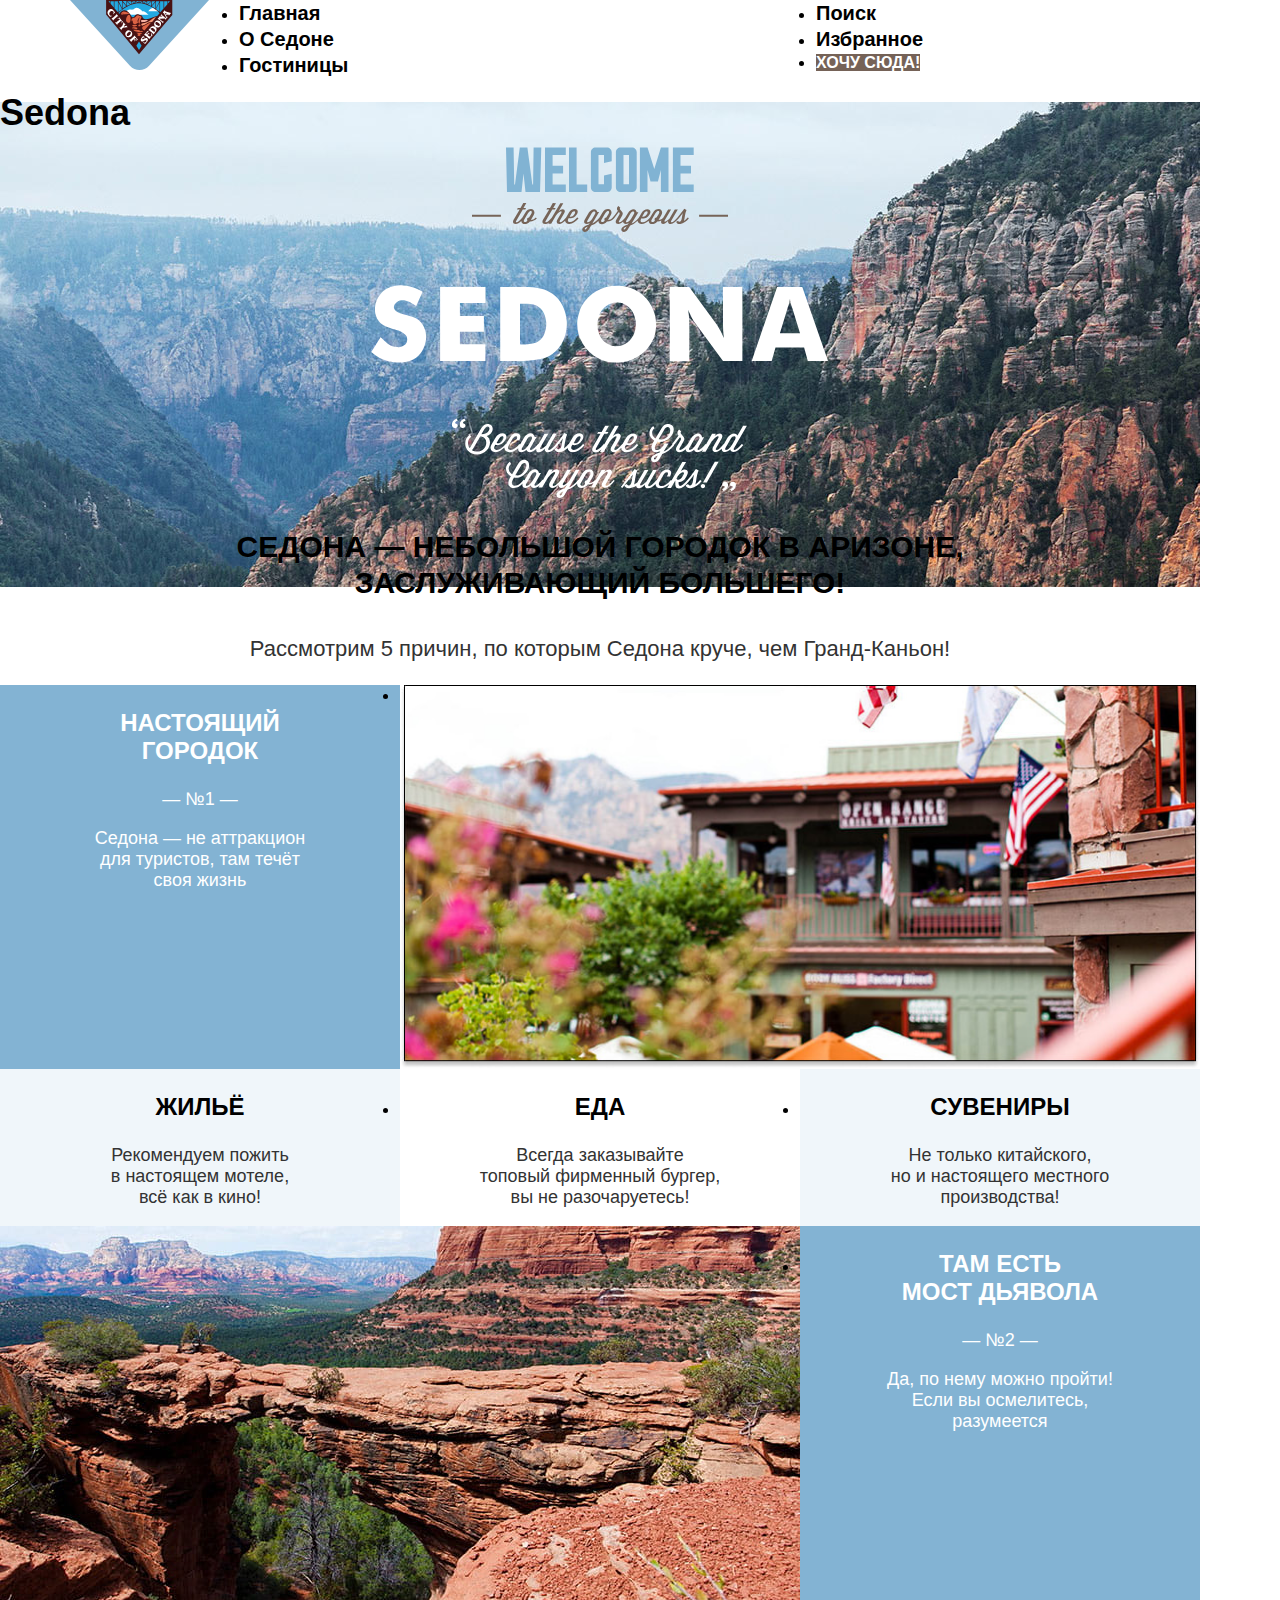
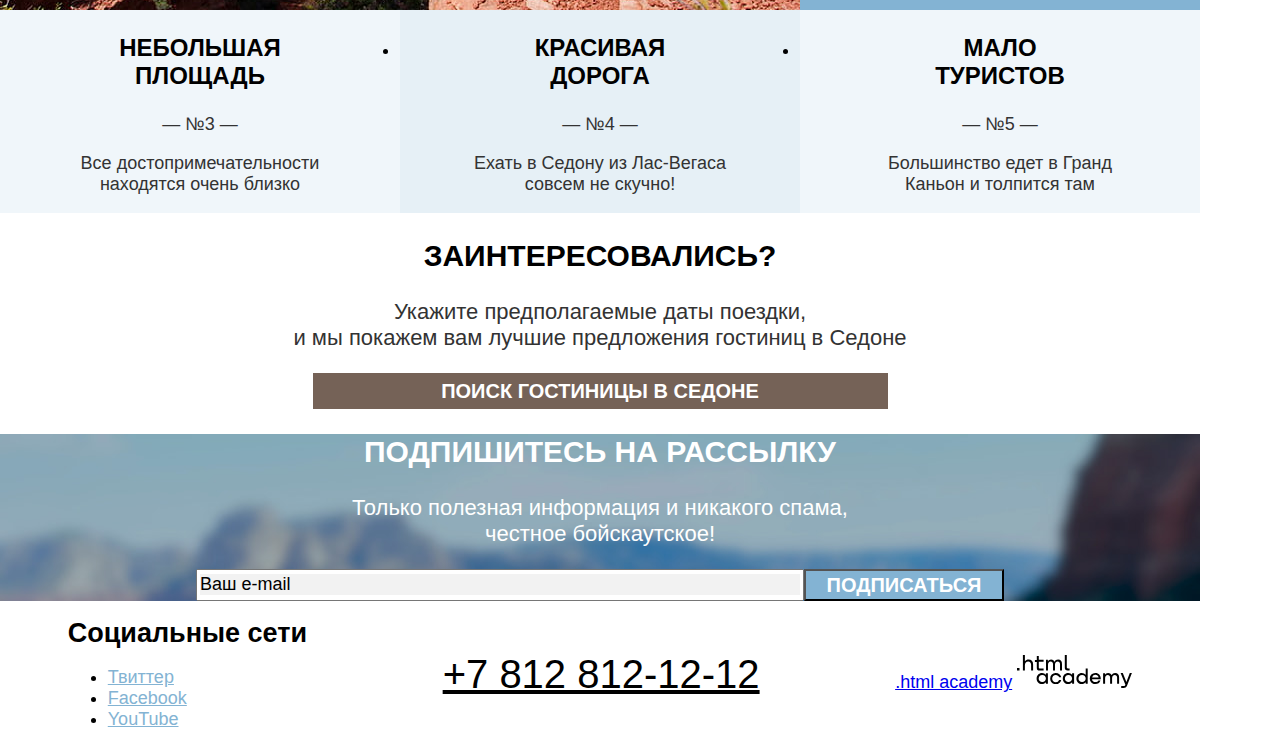
==== index.html @ b0c648de "Update index.html" ====
<!DOCTYPE html>
<html lang="ru">
  <head>
    <meta charset="utf-8">
    <title>Каталог</title>
    <link rel="stylesheet" href="styles/styles.css">    
  </head>

  <body>
    <div class="container">
    <header class="main-header">
      <nav class="navigation">
        <img class="main-logo" src="images/logo.svg" width="139" height="70" alt="Логотип Sedona.">  
        <ul class="navigation-list reset-list">
          <li class="navigation-item">
            <a class="navigation-link" href="main.html">Главная</a>
          </li>  
          <li class="navigation-item">
            <a class="navigation-link" href="about.html">О Седоне</a>
          </li>
          <li class="navigation-item">
            <a class="navigation-link" href="catalog.html">Гостиницы</a>
          </li>
        </ul>
        <ul class="navigation-list navigation-user reset-list">
          <li class="navigation-item">
            <a class="navigation-link" href="#">
              <span class="visually-hidden">Поиск</span></a>
          </li>
          <li class="navigation-item">
            <a class="navigation-link" href="#">Избранное</a>
          </li>
          <li class="navigation-item">
            <a class="navigation-button" href="#">Хочу сюда!</a>
          </li>
        </ul>
      </nav>
    </header>
        
    <main class="main-container main-index">
      <div class="promo-container">
        <h1 class="visually-hidden"> Sedona</h1>
        <img class="promo" src="images/welcome-promo.svg" width="458" height="352" alt="Welcome to the gorgeous Sedona.">
      </div>
      <p class="description"> Седона — небольшой городок в Аризоне,<br>заслуживающий большего!</p>
              
      <section class="reasons">
        <h2 class="five-reasons">Рассмотрим 5 причин, по которым Седона круче, чем Гранд-Каньон!</h2>
        <div class="reasons-block">
          <ul class="reasons-list reset-list">
            <li class="reasons-items reasons-change">
              <h3 class="reasons-title">Настоящий<br>городок</h3>
              <p class="reason-number">— №1 —</p>
              <p class="reasons-description">Седона — не аттракцион<br> для туристов, там течёт<br> своя жизнь</p>
            </li>  
            <li class="reasons-items">
              <img class="reason-description-foto" src="images/view-sedona-1.jpg" width="800" height="384" alt="Вид Седоны 1.">
            </li>                                                   
            <li class="reasons-items reasons-wrapper ">
              <h3 class="reasons-title">Жильё</h3>
              <p class="reasons-description">Рекомендуем пожить<br> в настоящем мотеле,<br> всё как в кино!</p>
            </li>
            <li class="reasons-items reasons-wrapper">
              <h3 class="reasons-title">Еда</h3>
              <p class="reasons-description">Всегда заказывайте<br> топовый фирменный бургер,<br> вы не разочаруетесь!</p>
            </li>
            <li class="reasons-items reasons-wrapper">
              <h3 class="reasons-title">Сувениры</h3>
              <p class="reasons-description">Не только китайского,<br> но и настоящего местного<br> производства!</p>
            </li>                           
            <li class="reasons-items"> 
              <img class="reason-description-foto" src="images/view-sedona-2.jpg" width="800" height="384" alt="Вид Седоны 2.">
            </li>
            <li class="reasons-items reasons-change">
              <h3 class="reasons-title">Там есть<br>мост дьявола</h3>
              <p class="reason-number">— №2 —</p>
              <p class="reasons-description">Да, по нему можно пройти!<br> Если вы осмелитесь,<br> разумеется</p>                   
            </li> 
             <li class="reasons-items reasons-wrapper">
              <h3 class="reasons-title">Небольшая<br>площадь</h3>
              <p class="reason-number">— №3 —</p>
              <p class="reasons-description">Все достопримечательности<br> находятся очень близко</p> 
            </li>
            <li class="reasons-items reasons-wrapper">
              <h3 class="reasons-title">Красивая<br>дорога</h3>
              <p class="reason-number">— №4 —</p>
              <p class="reasons-description">Ехать в Седону из Лас-Вегаса<br> совсем не скучно!</p>
            </li>
            <li class="reasons-items reasons-wrapper">
              <h3 class="reasons-title">Мало<br>туристов</h3>
              <p class="reason-number">— №5 —</p>
              <p class="reasons-description">Большинство едет в Гранд<br> Каньон и толпится там</p>
            </li>
          </ul>
        </div>
      </section> 
      <section class=offer>
        <h2 class="offer-title">Заинтересовались?</h2>
        <p class="offer-description">Укажите предполагаемые даты поездки,<br> и мы покажем вам лучшие предложения гостиниц в Седоне</p>
        <a class="button-search" href="#">ПОИСК ГОСТИНИЦЫ В СЕДОНЕ</a>
      </section>
      <section class="newsletter">
        <h2 class="newsletter-title">Подпишитесь на рассылку</h2>
        <p class="newsletter-description">Только полезная информация и никакого спама,<br>честное бойскаутское!</p>
        <form class="newsletter-form" action="https://echo.htmlacademy.ru/" method="post">
          <input class="field"  placeholder="Ваш e-mail" type="email" name="newsletter-email" id="newsletter-email" required>
        <button class="button newsletter-button" type="submit">
          <span class="button">Подписаться</span>
        </button>
        </form>
      </section>
    </main>

    <footer class="page-footer">
      <div class="page-footer-wrapper">
        <section class="social-link">
        <h2 class="visually-hidden">Социальные сети</h2>
          <ul class="social-list">
            <li class="social-item">
              <a class="button" href="https://twitter.com/htmlacademy_ru">
                <span class="visually-hidden">Твиттер</span></a>
            </li>
            <li class="social-item">
              <a class="button" href="https://www.facebook.com/htmlacademy">
                <span class="visually-hidden">Facebook</span></a>
            </li>
            <li class="social-item">
              <a class="button" href="https://www.youtube.com/c/HTMLAcademyRUS">
                <span class="visually-hidden">YouTube</span></a>
            </li>
          </ul>
        </section>
      <div>
        <a class="company-phone" href="tel:+78128121212">+7 812 812-12-12</a>
      </div>
      <div>
        <a class="visually-hidden" href="https://htmlacademy.ru/">.html academy</a>
          <img src="images/small-icons/html-academy.svg" width="115" height="33" alt=".html academy">
      </div>
      </div>
    </footer>
    </div>
  </body>
</html>
---- styles/styles.css ----
@font-face {
  font-family: "PT Sans";
  font-style: normal;
  font-weight: 400;
  src: url("fonts/pt-sans-regular.woff2") format("woff2");
  font-display: swap;
}
  
@font-face {
  font-family: "PT Sans";
  font-style: normal;
  font-weight: 700;
  src: url("fonts/pt-sans-bold.woff2") format("woff2");
  font-display: swap;
}
  
@font-face {
  font-family: "PT Sans";
  font-style: italic;
  font-weight: 400;
  src: url("fonts/pt-sans-italic.woff2") format("woff2");
  font-display: swap;
}
  
@font-face {
  font-family: "PT Sans";
  font-style: italic;
  font-weight: 700;
  src: url("fonts/pt-sans-bold-italic.woff2") format("woff2");
  font-display: swap;
}

html {
  height: 100%;
  width: 1280px;
}

body {
  margin: 0;
  display: flex;
  flex-direction: column;
  min-height: 100%;
  width: 1200px;
  font-family: "PT Sans", "Arial", sans-serif;
  font-size: 18px;
  line-height: 21px;
  color: #000000;
  background-color: #ffffff;    
}

.main-header {
  color: #000000;
  background-color:#ffffff; 
}

.navigation {
  display: flex;
  width: 1060px;
  margin: 0 auto;
}

.navigation-list {
  width: 460px;
  margin: 0;
  padding: 0;
}

.main-logo {
  margin-right: 30px;
}

.navigation-user {
  width: 314px;
  margin-left: auto;
}

.navigation-link {
  font-size: 20px;
  line-height: 26px;
  font-weight: 700;
  color: #000000;
  text-decoration: none;
}

.navigation-button {
  font-size: 16px;
  line-height: 20px;
  font-weight: 700;
  text-align: center;
  color: #ffffff;
  background-color: #756257;
  text-decoration: none;
  text-transform: uppercase;
}

.main-container {
  flex-grow: 1;
}

.main-index {
  color: #000000;
  background-color:#ffffff; 
  background-image: url("/images/background/background-for-promo.jpg");
  background-size: 100% auto;
  background-repeat: no-repeat;
}

.promo {
  display: block;
  margin: 0 auto;
}

.description {
  font-weight: 700;
  font-size: 30px;
  line-height: 36px;
  text-align: center;
  text-transform: uppercase;
}

.five-reasons {
  font-weight: 400;
  color: #333333;
  font-size: 22px;   
  line-height: 36px;
  text-align: center;
  padding: 0 240px;
}

.reasons-title {
  font-weight: 700;
  color: #000000;  
  font-size: 24px;   
  line-height: 28px; 
  text-align: center;
  text-transform: uppercase;  
}

.reason-number {
  font-weight: 400; 
  color: #333333;
  text-align: center;
  text-transform: uppercase;
}

.reasons-description {
  font-weight: 400; 
  color: #333333;
  text-align: center;  
}

.reasons-list {
  display: flex;
  margin: 0;
  padding: 0;
  flex-direction: row;
  width: 1200px;
  flex-wrap: wrap;
}

.reason-description-foto {
  display: block;
}

.reasons-change {
  width: 400px;
}

.reasons-wrapper {
  width: 400px;
}

.reasons-block li:nth-child(1),
.reasons-block li:nth-child(7) {
  background-color:#83b3d3;
}

.reasons-block li:nth-child(2),
.reasons-block li:nth-child(6) {
  background-color: none;
}

.reasons-block li:nth-child(3),
.reasons-block li:nth-child(5),
.reasons-block li:nth-child(8),
.reasons-block li:nth-child(10) {
  background-color: hsl(204 48% 67% / 0.12);
}

.reasons-block li:nth-child(4) {
  background-color:#ffffff;
}

.reasons-block li:nth-child(9) {
  background-color:hsl(204 48% 67% / 0.2);
}

.reasons-change h3 {
  color: #FFFFFF;
}

.reasons-change p {
  color: #FFFFFF;
}

.offer-title {
  font-weight: 700;
  font-size: 30px;
  line-height: 36px;
  text-align: center;
  text-transform: uppercase;
  padding: 0 240px;   
}

.offer-description {
  font-weight: 400;
  color: #333333;
  font-size: 22px;
  line-height: 26px;
  text-align: center;
  padding: 0 240px;  
}

.button-search {
  font-size: 20px;
  line-height: 36px;
  font-weight: 700;
  text-align: center;
  color: #ffffff;
  background-color: #756257;
  text-decoration: none;
  text-transform: uppercase;
  text-align: center;
}

.button-search {
  display: block;
  width: 575px;
  margin: 0 auto;
}

.newsletter { 
  background-image: url("/images/background/background-for-subscribe.jpg");
  background-size: 100% auto;
  background-repeat: repeat;
}

.newsletter-title {
  font-weight: 700;
  color: #FFFFFF;
  font-size: 30px;
  line-height: 36px;
  text-align: center;
  text-transform: uppercase;
  padding: 0 240px; 
}

.newsletter-description {
  font-weight: 400;
  color: #FFFFFF;
  font-size: 22px;
  line-height: 26px;
  text-align: center;
  padding: 0 240px; 
}  

.field::-webkit-input-placeholder {
  font-weight: 400;
  font-size: 18px;
  line-height: 26px;
  color:#000000;
  background:#F2F2F2;
}

.field {
  display: block;
  width: 600px;
}

.newsletter-button {
  font-size: 20px;
  line-height: 26px;
  font-weight: 700;
  color: #ffffff;
  background-color: #83B3D3;
  text-decoration: none;
  text-transform: uppercase;
  text-align: center;
}

.newsletter-button{ 
  display: block;
  width: 200px;
}

.newsletter-form {
  display: flex;
  flex-direction: row;
  justify-content: center;
}

.main-inner { 
  color: #000000;
  background-color:#ffffff; 
  background-image: url("../images/background/catalog-background.jpg");
  background-size: 100% auto;
  background-repeat: no-repeat;
}

.inner-header {
  color: #ffffff  
}

.inner-header-title {
  font-weight: 700;
  font-size: 60px;
  line-height: 78px;
}

.breadcrambs-link {
  font-weight: 400;
  color: #ffffff;
  font-size: 16px;
  line-height: 21px;
  text-decoration: none;
}

.control {
  font-weight: 400;  
  color: #ffffff;  
  font-size: 18px;
  line-height: 23px;  
}

.offers-filter-title {
  font-weight: 700;
  color: #FFFFFF;
  font-size: 20px;
  line-height: 26px;
}

.offers-filter-group label{
  font-weight: 400;
  color: #FFFFFF;
  font-size: 18px;
  line-height: 23px;  
}

.button-offer{
  font-weight: 700;
  font-size: 16px;
  line-height: 21px;
  color: #ffffff;
  background-color: #83B3D3;      
  text-transform: uppercase;
  text-align: center;  
}

.button-hidden {
  font-weight: 400;
  font-size: 18px;
  line-height: 23px;
  color: #ffffff;   
  text-align: center;  
}

.result-of-search {
  font-weight: 700;
  font-size: 30px;
  line-height: 39px;
  text-transform: uppercase;  
}

.select-control {
  font-weight: 400;
  font-size: 16px;
  line-height: 23px;
  color: #333333;   
}

.button-view-option {
  color: #000000;
  background-color: #ffffff;
  text-decoration: none;
}

.hotel-item {
  display: flex;
  width: 340;
  justify-content: space-between;
  padding: 0 20px;
  flex-direction: column;
}
.hotels-list {
  display: flex;
  margin: 0 72px;
  padding: 0;
  flex-direction: row;
  width: 1056px;
  flex-wrap: wrap;
}

.hotel-title {
  font-weight: 700;
  color: #000000;
  font-size: 24px;
  line-height: 31px;             
}

.hotel-choice {
  font-weight: 400;
  color: #333333;
  font-size: 18px;
  line-height: 23px;     
}

.hotel-item a {
  font-weight: 700;
  color: #FFFFFF;
  font-size: 16px;
  line-height: 21px;
  text-decoration: none;
  text-align: center;
  text-transform: uppercase;  
}

.button-detail {
  background-color: #756257;
}

.button-select {
  background-color: #83B3D3;
}

.button-favorite {
  background-color: #7DB54F;
}

.button-rating {
  font-weight: 400;
  font-size: 16px;
  line-height: 21px;
  color: #333333;
  background-color: #F2F2F2;      
  text-transform: uppercase;  
}

.button-upload-more {
  font-weight: 700;
  font-size: 20px;
  line-height: 26px;
  color: #FFFFFF;
  background-color: #83B3D3; 
  text-decoration: none;
  text-align: center;  
  text-transform: uppercase;  
}

.pagination-link {
  color: #ffffff;
  background-color: #83B3D3;
  text-decoration: none;
  font-size: 20px;
  line-height: 26px;
  font-weight: 700;
}
  
.pagination-current {
  color: #000000;
  background-color: #F2F2F2;
}

.choice-block {
  font-weight: 400;  
  color: #333333;
  font-size: 18px;
  line-height: 23px;         
}  

.newsletter-title-catalog {
  font-weight: 700;
  font-size: 30px;
  line-height: 36px;
  text-align: center;
  text-transform: uppercase;   
}

.newsletter-description-catalog {
  font-weight: 400;
  font-size: 22px;
  line-height: 26px;
  text-align: center; 
}  

.social-link a {
  color: #83B3D3;
}

.company-phone {
  font-weight: 400;
  font-size: 40px;
  line-height: 40px;
  color: #000000;   
}

.page-footer-wrapper {
  display: flex;
  width: 1200px;
  margin: 0 auto;
  justify-content: space-around;
  align-items: center;
}

.social-list {
  width: 107px;
}

.company-phone {
  width: 720px;
}

.htmlacademy-link {
  width: 115px;
}
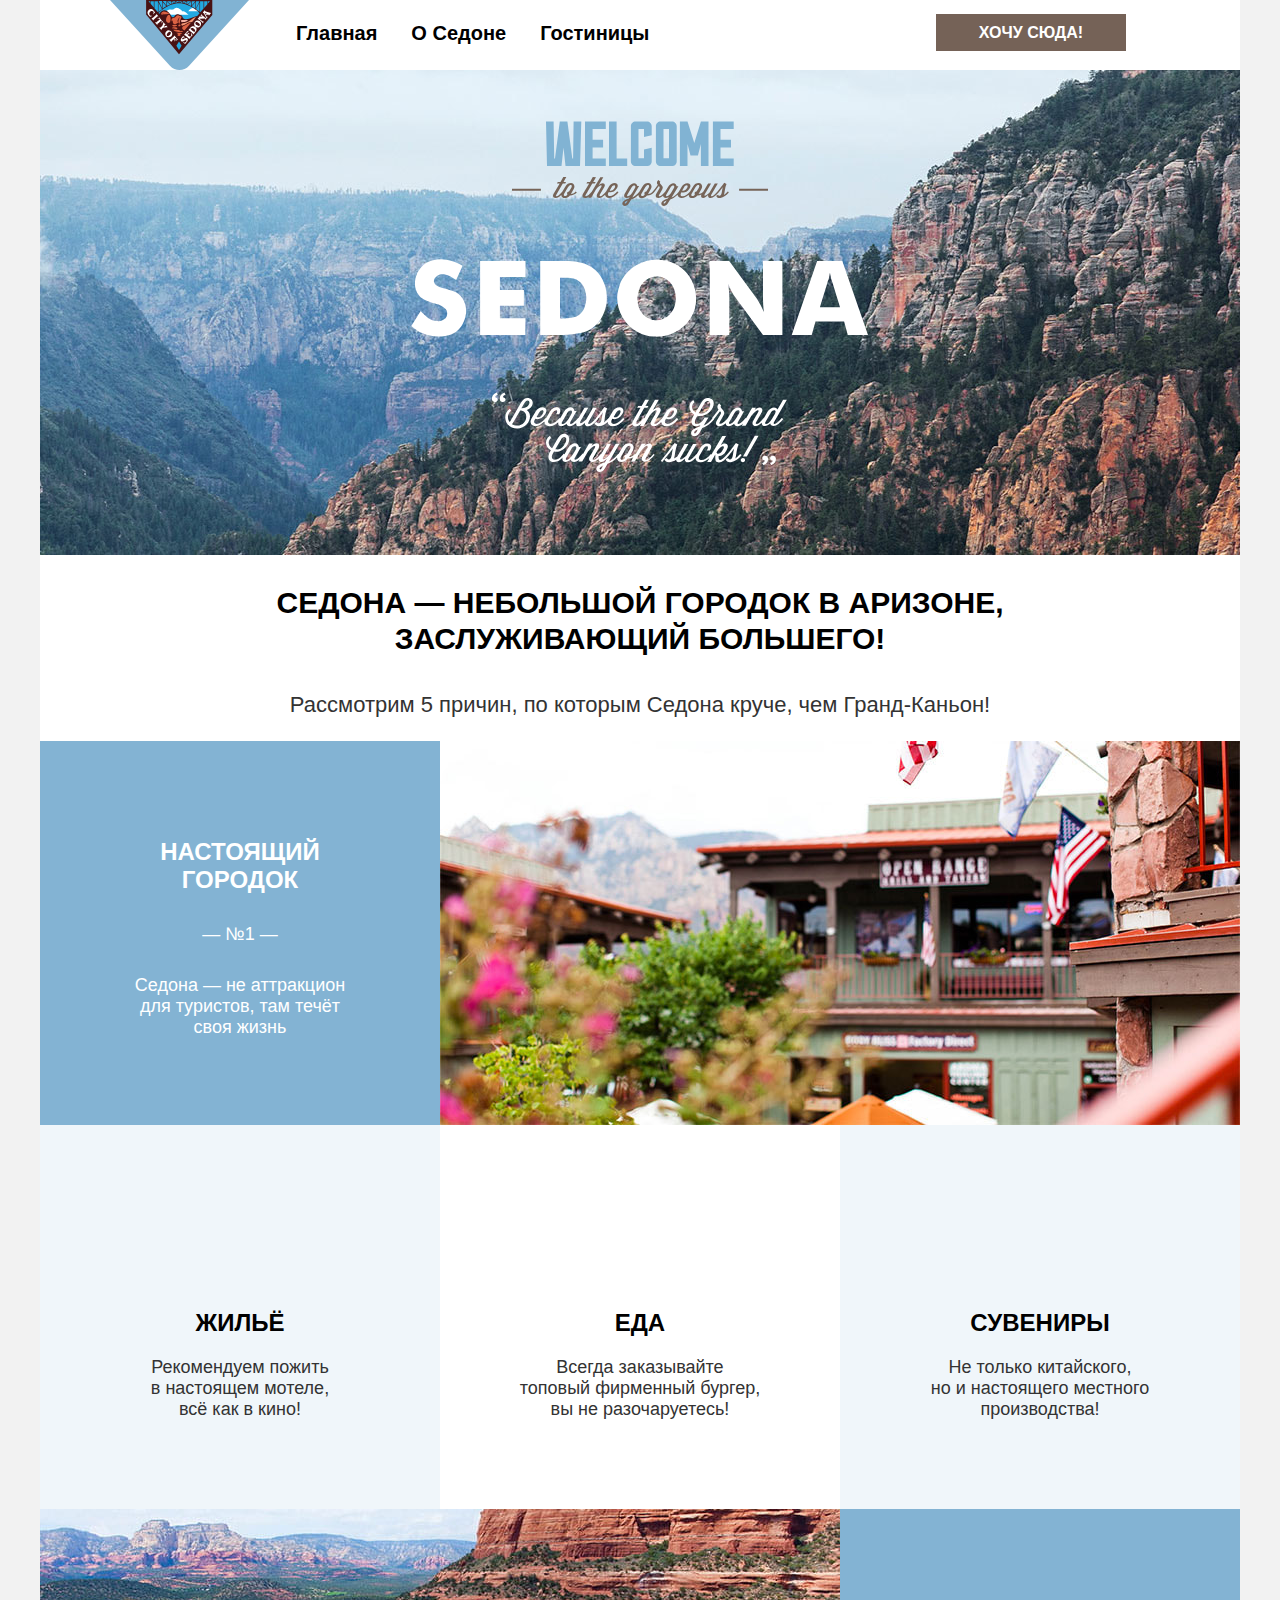
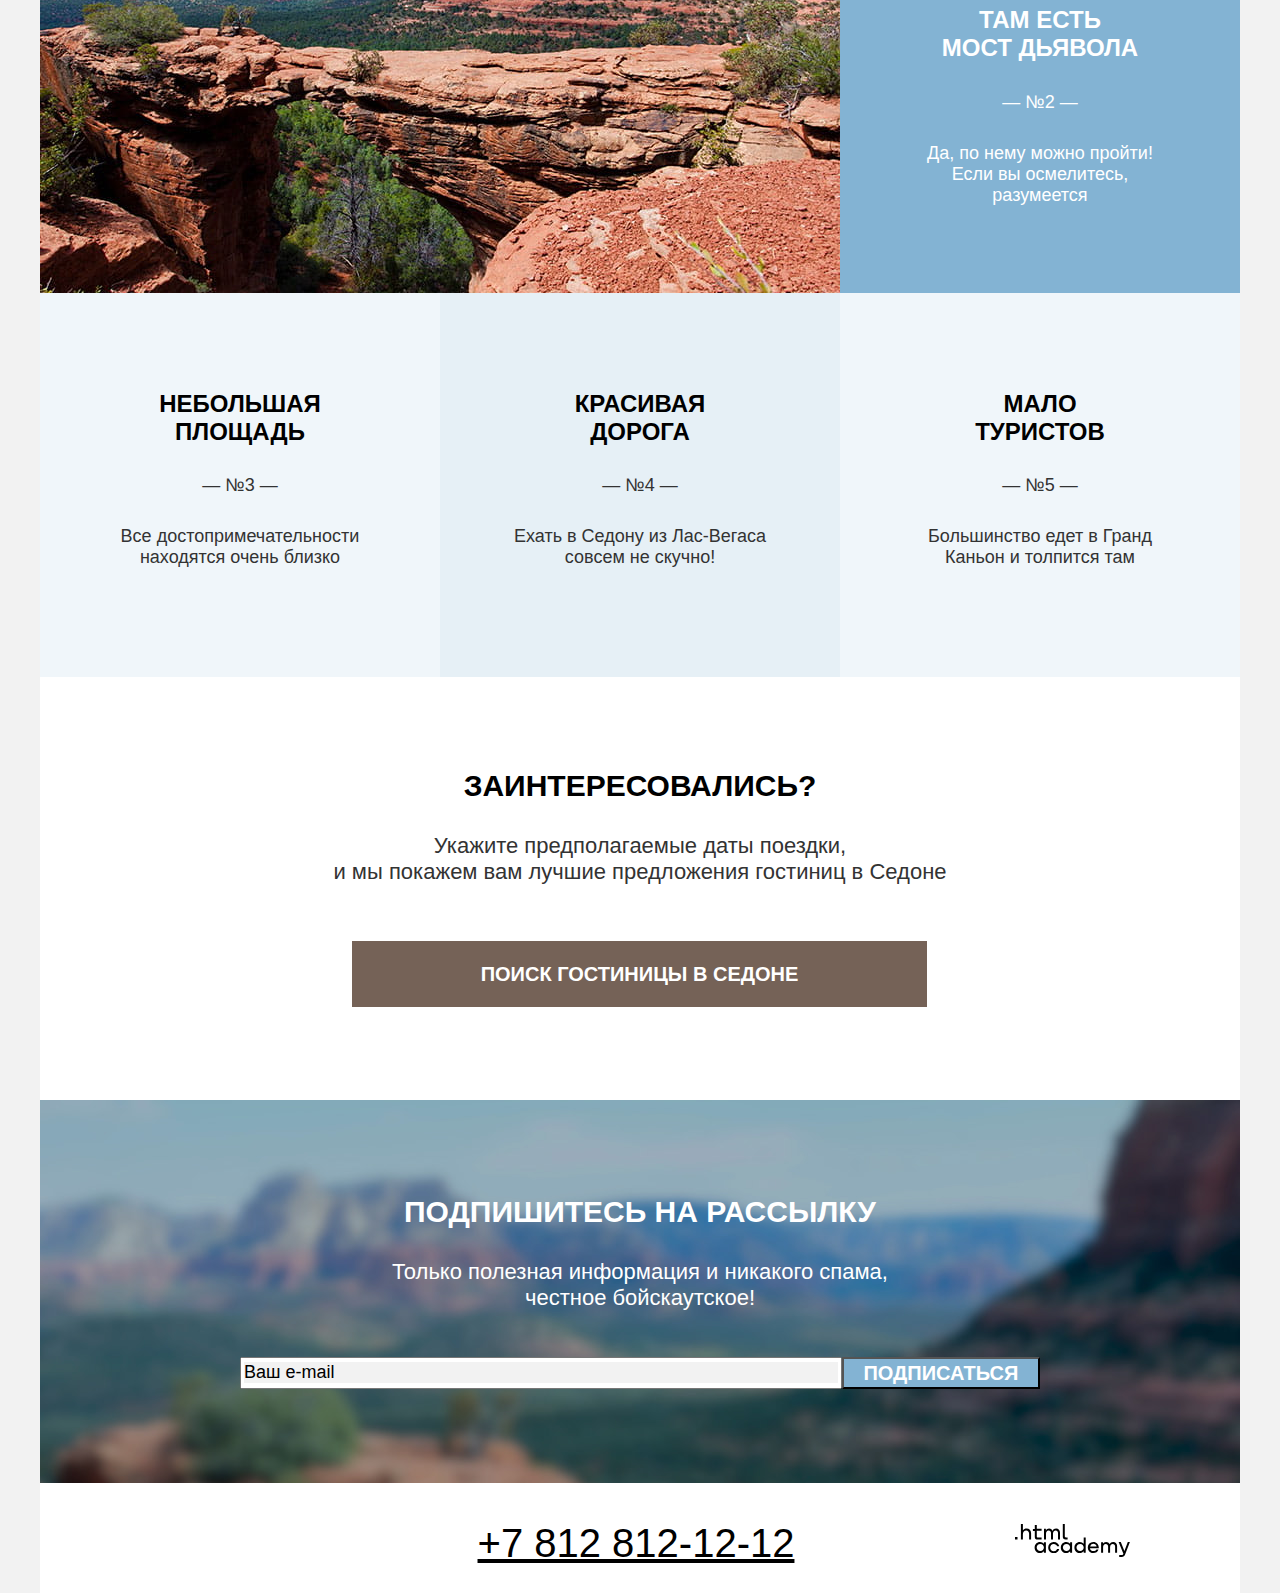
==== commit 54fe600e: "Merge pull request #5 from OksanaGli/master" ====
--- a/index.html
+++ b/index.html
@@ -8,137 +8,163 @@
 
   <body>
     <div class="container">
-    <header class="main-header">
-      <nav class="navigation">
-        <img class="main-logo" src="images/logo.svg" width="139" height="70" alt="Логотип Sedona.">  
-        <ul class="navigation-list reset-list">
-          <li class="navigation-item">
-            <a class="navigation-link" href="main.html">Главная</a>
-          </li>  
-          <li class="navigation-item">
-            <a class="navigation-link" href="about.html">О Седоне</a>
-          </li>
-          <li class="navigation-item">
-            <a class="navigation-link" href="catalog.html">Гостиницы</a>
-          </li>
-        </ul>
-        <ul class="navigation-list navigation-user reset-list">
-          <li class="navigation-item">
-            <a class="navigation-link" href="#">
-              <span class="visually-hidden">Поиск</span></a>
-          </li>
-          <li class="navigation-item">
-            <a class="navigation-link" href="#">Избранное</a>
-          </li>
-          <li class="navigation-item">
-            <a class="navigation-button" href="#">Хочу сюда!</a>
-          </li>
-        </ul>
-      </nav>
-    </header>
-        
-    <main class="main-container main-index">
-      <div class="promo-container">
-        <h1 class="visually-hidden"> Sedona</h1>
-        <img class="promo" src="images/welcome-promo.svg" width="458" height="352" alt="Welcome to the gorgeous Sedona.">
-      </div>
-      <p class="description"> Седона — небольшой городок в Аризоне,<br>заслуживающий большего!</p>
-              
-      <section class="reasons">
-        <h2 class="five-reasons">Рассмотрим 5 причин, по которым Седона круче, чем Гранд-Каньон!</h2>
-        <div class="reasons-block">
-          <ul class="reasons-list reset-list">
-            <li class="reasons-items reasons-change">
-              <h3 class="reasons-title">Настоящий<br>городок</h3>
-              <p class="reason-number">— №1 —</p>
-              <p class="reasons-description">Седона — не аттракцион<br> для туристов, там течёт<br> своя жизнь</p>
+      <header class="main-header">
+        <nav class="navigation">
+          <img class="main-logo" src="images/logo.svg" width="139" height="70" alt="Логотип Sedona.">  
+          <ul class="navigation-list reset-list">
+            <li class="navigation-item">
+              <a class="navigation-link" href="index.html">Главная</a>
             </li>  
-            <li class="reasons-items">
-              <img class="reason-description-foto" src="images/view-sedona-1.jpg" width="800" height="384" alt="Вид Седоны 1.">
-            </li>                                                   
-            <li class="reasons-items reasons-wrapper ">
-              <h3 class="reasons-title">Жильё</h3>
-              <p class="reasons-description">Рекомендуем пожить<br> в настоящем мотеле,<br> всё как в кино!</p>
+            <li class="navigation-item">
+              <a class="navigation-link" href="index.html">О Седоне</a>
             </li>
-            <li class="reasons-items reasons-wrapper">
-              <h3 class="reasons-title">Еда</h3>
-              <p class="reasons-description">Всегда заказывайте<br> топовый фирменный бургер,<br> вы не разочаруетесь!</p>
-            </li>
-            <li class="reasons-items reasons-wrapper">
-              <h3 class="reasons-title">Сувениры</h3>
-              <p class="reasons-description">Не только китайского,<br> но и настоящего местного<br> производства!</p>
-            </li>                           
-            <li class="reasons-items"> 
-              <img class="reason-description-foto" src="images/view-sedona-2.jpg" width="800" height="384" alt="Вид Седоны 2.">
-            </li>
-            <li class="reasons-items reasons-change">
-              <h3 class="reasons-title">Там есть<br>мост дьявола</h3>
-              <p class="reason-number">— №2 —</p>
-              <p class="reasons-description">Да, по нему можно пройти!<br> Если вы осмелитесь,<br> разумеется</p>                   
-            </li> 
-             <li class="reasons-items reasons-wrapper">
-              <h3 class="reasons-title">Небольшая<br>площадь</h3>
-              <p class="reason-number">— №3 —</p>
-              <p class="reasons-description">Все достопримечательности<br> находятся очень близко</p> 
-            </li>
-            <li class="reasons-items reasons-wrapper">
-              <h3 class="reasons-title">Красивая<br>дорога</h3>
-              <p class="reason-number">— №4 —</p>
-              <p class="reasons-description">Ехать в Седону из Лас-Вегаса<br> совсем не скучно!</p>
-            </li>
-            <li class="reasons-items reasons-wrapper">
-              <h3 class="reasons-title">Мало<br>туристов</h3>
-              <p class="reason-number">— №5 —</p>
-              <p class="reasons-description">Большинство едет в Гранд<br> Каньон и толпится там</p>
+            <li class="navigation-item">
+              <a class="navigation-link" href="catalog.html">Гостиницы</a>
             </li>
           </ul>
-        </div>
-      </section> 
-      <section class=offer>
-        <h2 class="offer-title">Заинтересовались?</h2>
-        <p class="offer-description">Укажите предполагаемые даты поездки,<br> и мы покажем вам лучшие предложения гостиниц в Седоне</p>
-        <a class="button-search" href="#">ПОИСК ГОСТИНИЦЫ В СЕДОНЕ</a>
-      </section>
-      <section class="newsletter">
-        <h2 class="newsletter-title">Подпишитесь на рассылку</h2>
-        <p class="newsletter-description">Только полезная информация и никакого спама,<br>честное бойскаутское!</p>
-        <form class="newsletter-form" action="https://echo.htmlacademy.ru/" method="post">
-          <input class="field"  placeholder="Ваш e-mail" type="email" name="newsletter-email" id="newsletter-email" required>
-        <button class="button newsletter-button" type="submit">
-          <span class="button">Подписаться</span>
-        </button>
-        </form>
-      </section>
-    </main>
-
-    <footer class="page-footer">
-      <div class="page-footer-wrapper">
-        <section class="social-link">
-        <h2 class="visually-hidden">Социальные сети</h2>
-          <ul class="social-list">
-            <li class="social-item">
-              <a class="button" href="https://twitter.com/htmlacademy_ru">
-                <span class="visually-hidden">Твиттер</span></a>
+          <ul class="navigation-list navigation-user reset-list">
+            <li class="navigation-item">
+              <a class="navigation-link" href="#">
+                <span class="visually-hidden">Поиск</span></a>
             </li>
-            <li class="social-item">
-              <a class="button" href="https://www.facebook.com/htmlacademy">
-                <span class="visually-hidden">Facebook</span></a>
+            <li class="navigation-item">
+              <a class="navigation-link" href="#">
+                <span class="visually-hidden">Избранное</span></a>
             </li>
-            <li class="social-item">
-              <a class="button" href="https://www.youtube.com/c/HTMLAcademyRUS">
-                <span class="visually-hidden">YouTube</span></a>
+            <li class="navigation-item">
+              <a class="navigation-button" href="#">Хочу сюда!</a>
             </li>
           </ul>
+        </nav>
+      </header>
+        
+      <main class="main-container main-index">
+        <div class="promo-container">
+          <h1 class="visually-hidden"> Sedona</h1>
+          <img class="promo" src="images/welcome-promo.svg" width="458" height="352" alt="Welcome to the gorgeous Sedona.">
+        </div>
+        <p class="description"> Седона — небольшой городок в Аризоне,<br>заслуживающий большего!</p>
+              
+        <section class="reasons">
+          <h2 class="five-reasons">Рассмотрим 5 причин, по которым Седона круче, чем Гранд-Каньон!</h2>
+          <div class="reasons-block">
+            <ol class="reason-first reset-list">
+              <li class="reason-item-first reasons-change">
+                <section class="reasons-option">
+                  <h3 class="reasons-title">Настоящий<br>городок</h3>
+                  <p class="reason-number">— №1 —</p>
+                  <p class="reasons-description">Седона — не аттракцион<br> для туристов, там течёт<br> своя жизнь</p>
+                </section>
+                <div>
+                  <img class="reason-description-foto" src="images/view-sedona-1.jpg" width="800" height="384" alt="Вид Седоны 1.">
+                </div>
+              </li>
+            </ol>
+            <ol class="reason-second reset-list">       
+              <li class="reason-item-second reasons-change">
+                <div>
+                  <img class="reason-description-foto" src="images/view-sedona-2.jpg" width="800" height="384" alt="Вид Седоны 2.">
+                </div>
+                <section class="reasons-option">
+                  <h3 class="reasons-title">Там есть<br>мост дьявола</h3>
+                  <p class="reason-number">— №2 —</p>
+                  <p class="reasons-description">Да, по нему можно пройти!<br> Если вы осмелитесь,<br> разумеется</p>  
+                </section>                 
+              </li>
+            </ol>
+            <ol class="reasons-next reset-list"> 
+              <li class="reasons-items-next reasons-wrapper">
+                <section class="reasons-option-next">
+                  <h3 class="reasons-title">Небольшая<br>площадь</h3>
+                  <p class="reason-number">— №3 —</p>
+                  <p class="reasons-description">Все достопримечательности<br> находятся очень близко</p>
+                </section> 
+              </li>
+              <li class="reasons-items-next reasons-wrapper">
+                <section class="reasons-option-next">
+                  <h3 class="reasons-title">Красивая<br>дорога</h3>
+                  <p class="reason-number">— №4 —</p>
+                  <p class="reasons-description">Ехать в Седону из Лас-Вегаса<br> совсем не скучно!</p>
+                </section>
+              </li>
+              <li class="reasons-items-next reasons-wrapper">
+                <section class="reasons-option-next">
+                  <h3 class="reasons-title">Мало<br>туристов</h3>
+                  <p class="reason-number">— №5 —</p>
+                  <p class="reasons-description">Большинство едет в Гранд<br> Каньон и толпится там</p>
+                </section>
+              </li>
+            </ol>
+            <ul class="reasons-list reset-list">           
+              <li class="reasons-items-list reasons-wrapper ">
+                <section class="reasons-option-list">
+                  <h3 class="reasons-title">Жильё</h3>
+                  <p class="reasons-description">Рекомендуем пожить<br> в настоящем мотеле,<br> всё как в кино!</p>
+                </section>
+              </li>
+              <li class="reasons-items-list reasons-wrapper">
+                <section class="reasons-option-list">
+                  <h3 class="reasons-title">Еда</h3>
+                  <p class="reasons-description">Всегда заказывайте<br> топовый фирменный бургер,<br> вы не разочаруетесь!</p>
+                </section>
+              </li>
+              <li class="reasons-items-list reasons-wrapper">
+                <section class="reasons-option-list">
+                  <h3 class="reasons-title">Сувениры</h3>
+                  <p class="reasons-description">Не только китайского,<br> но и настоящего местного<br> производства!</p>
+                </section>
+              </li>                                             
+            </ul>
+          </div>
+        </section> 
+        <section class=offer>
+          <h2 class="offer-title">Заинтересовались?</h2>
+          <p class="offer-description">Укажите предполагаемые даты поездки,<br> и мы покажем вам лучшие предложения гостиниц в Седоне</p>
+          <a class="button-search" href="#">ПОИСК ГОСТИНИЦЫ В СЕДОНЕ</a>
         </section>
-      <div>
-        <a class="company-phone" href="tel:+78128121212">+7 812 812-12-12</a>
-      </div>
-      <div>
-        <a class="visually-hidden" href="https://htmlacademy.ru/">.html academy</a>
-          <img src="images/small-icons/html-academy.svg" width="115" height="33" alt=".html academy">
-      </div>
-      </div>
-    </footer>
+        <section class="newsletter">
+          <h2 class="newsletter-title">Подпишитесь на рассылку</h2>
+          <p class="newsletter-description">Только полезная информация и никакого спама,<br>честное бойскаутское!</p>
+          <form class="newsletter-form" action="https://echo.htmlacademy.ru/" method="post">
+            <input class="field"  placeholder="Ваш e-mail" type="email" name="newsletter-email" id="newsletter-email" required>
+          <button class="button newsletter-button" type="submit">
+            <span class="button">Подписаться</span>
+          </button>
+          </form>
+        </section>
+      </main>
+
+      <footer class="page-footer">
+        <div class="page-footer-wrapper">
+          <section class="social-link">
+          <h2 class="visually-hidden">Социальные сети</h2>
+            <ul class="social-list reset-list">
+              <li class="social-item">
+                <a class="button" href="https://twitter.com/htmlacademy_ru">
+                  <span class="visually-hidden">Твиттер</span></a>
+              </li>
+              <li class="social-item">
+                <a class="button" href="https://www.facebook.com/htmlacademy">
+                  <span class="visually-hidden">Facebook</span></a>
+              </li>
+              <li class="social-item">
+                <a class="button" href="https://www.youtube.com/c/HTMLAcademyRUS">
+                  <span class="visually-hidden">YouTube</span></a>
+              </li>
+            </ul>
+          </section>
+          <div>
+            <a class="company-phone" href="tel:+78128121212">+7 812 812-12-12</a>
+          </div>
+          <div>
+            <a class="visually-hidden" href="https://htmlacademy.ru/">.html academy</a>
+              <img src="images/small-icons/html-academy.svg" width="115" height="33" alt=".html academy">
+          </div>
+        </div>
+      </footer>
     </div>
   </body>
 </html>
+         
+                  
+        --- a/styles/styles.css
+++ b/styles/styles.css
@@ -32,7 +32,6 @@
 
 html {
   height: 100%;
-  width: 1280px;
 }
 
 body {
@@ -40,12 +39,32 @@
   display: flex;
   flex-direction: column;
   min-height: 100%;
-  width: 1200px;
   font-family: "PT Sans", "Arial", sans-serif;
   font-size: 18px;
   line-height: 21px;
   color: #000000;
-  background-color: #ffffff;    
+  background-color: #F2F2F2;    
+}
+
+.container {
+  width: 1200px;
+  margin: 0 auto;
+  background-color: #FFFFFF;
+}
+
+.visually-hidden {
+  position: absolute;
+  width: 1px;
+  height: 1px;
+  margin: -1px;
+  padding: 0;
+  border: 0;
+  clip: rect(0 0 0 0);
+  overflow: hidden;
+}
+
+.reset-list {
+  list-style: none;
 }
 
 .main-header {
@@ -60,6 +79,8 @@
 }
 
 .navigation-list {
+  display: flex;
+  flex-wrap: wrap;
   width: 460px;
   margin: 0;
   padding: 0;
@@ -75,6 +96,8 @@
 }
 
 .navigation-link {
+  display: block;
+  padding: 20px 17px;
   font-size: 20px;
   line-height: 26px;
   font-weight: 700;
@@ -82,7 +105,19 @@
   text-decoration: none;
 }
 
+.navigation-user .navigation-link {
+  padding: 0;
+  min-width: 30px;
+  min-height: 30px;
+}
+
 .navigation-button {
+  display: block;
+  width: 160px;
+  padding: 9px 15px 8px;
+  margin-top: 13.72px;
+  margin-bottom: 19.04px;
+  margin-left: 20px;
   font-size: 16px;
   line-height: 20px;
   font-weight: 700;
@@ -97,10 +132,10 @@
   flex-grow: 1;
 }
 
-.main-index {
+.promo-container {
   color: #000000;
-  background-color:#ffffff; 
-  background-image: url("/images/background/background-for-promo.jpg");
+  background-color: #87CEEB; 
+  background-image: url("../images/background/background-for-promo.jpg");
   background-size: 100% auto;
   background-repeat: no-repeat;
 }
@@ -108,6 +143,8 @@
 .promo {
   display: block;
   margin: 0 auto;
+  padding-top: 51px;
+  padding-bottom: 82px;
 }
 
 .description {
@@ -133,7 +170,9 @@
   font-size: 24px;   
   line-height: 28px; 
   text-align: center;
-  text-transform: uppercase;  
+  text-transform: uppercase;
+  margin: 0; 
+  padding: 0; 
 }
 
 .reason-number {
@@ -141,58 +180,154 @@
   color: #333333;
   text-align: center;
   text-transform: uppercase;
+  margin: 0;
+  padding: 0;
 }
 
 .reasons-description {
   font-weight: 400; 
   color: #333333;
   text-align: center;  
+  margin: 0;
+  padding: 0;
+}
+
+.reasons-block {
+  display: flex;
+  flex-wrap: wrap;
+  width: 1200px;
+}
+
+.reason-first {
+  display: flex;
+  margin: 0;
+  padding: 0;
+  background-color:#83b3d3;
+  order: 1;
+}
+
+.reason-item-first {
+  display: flex;
+  margin: 0;
+  padding: 0;
+}
+
+.reason-second {
+  display: flex;
+  margin: 0;
+  padding: 0;
+  background-color:#83b3d3;
+  order: 3;
+}
+
+.reason-item-second {
+  display: flex;
+  margin: 0;
+  padding: 0;
+}
+
+.reasons-option {
+  display: flex;
+  flex-direction: column;
+  margin: 0 auto;
+  width: 400px;
+  height: 384px;
+}
+
+.reasons-option h3 {
+  padding-top: 97px;
+  margin-bottom: 30px;
+}
+
+.reasons-option p {
+  margin-bottom: 30px;
+}
+
+.reasons-option p:last-child {
+  margin-bottom: 0;
+  padding-bottom: 87px;
+}
+
+.reasons-next {
+  display: flex;
+  margin: 0;
+  padding: 0;
+  order: 4;
+}
+
+.reasons-items-next {
+  display: flex;
+  width: 400px;
+  height: 384px;
+  margin: 0;
+  padding: 0;
+}
+
+.reasons-option-next {
+  display: flex;
+  flex-direction: column;
+  margin: 0 auto;
+  padding-top: 97px;
+  padding-bottom: 108px;
+}
+
+.reasons-option-next h3 {
+  margin-bottom: 29px;
+}
+
+.reasons-option-next p {
+  margin-bottom: 30px;
+}
+
+.reasons-option-next p:last-child {
+  margin-bottom: 0;
 }
 
 .reasons-list {
   display: flex;
   margin: 0;
   padding: 0;
-  flex-direction: row;
-  width: 1200px;
-  flex-wrap: wrap;
+  order: 2;
+}
+
+.reasons-items-list {
+  display: flex;
+  width: 400px;
+  height: 384px;
+  margin: 0;
+  padding: 0;
+}
+
+.reasons-option-list {
+  display: flex;
+  flex-direction: column;
+  margin: 0 auto;
+  padding-top: 184px;
+  padding-bottom: 79px;
+}
+
+.reasons-option-list h3 {
+  margin-bottom: 20px;
 }
 
 .reason-description-foto {
   display: block;
 }
 
-.reasons-change {
-  width: 400px;
-}
-
-.reasons-wrapper {
-  width: 400px;
-}
-
-.reasons-block li:nth-child(1),
-.reasons-block li:nth-child(7) {
-  background-color:#83b3d3;
-}
-
-.reasons-block li:nth-child(2),
-.reasons-block li:nth-child(6) {
-  background-color: none;
-}
-
-.reasons-block li:nth-child(3),
-.reasons-block li:nth-child(5),
-.reasons-block li:nth-child(8),
-.reasons-block li:nth-child(10) {
+.reasons-next li:nth-child(odd) {
   background-color: hsl(204 48% 67% / 0.12);
 }
 
-.reasons-block li:nth-child(4) {
-  background-color:#ffffff;
-}
-
-.reasons-block li:nth-child(9) {
-  background-color:hsl(204 48% 67% / 0.2);
+.reasons-next li:nth-child(even) {
+  background-color: hsl(204 48% 67% / 0.2);;
+}
+
+.reasons-list li:nth-child(odd) {
+  background-color: hsl(204 48% 67% / 0.12);
+}
+
+.reasons-list li:nth-child(even) {
+  background-color: #FFFFFF;
 }
 
 .reasons-change h3 {
@@ -209,7 +344,9 @@
   line-height: 36px;
   text-align: center;
   text-transform: uppercase;
-  padding: 0 240px;   
+  margin: 0 auto;  
+  padding-top: 91px; 
+  margin-bottom: 29px;
 }
 
 .offer-description {
@@ -218,7 +355,7 @@
   font-size: 22px;
   line-height: 26px;
   text-align: center;
-  padding: 0 240px;  
+  margin: 0 auto;
 }
 
 .button-search {
@@ -234,15 +371,27 @@
 }
 
 .button-search {
-  display: block;
+  display: block; 
   width: 575px;
-  margin: 0 auto;
+  padding: 15px 0;
+  margin: 56px 313px 93px 312px;
+}
+
+.offer {
+  display: flex;
+  width: 1200px;
+  flex-direction: column;
+  margin: 0;
+  padding: 0;
 }
 
 .newsletter { 
-  background-image: url("/images/background/background-for-subscribe.jpg");
+  background-image: url("../images/background/background-for-subscribe.jpg");
+  background-color:#87CEEB; 
   background-size: 100% auto;
-  background-repeat: repeat;
+  display: flex;
+  width: 1200px;
+  flex-direction: column;
 }
 
 .newsletter-title {
@@ -252,7 +401,8 @@
   line-height: 36px;
   text-align: center;
   text-transform: uppercase;
-  padding: 0 240px; 
+  margin: 0 auto;
+  margin: 94px 240px 29px;
 }
 
 .newsletter-description {
@@ -261,7 +411,8 @@
   font-size: 22px;
   line-height: 26px;
   text-align: center;
-  padding: 0 240px; 
+  margin: 0 auto;
+  margin: 0 240px 46px;
 }  
 
 .field::-webkit-input-placeholder {
@@ -295,13 +446,13 @@
 
 .newsletter-form {
   display: flex;
-  flex-direction: row;
   justify-content: center;
-}
-
-.main-inner { 
+  margin: 0 200px 94px ;
+}
+
+.form-container { 
   color: #000000;
-  background-color:#ffffff; 
+  background-color:#87CEEB; 
   background-image: url("../images/background/catalog-background.jpg");
   background-size: 100% auto;
   background-repeat: no-repeat;
@@ -315,6 +466,18 @@
   font-weight: 700;
   font-size: 60px;
   line-height: 78px;
+  width: 1120px;
+  margin: 0;
+  padding-top: 25px;
+  padding-left: 71px;
+  margin-bottom: 5px;
+}
+
+.breadcrambs {
+  display: flex;
+  padding-left: 73px;
+  margin: 0;
+  margin-bottom: 45px;
 }
 
 .breadcrambs-link {
@@ -323,6 +486,23 @@
   font-size: 16px;
   line-height: 21px;
   text-decoration: none;
+}
+
+.filter-container {
+  display: flex;
+  width: 1057px;
+  padding-bottom: 83px;
+  padding-left: 71px;
+  padding-right: 72px;
+  margin-bottom: 44px;
+}
+
+.sorting-container {
+  display: flex;
+  width: 1057px;
+  margin-left: 71px;
+  margin-right: 72px;
+  margin-bottom: 53px;
 }
 
 .control {
@@ -337,13 +517,81 @@
   color: #FFFFFF;
   font-size: 20px;
   line-height: 26px;
-}
-
-.offers-filter-group label{
-  font-weight: 400;
+  margin: 0;
+  padding: 0;
+  margin-right: 45px;
+}
+
+.offers-filter-price {
+  font-weight: 700;
   color: #FFFFFF;
+  font-size: 20px;
+  line-height: 26px;
+  margin: 0;
+  padding: 0;
+  margin-bottom: 34px;
+  margin-left: 141px;
+}
+
+.container-field-price {
+  display: flex;
+  width: 287px;
+  margin-left: 141px;
+}
+
+.field-price input {
+  font-weight: 400;
+  color: #FFFFFF;
+  background-color: #F2F2F2;
   font-size: 18px;
-  line-height: 23px;  
+  line-height: 23px;
+  width: 143.5px;
+  padding: 0;
+  border: 0;
+  padding-top: 14px;
+  padding-bottom: 11px;
+}
+
+.offers-filter-group {
+  display: flex;
+  flex-direction: column;
+  border: 0;
+  margin: 0;
+  padding: 0;
+}
+
+.offers-filter-group .offers-filter-title {
+  margin-bottom: 30px;
+}
+
+.offer-filter-item {
+  margin-bottom: 13px;
+}
+
+.offer-filter-item:last-child {
+  margin-bottom: 0;
+}
+
+.control-input {
+  margin: 0;
+  margin-right: 19px;
+}
+
+.button-solution {
+  display: flex;
+  flex-direction: column;
+  margin-left: auto;
+}
+
+.offers-filter {
+  margin: 0;
+  padding: 0;
+  border: 0;
+}
+
+.offers-filter-list {
+  margin: 0;
+  padding: 0;
 }
 
 .button-offer{
@@ -354,6 +602,14 @@
   background-color: #83B3D3;      
   text-transform: uppercase;
   text-align: center;  
+  display: block;
+  width: 160px;
+  height: 48px;
+  margin: 0 auto;
+  padding: 0;
+  border: 0;
+  margin-top: 60px;
+  margin-bottom: 20px;
 }
 
 .button-hidden {
@@ -361,7 +617,11 @@
   font-size: 18px;
   line-height: 23px;
   color: #ffffff;   
-  text-align: center;  
+  text-align: center;
+  display: block;
+  width: 160px;
+  padding: 0;
+  border: 0;
 }
 
 .result-of-search {
@@ -369,49 +629,90 @@
   font-size: 30px;
   line-height: 39px;
   text-transform: uppercase;  
+  margin: 0;
+  width: 380px;
+  margin-right: 150px;
 }
 
 .select-control {
   font-weight: 400;
   font-size: 16px;
   line-height: 23px;
-  color: #333333;   
+  color: #333333;
+  width: 287px;  
+  margin-right: 81px;
 }
 
 .button-view-option {
   color: #000000;
   background-color: #ffffff;
   text-decoration: none;
-}
-
-.hotel-item {
-  display: flex;
-  width: 340;
-  justify-content: space-between;
-  padding: 0 20px;
-  flex-direction: column;
-}
+  width: 48px;
+  height: 48px;
+  margin-right: 8px;
+}
+
+.button-view-option:last-child {
+  margin-right: 0;
+}
+
 .hotels-list {
   display: flex;
   margin: 0 72px;
   padding: 0;
-  flex-direction: row;
   width: 1056px;
   flex-wrap: wrap;
+  margin-bottom: 34px;
+}
+
+.hotel-item {
+  display: flex;
+  margin-right: 18px;
+  width: 340;
+  padding: 0 20px;
+  flex-direction: column;
+}
+
+.hotel-item:nth-child(3n) {
+  margin-right: 0;
+}
+
+.hotel-image {
+  display: block;
+  margin-bottom: 16px;
+}
+
+.button-choice {
+  display: flex;
+  width: 300px;
+  justify-content: space-between;
+  margin-bottom: 16px;
+}
+
+.rating-container {
+  display: flex;
+  width: 300px;
+  justify-content: space-between;
+  margin-bottom: 20px;
 }
 
 .hotel-title {
   font-weight: 700;
   color: #000000;
   font-size: 24px;
-  line-height: 31px;             
+  line-height: 31px;  
+  width: 300px;
+  margin: 0; 
+  margin-bottom: 16px; 
 }
 
 .hotel-choice {
   font-weight: 400;
   color: #333333;
   font-size: 18px;
-  line-height: 23px;     
+  line-height: 23px; 
+  margin: 0;  
+  margin-bottom: 16px;  
 }
 
 .hotel-item a {
@@ -426,14 +727,20 @@
 
 .button-detail {
   background-color: #756257;
+  display: block;
+  width: 133.01px;
 }
 
 .button-select {
   background-color: #83B3D3;
+  display: block;
+  width: 140.94px;
 }
 
 .button-favorite {
   background-color: #7DB54F;
+  display: block;
+  width: 140.94px;
 }
 
 .button-rating {
@@ -441,8 +748,11 @@
   font-size: 16px;
   line-height: 21px;
   color: #333333;
-  background-color: #F2F2F2;      
-  text-transform: uppercase;  
+  background-color: #F2F2F2;  
+  text-align: center;
+  text-transform: uppercase; 
+  width: 160px;
+  margin-left: auto;
 }
 
 .button-upload-more {
@@ -453,7 +763,29 @@
   background-color: #83B3D3; 
   text-decoration: none;
   text-align: center;  
-  text-transform: uppercase;  
+  text-transform: uppercase; 
+  display: block; 
+  width: 619.83px;
+  margin: 0 auto;
+  margin-top: 30px;
+  margin-bottom: 60px;
+  padding: 17px 0;
+}
+
+.pagination-container {
+  display: flex;
+  width: 1056px;
+  margin: 0 auto;
+}
+
+.pagination {
+  display: flex;
+  margin: 0;
+  padding: 0;
+} 
+
+.pagination-item:not(:last-child) {
+  margin-right: 8px;
 }
 
 .pagination-link {
@@ -463,6 +795,10 @@
   font-size: 20px;
   line-height: 26px;
   font-weight: 700;
+  text-align: center;
+  display: block;
+  width: 55px;
+  height: 55px;
 }
   
 .pagination-current {
@@ -474,8 +810,25 @@
   font-weight: 400;  
   color: #333333;
   font-size: 18px;
-  line-height: 23px;         
+  line-height: 23px; 
+  display: flex; 
+  width: 386px; 
+  margin-left: 299px;   
 }  
+.choice-block p {
+  width: 226px;
+}
+
+.select {
+  width: 160px;
+}
+
+.newsletter-catalog {
+  display: flex;
+  width: 800px;
+  flex-direction: column;
+  margin: 73px 200px 0;
+}
 
 .newsletter-title-catalog {
   font-weight: 700;
@@ -483,6 +836,8 @@
   line-height: 36px;
   text-align: center;
   text-transform: uppercase;   
+  margin: 0 auto;
+  margin: 0 40px 46px;
 }
 
 .newsletter-description-catalog {
@@ -490,7 +845,14 @@
   font-size: 22px;
   line-height: 26px;
   text-align: center; 
+  margin: 0 auto;
+  margin: 0 40px 46px;
 }  
+
+.newsletter-form-catalog {
+  display: flex;
+  justify-content: center;
+}
 
 .social-link a {
   color: #83B3D3;
@@ -509,10 +871,22 @@
   margin: 0 auto;
   justify-content: space-around;
   align-items: center;
+  padding-top: 40px;
+  padding-bottom: 30px;
 }
 
 .social-list {
+  display: flex;
+  flex-wrap: wrap;
   width: 107px;
+  justify-content: space-between;
+  margin: 0;
+  padding: 0;
+}
+
+.social-item {
+  min-width: 20px;
+  min-height: 20px;
 }
 
 .company-phone {
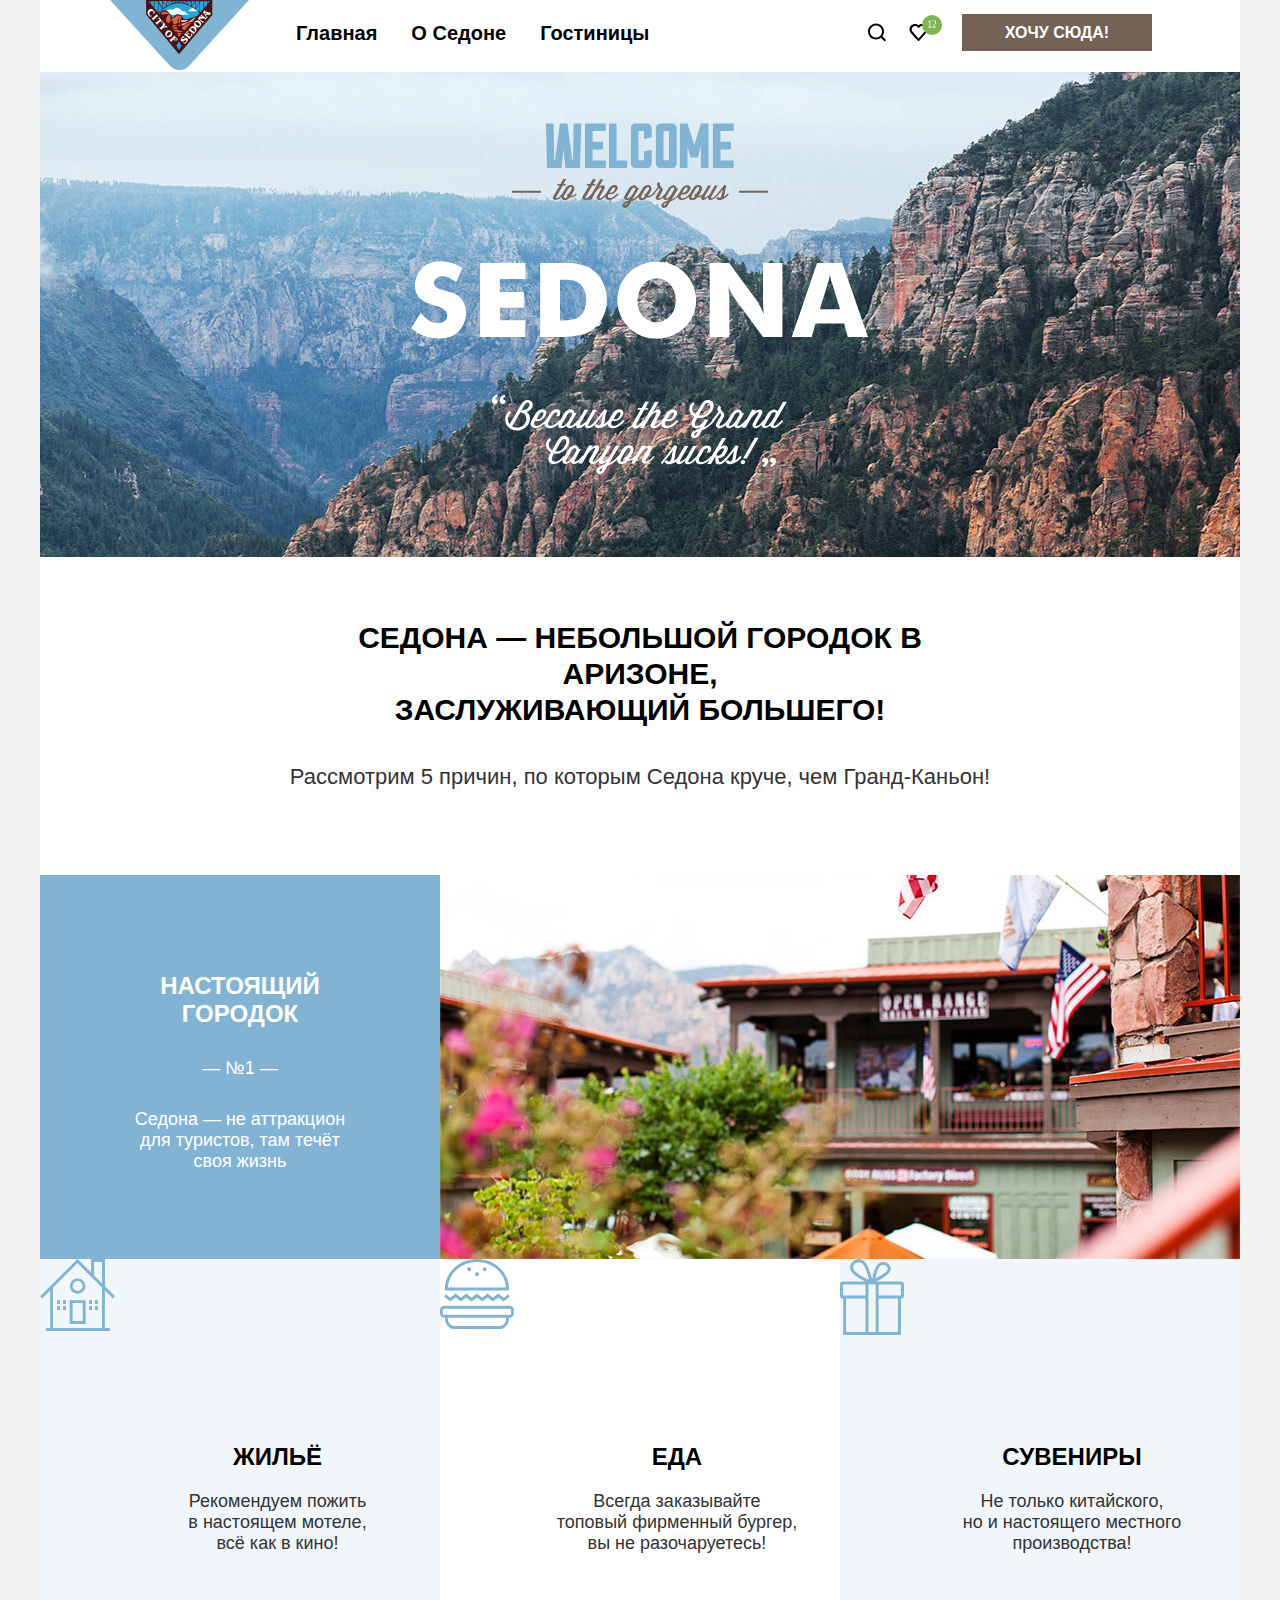
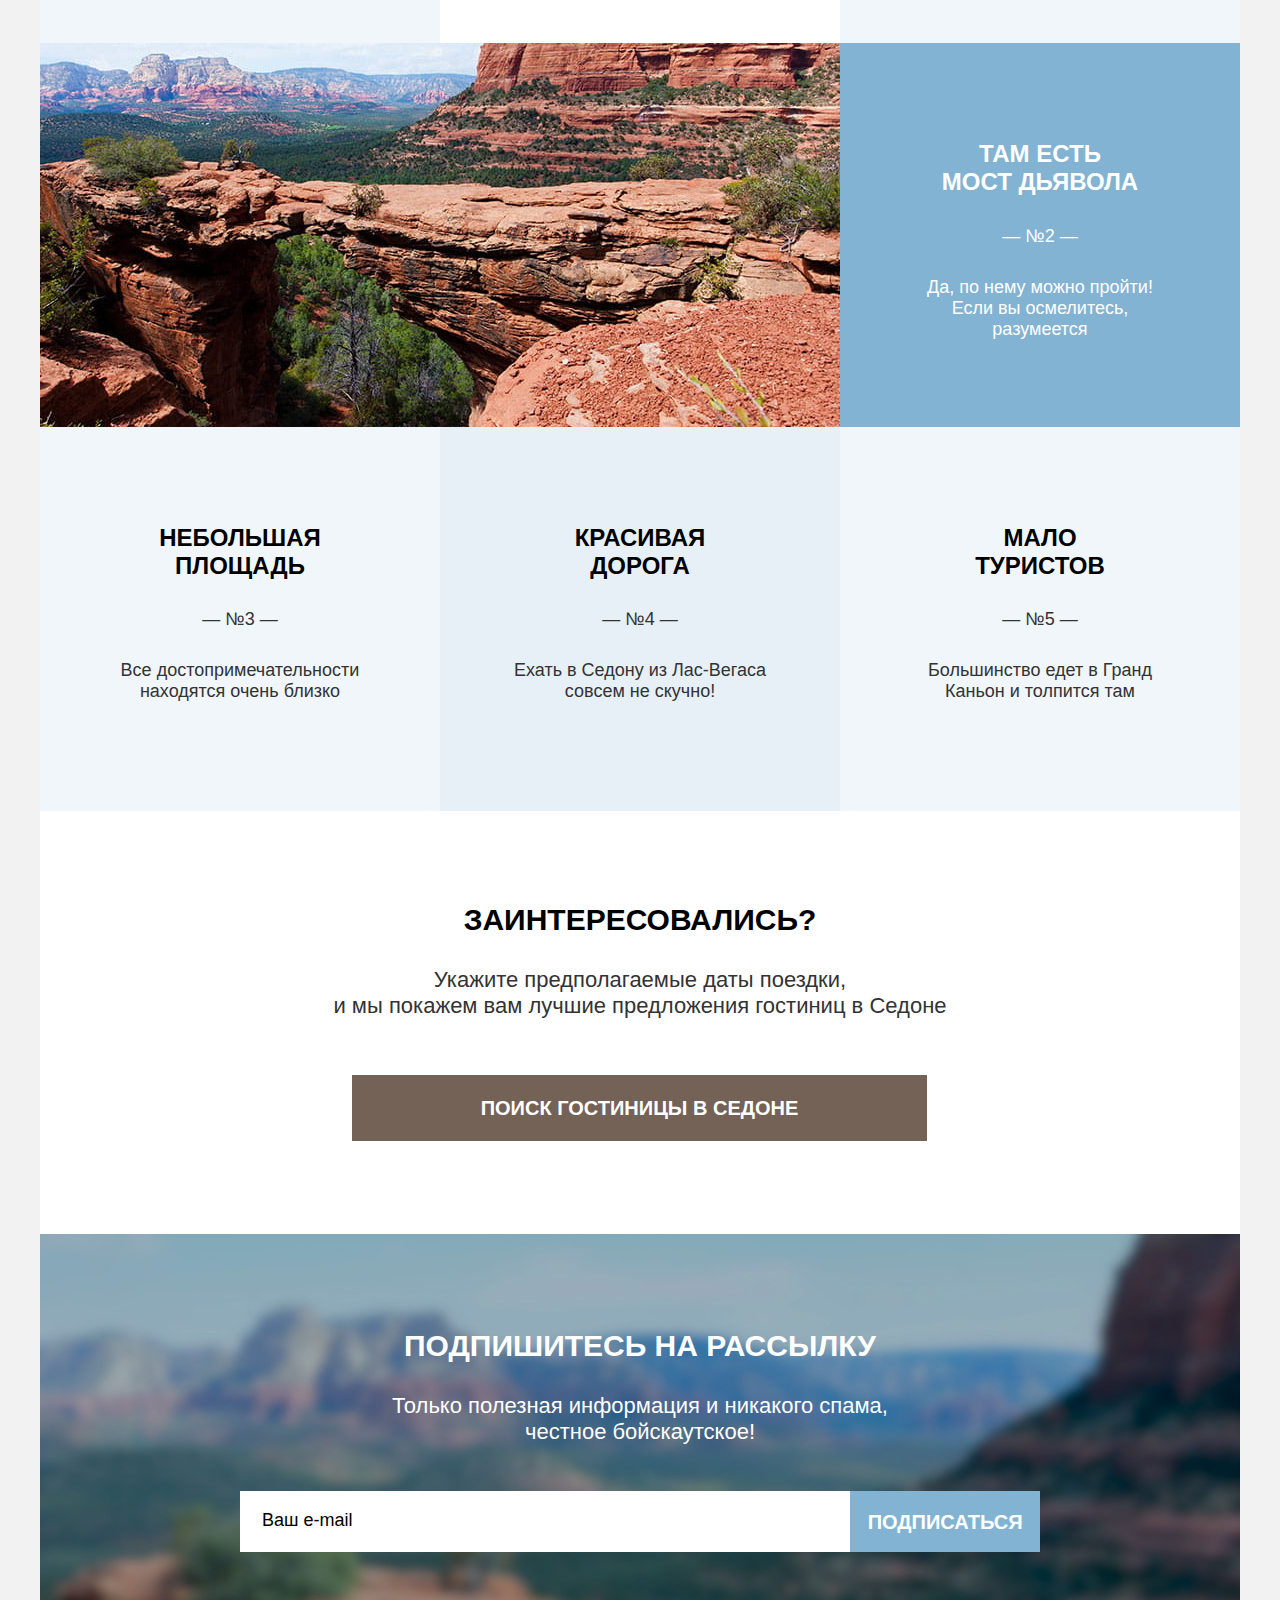
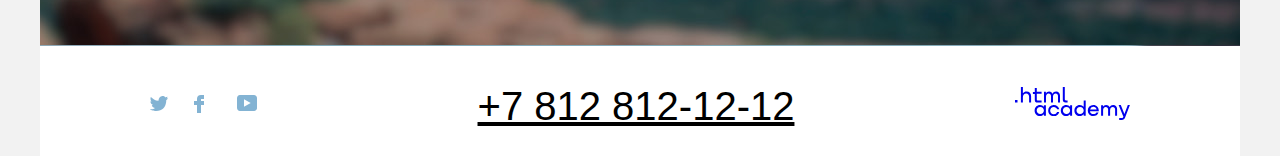
==== commit 27a9ae23: "Update index.html" ====
--- a/index.html
+++ b/index.html
@@ -25,10 +25,16 @@
           <ul class="navigation-list navigation-user reset-list">
             <li class="navigation-item">
               <a class="navigation-link" href="#">
+                <svg class="navigation-icon" aria-hidden="true" focusable="false" width="42" height="66" fill="currentColor" xmlns="http://www.w3.org/2000/svg">
+                  <path d="m30.026 40.05-3.71-3.7c1.002-1.3 1.704-3 1.704-4.9 0-4.4-3.61-8-8.023-8-4.412 0-8.022 3.7-8.022 8.1 0 4.4 3.61 8 8.022 8 1.805 0 3.51-.6 4.914-1.7l3.71 3.7 1.405-1.5Zm-10.029-2.5c-3.31 0-6.017-2.7-6.017-6s2.708-6 6.017-6c3.31 0 6.017 2.7 6.017 6s-2.707 6-6.017 6Z"/>
+                </svg>
                 <span class="visually-hidden">Поиск</span></a>
             </li>
             <li class="navigation-item">
               <a class="navigation-link" href="#">
+                <svg class="navigation-icon" aria-hidden="true" focusable="false" width="44" height="66" viewBox="0 0 44 66" fill="currentColor" xmlns="http://www.w3.org/2000/svg">
+                  <path d="M20.444 41c-.301 0-.602-.1-.802-.4-5.416-6.1-6.72-7.5-7.02-7.9-.702-.9-1.103-2.1-1.103-3.3 0-3 2.406-5.4 5.515-5.4 1.304 0 2.507.5 3.51 1.3 1.003-.8 2.307-1.3 3.51-1.3 3.009 0 5.516 2.4 5.516 5.4 0 1.3-.502 2.5-1.304 3.4l-7.02 7.9c-.2.2-.401.3-.802.3Zm-6.017-9.5c.3.4 3.51 4 6.117 6.9l6.218-7c.501-.5.702-1.2.702-2 0-1.8-1.505-3.3-3.31-3.3-1.003 0-2.005.5-2.707 1.3-.301.3-.602.4-.903.4-.3 0-.602-.2-.802-.4-.702-.8-1.705-1.3-2.708-1.3-1.805 0-3.31 1.5-3.31 3.3-.1.9.302 1.6.703 2.1-.1 0-.1 0 0 0Z"/><rect x="24" y="15" width="20" height="20" rx="10" fill="#7DB54F"/><path d="M30.13 26.76h1.4v-4.84l.1-.59-.4.47-1.1.79-.38-.51 2.2-1.7h.36v6.38h1.37v.74h-3.55v-.74Zm7.83-4.67c0 .353-.067.717-.2 1.09a6.56 6.56 0 0 1-.51 1.11c-.207.373-.44.74-.7 1.1-.26.353-.52.69-.78 1.01l-.49.43v.04l.64-.11h2.18v.74h-3.98v-.29c.147-.153.323-.343.53-.57a16.081 16.081 0 0 0 1.3-1.63c.22-.313.417-.63.59-.95.18-.32.323-.637.43-.95.107-.313.16-.61.16-.89 0-.327-.093-.597-.28-.81-.187-.22-.47-.33-.85-.33-.253 0-.5.053-.74.16-.24.1-.447.217-.62.35l-.33-.57c.233-.2.51-.357.83-.47.32-.113.663-.17 1.03-.17.287 0 .54.043.76.13.22.08.407.197.56.35.153.153.27.337.35.55.08.207.12.433.12.68Z" fill="#fff"/>
+                </svg>
                 <span class="visually-hidden">Избранное</span></a>
             </li>
             <li class="navigation-item">
@@ -97,18 +103,21 @@
             </ol>
             <ul class="reasons-list reset-list">           
               <li class="reasons-items-list reasons-wrapper ">
+                <img class="reasons-house-foto" src="/images/small-icons/house.svg" width="75" height="72" alt="Жилье">
                 <section class="reasons-option-list">
                   <h3 class="reasons-title">Жильё</h3>
-                  <p class="reasons-description">Рекомендуем пожить<br> в настоящем мотеле,<br> всё как в кино!</p>
+                  <p class="reasons-description">Рекомендуем пожить <br> в настоящем мотеле, <br> всё как в кино!</p>
                 </section>
               </li>
               <li class="reasons-items-list reasons-wrapper">
+                <img class="reasons-food-foto" src="/images/small-icons/food.svg" width="74" height="70" alt="Еда">
                 <section class="reasons-option-list">
                   <h3 class="reasons-title">Еда</h3>
                   <p class="reasons-description">Всегда заказывайте<br> топовый фирменный бургер,<br> вы не разочаруетесь!</p>
                 </section>
               </li>
               <li class="reasons-items-list reasons-wrapper">
+                <img class="reasons-souvenirs-foto" src="/images/small-icons/souvenirs.svg" width="64" height="76" alt="Сувениры">
                 <section class="reasons-option-list">
                   <h3 class="reasons-title">Сувениры</h3>
                   <p class="reasons-description">Не только китайского,<br> но и настоящего местного<br> производства!</p>
@@ -140,15 +149,24 @@
           <h2 class="visually-hidden">Социальные сети</h2>
             <ul class="social-list reset-list">
               <li class="social-item">
-                <a class="button" href="https://twitter.com/htmlacademy_ru">
+                <a class="social-button" href="https://twitter.com/htmlacademy_ru">
+                  <svg class="social-icon" aria-hidden="true" focusable="false" width="18" height="15" fill="currentColor" xmlns="http://www.w3.org/2000/svg">
+                    <path d="M11.6.2c1.8-.5 3.2.3 3.8 1.2.7-.2 1.4-.5 2.1-.7 0 .9-.6 1.5-.9 1.8.7.1 1.4-.6 1.4-.6-.2 1-1.1 1.8-1.7 2C16.1 10.7 13 15.1 5.7 15h-.5c-.4 0-4.4-.5-5.2-1.9 2.4.2 4.1-.4 5-1.2-1-.3-2.9-.4-3.2-2.9.4.1.6.2 1.3.1C1.8 8.3.4 7.5.5 5.3c.3.3 1.1.5 1.4.5C1.1 5.6-.2 2.5.9.9c1.9 1.9 4 3.6 7.6 3.8C8.7 2.3 9.7.8 11.6.2Z"/>
+                  </svg>
                   <span class="visually-hidden">Твиттер</span></a>
               </li>
               <li class="social-item">
-                <a class="button" href="https://www.facebook.com/htmlacademy">
+                <a class="social-button" href="https://www.facebook.com/htmlacademy">
+                  <svg class="social-icon" aria-hidden="true" focusable="false" width="10" height="18" fill="currentColor" xmlns="http://www.w3.org/2000/svg">
+                    <path d="M7 0a4 4 0 0 0-4 4v2H0v4h3v8h4v-8h3V6H7V4h3V0H7Z"/>
+                  </svg>
                   <span class="visually-hidden">Facebook</span></a>
               </li>
               <li class="social-item">
-                <a class="button" href="https://www.youtube.com/c/HTMLAcademyRUS">
+                <a class="social-button" href="https://www.youtube.com/c/HTMLAcademyRUS">
+                  <svg class="social-icon" aria-hidden="true" focusable="false"width="20" height="16" fill="currentColor" xmlns="http://www.w3.org/2000/svg"><g clip-path="url(#a)">
+                    <path d="M17 0H2.9C1.2 0 0 1.5 0 3.2v9.5C0 14.5 1.2 16 2.9 16h14.3c1.5 0 2.9-1.5 2.9-3.2V3.2C19.9 1.5 18.7 0 17 0ZM7 11.8V4.2L13.7 8 7 11.8Z"/></g><defs><clipPath id="a"><path fill="#fff" d="M0 0h20v16H0z"/></clipPath></defs>
+                  </svg> 
                   <span class="visually-hidden">YouTube</span></a>
               </li>
             </ul>
@@ -157,8 +175,12 @@
             <a class="company-phone" href="tel:+78128121212">+7 812 812-12-12</a>
           </div>
           <div>
-            <a class="visually-hidden" href="https://htmlacademy.ru/">.html academy</a>
-              <img src="images/small-icons/html-academy.svg" width="115" height="33" alt=".html academy">
+            <a class="information-link" href="https://htmlacademy.ru">
+              <svg class="information-icon" aria-hidden="true" focusable="false" width="115" height="33" fill="currentColor" xmlns="http://www.w3.org/2000/svg">
+                <path d="M0 12.9v2.6h2.5v-2.6H0ZM11.6 4.5c-1.6 0-2.8.7-3.6 1.7h-.1V0h-2v15.5h2v-5.3c0-2.1 1.3-3.6 3.3-3.6 1.8 0 2.9 1.4 2.9 3.2v5.7h2V9.4c.1-3-1.8-4.9-4.5-4.9ZM26.6 4.8h-4.8V1.1h-2v3.8h-1.9v2h1.9v6c0 1.7 1 2.7 2.7 2.7h4.1v-2h-3.7c-.7 0-1.1-.4-1.1-1.1V6.8h4.8v-2ZM41.1 4.6c-1.6 0-2.9.8-3.5 2.1h-.1a3.7 3.7 0 0 0-3.4-2.1c-1.4 0-2.5.8-3.1 1.8h-.1V4.8H29v10.6h2V10c0-2 1-3.5 2.6-3.5 1.5 0 2.4 1 2.4 2.6v6.3h2V9.8c0-2.4 1.4-3.3 2.6-3.3 1.5 0 2.4 1 2.4 2.6v6.3h2V8.9c.1-2.5-1.4-4.3-3.9-4.3ZM47.8 12.7c0 1.7 1 2.7 2.8 2.7h2v-2h-1.7c-.7 0-1.1-.4-1.1-1.1V0h-2v12.7ZM28.9 19.7a4.9 4.9 0 0 0-3.9-1.8c-3.1 0-5.4 2.3-5.4 5.6s2.3 5.6 5.4 5.6c1.8 0 3-.8 3.8-1.9h.1v1.6h2V18.2h-2v1.5Zm-3.6 7.4a3.5 3.5 0 0 1-3.6-3.6c0-2 1.4-3.6 3.6-3.6s3.6 1.6 3.6 3.6c0 1.9-1.4 3.6-3.6 3.6ZM44.2 22c-.5-2.4-2.6-4.1-5.4-4.1a5.4 5.4 0 0 0-5.6 5.6c0 3.1 2.2 5.6 5.6 5.6 2.8 0 4.9-1.8 5.4-4.2h-2.1a3.4 3.4 0 0 1-3.3 2.3 3.5 3.5 0 0 1-3.6-3.6c0-2 1.4-3.6 3.6-3.6 1.6 0 2.8 1 3.3 2.2h2.1V22ZM55.1 19.7a4.9 4.9 0 0 0-3.9-1.8c-3.1 0-5.4 2.3-5.4 5.6s2.3 5.6 5.4 5.6c1.8 0 3-.8 3.8-1.9h.1v1.6h2V18.2h-2v1.5Zm-3.6 7.4a3.5 3.5 0 0 1-3.6-3.6c0-2 1.4-3.6 3.6-3.6s3.6 1.6 3.6 3.6c0 1.9-1.5 3.6-3.6 3.6ZM68.7 19.8a5 5 0 0 0-3.9-1.9c-3.1 0-5.4 2.3-5.4 5.6s2.2 5.6 5.4 5.6c1.7 0 3-.8 3.8-1.8h.1v1.5h2V13.4h-2v6.4Zm-3.6 7.3a3.5 3.5 0 0 1-3.6-3.6c0-2 1.4-3.6 3.6-3.6s3.6 1.6 3.6 3.6c-.1 2-1.5 3.6-3.6 3.6ZM78.3 17.9a5.4 5.4 0 0 0-5.5 5.6c0 3 2.1 5.6 5.5 5.6 2.5 0 4.5-1.3 5.2-3.6h-2.1c-.5 1-1.6 1.6-3 1.6-1.9 0-3.3-1.3-3.4-2.9h8.8c.2-3.6-2-6.3-5.5-6.3Zm0 1.9c1.7 0 3 1 3.3 2.6h-6.5a3.2 3.2 0 0 1 3.2-2.6ZM98.2 17.9a4 4 0 0 0-3.6 2h-.1c-.6-1.2-1.8-2-3.4-2-1.4 0-2.5.7-3.1 1.8v-1.5h-1.9v10.6h2v-5.4c0-2 1-3.4 2.6-3.5 1.5 0 2.4 1 2.4 2.6v6.3h2v-5.6c0-2.4 1.4-3.3 2.6-3.3 1.5 0 2.4 1 2.4 2.6v6.3h2v-6.5c.1-2.6-1.4-4.4-3.9-4.4ZM109.4 27l-3.6-8.9h-2.2l4.8 11.6c-.3.9-.7 1.2-1.7 1.2h-2.5v2h2.5c1.8 0 2.8-.8 3.5-2.6l4.7-12.2h-2.1l-3.4 8.9Z"/>
+              </svg> 
+              <span class="visually-hidden">.htmlacademy</span>
+            </a>
           </div>
         </div>
       </footer>
--- a/styles/styles.css
+++ b/styles/styles.css
@@ -2,7 +2,7 @@
   font-family: "PT Sans";
   font-style: normal;
   font-weight: 400;
-  src: url("fonts/pt-sans-regular.woff2") format("woff2");
+  src: url("../fonts/ptsans-400.woff2") format("woff2");
   font-display: swap;
 }
   
@@ -10,26 +10,10 @@
   font-family: "PT Sans";
   font-style: normal;
   font-weight: 700;
-  src: url("fonts/pt-sans-bold.woff2") format("woff2");
+  src: url("../fonts/ptsans-700.woff2") format("woff2");
   font-display: swap;
 }
   
-@font-face {
-  font-family: "PT Sans";
-  font-style: italic;
-  font-weight: 400;
-  src: url("fonts/pt-sans-italic.woff2") format("woff2");
-  font-display: swap;
-}
-  
-@font-face {
-  font-family: "PT Sans";
-  font-style: italic;
-  font-weight: 700;
-  src: url("fonts/pt-sans-bold-italic.woff2") format("woff2");
-  font-display: swap;
-}
-
 html {
   height: 100%;
 }
@@ -153,6 +137,7 @@
   line-height: 36px;
   text-align: center;
   text-transform: uppercase;
+  margin: 63px 240px 31px;
 }
 
 .five-reasons {
@@ -161,7 +146,8 @@
   font-size: 22px;   
   line-height: 36px;
   text-align: center;
-  padding: 0 240px;
+  margin: 0 auto;
+  margin-bottom: 80px;
 }
 
 .reasons-title {
@@ -420,12 +406,17 @@
   font-size: 18px;
   line-height: 26px;
   color:#000000;
-  background:#F2F2F2;
+}
+
+.newsletter-form-catalog input {
+  background-color:#F2F2F2;
 }
 
 .field {
   display: block;
   width: 600px;
+  border: 0;
+  padding: 0 19px 0 22px;
 }
 
 .newsletter-button {
@@ -442,6 +433,9 @@
 .newsletter-button{ 
   display: block;
   width: 200px;
+  height: 61px;
+  border: 0;
+  padding: 0;
 }
 
 .newsletter-form {
@@ -519,7 +513,7 @@
   line-height: 26px;
   margin: 0;
   padding: 0;
-  margin-right: 45px;
+  margin-right: 67px;
 }
 
 .offers-filter-price {
@@ -530,13 +524,13 @@
   margin: 0;
   padding: 0;
   margin-bottom: 34px;
-  margin-left: 141px;
+  margin-left: 149px;
 }
 
 .container-field-price {
   display: flex;
   width: 287px;
-  margin-left: 141px;
+  margin-left: 149px;
 }
 
 .field-price input {
@@ -580,7 +574,7 @@
 .button-solution {
   display: flex;
   flex-direction: column;
-  margin-left: auto;
+  margin-left: 81px;
 }
 
 .offers-filter {
@@ -657,24 +651,19 @@
 }
 
 .hotels-list {
-  display: flex;
+  display: grid;
+  grid-template-columns: repeat(3, 340px);
+  gap: 10px 18px;
   margin: 0 72px;
   padding: 0;
-  width: 1056px;
-  flex-wrap: wrap;
   margin-bottom: 34px;
 }
 
 .hotel-item {
   display: flex;
-  margin-right: 18px;
   width: 340;
-  padding: 0 20px;
-  flex-direction: column;
-}
-
-.hotel-item:nth-child(3n) {
-  margin-right: 0;
+  padding: 20px;
+  flex-direction: column;
 }
 
 .hotel-image {
@@ -693,7 +682,6 @@
   display: flex;
   width: 300px;
   justify-content: space-between;
-  margin-bottom: 20px;
 }
 
 .hotel-title {
@@ -712,7 +700,7 @@
   font-size: 18px;
   line-height: 23px; 
   margin: 0;  
-  margin-bottom: 16px;  
+  margin-bottom: 16px;
 }
 
 .hotel-item a {
@@ -729,18 +717,21 @@
   background-color: #756257;
   display: block;
   width: 133.01px;
+  padding: 9px 0 10px;
 }
 
 .button-select {
   background-color: #83B3D3;
   display: block;
   width: 140.94px;
+  padding: 9px 0 10px;
 }
 
 .button-favorite {
   background-color: #7DB54F;
   display: block;
   width: 140.94px;
+  padding: 9px 0 10px;
 }
 
 .button-rating {
@@ -752,7 +743,9 @@
   text-align: center;
   text-transform: uppercase; 
   width: 160px;
+  margin: 0;
   margin-left: auto;
+  padding: 9px 0 10px;
 }
 
 .button-upload-more {
@@ -767,7 +760,7 @@
   display: block; 
   width: 619.83px;
   margin: 0 auto;
-  margin-top: 30px;
+  margin-top: 64px;
   margin-bottom: 60px;
   padding: 17px 0;
 }
@@ -827,7 +820,7 @@
   display: flex;
   width: 800px;
   flex-direction: column;
-  margin: 73px 200px 0;
+  margin: 73px 200px 140px;
 }
 
 .newsletter-title-catalog {
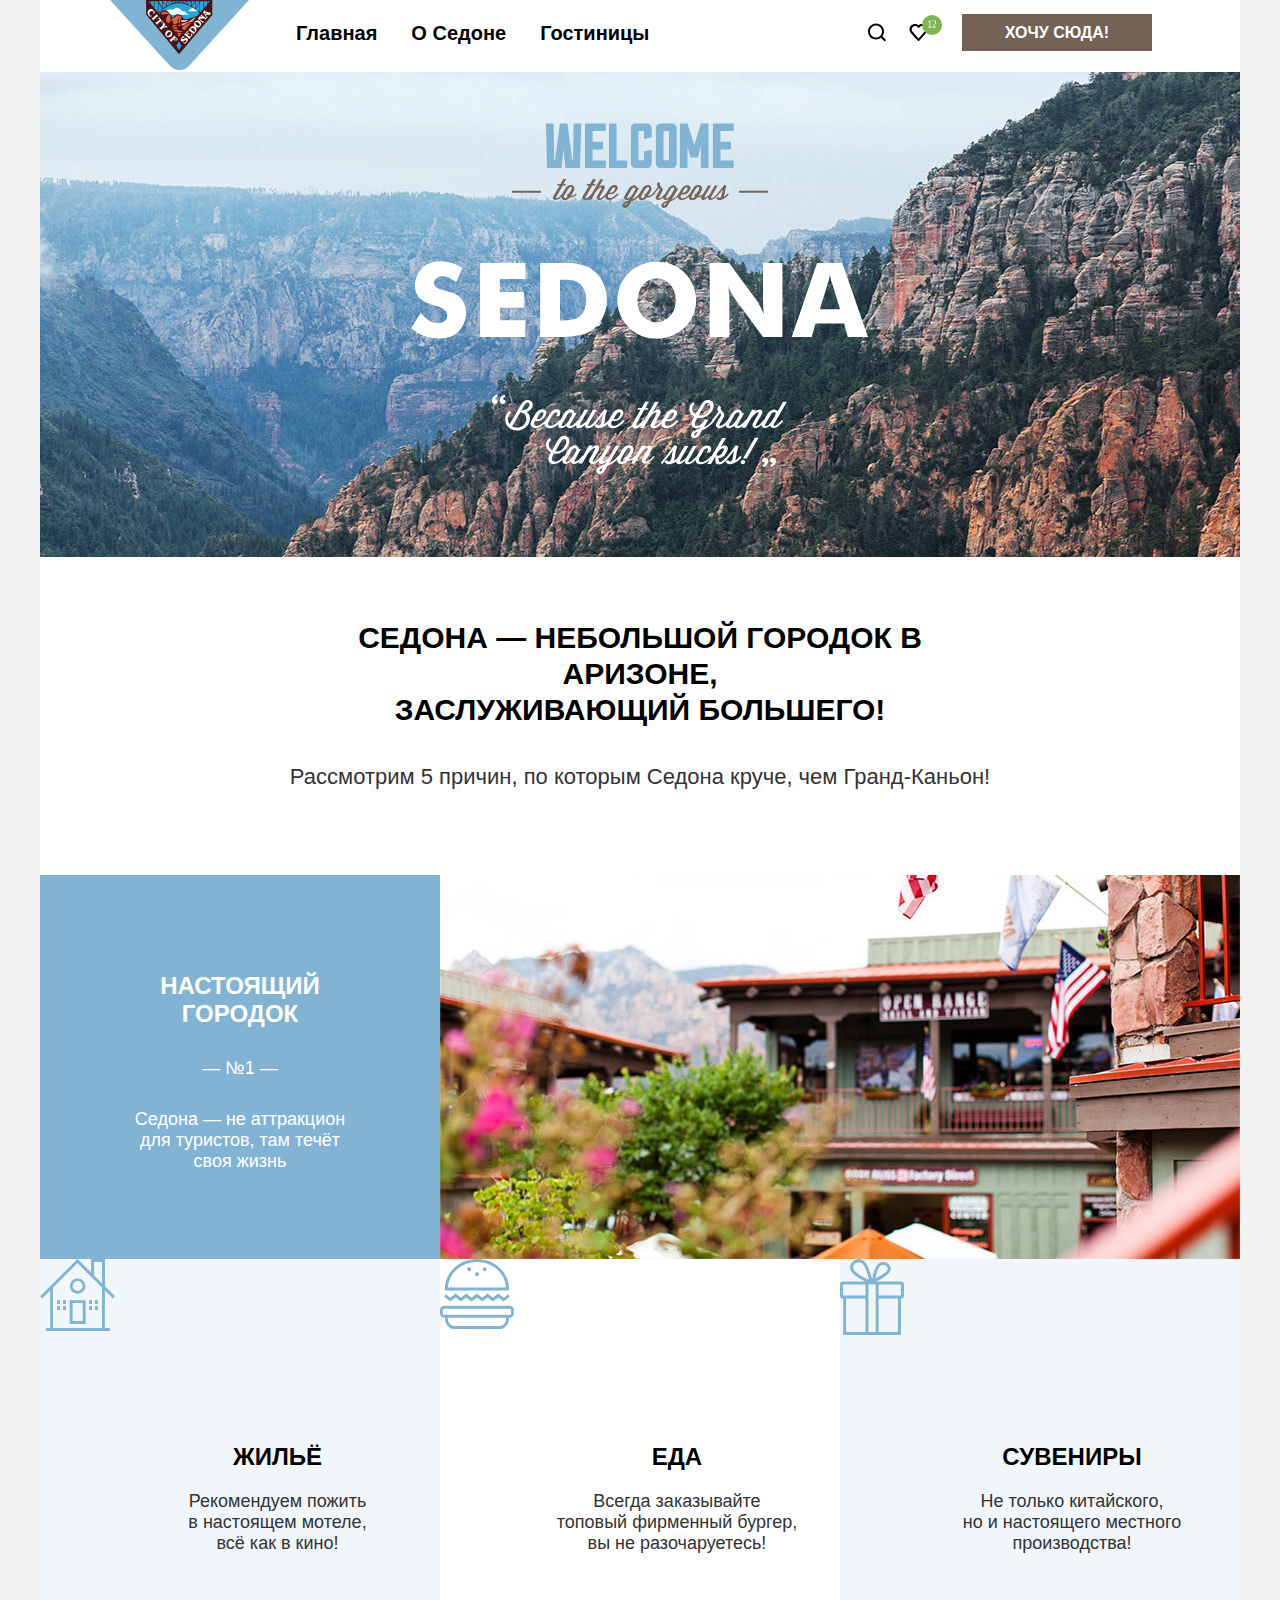
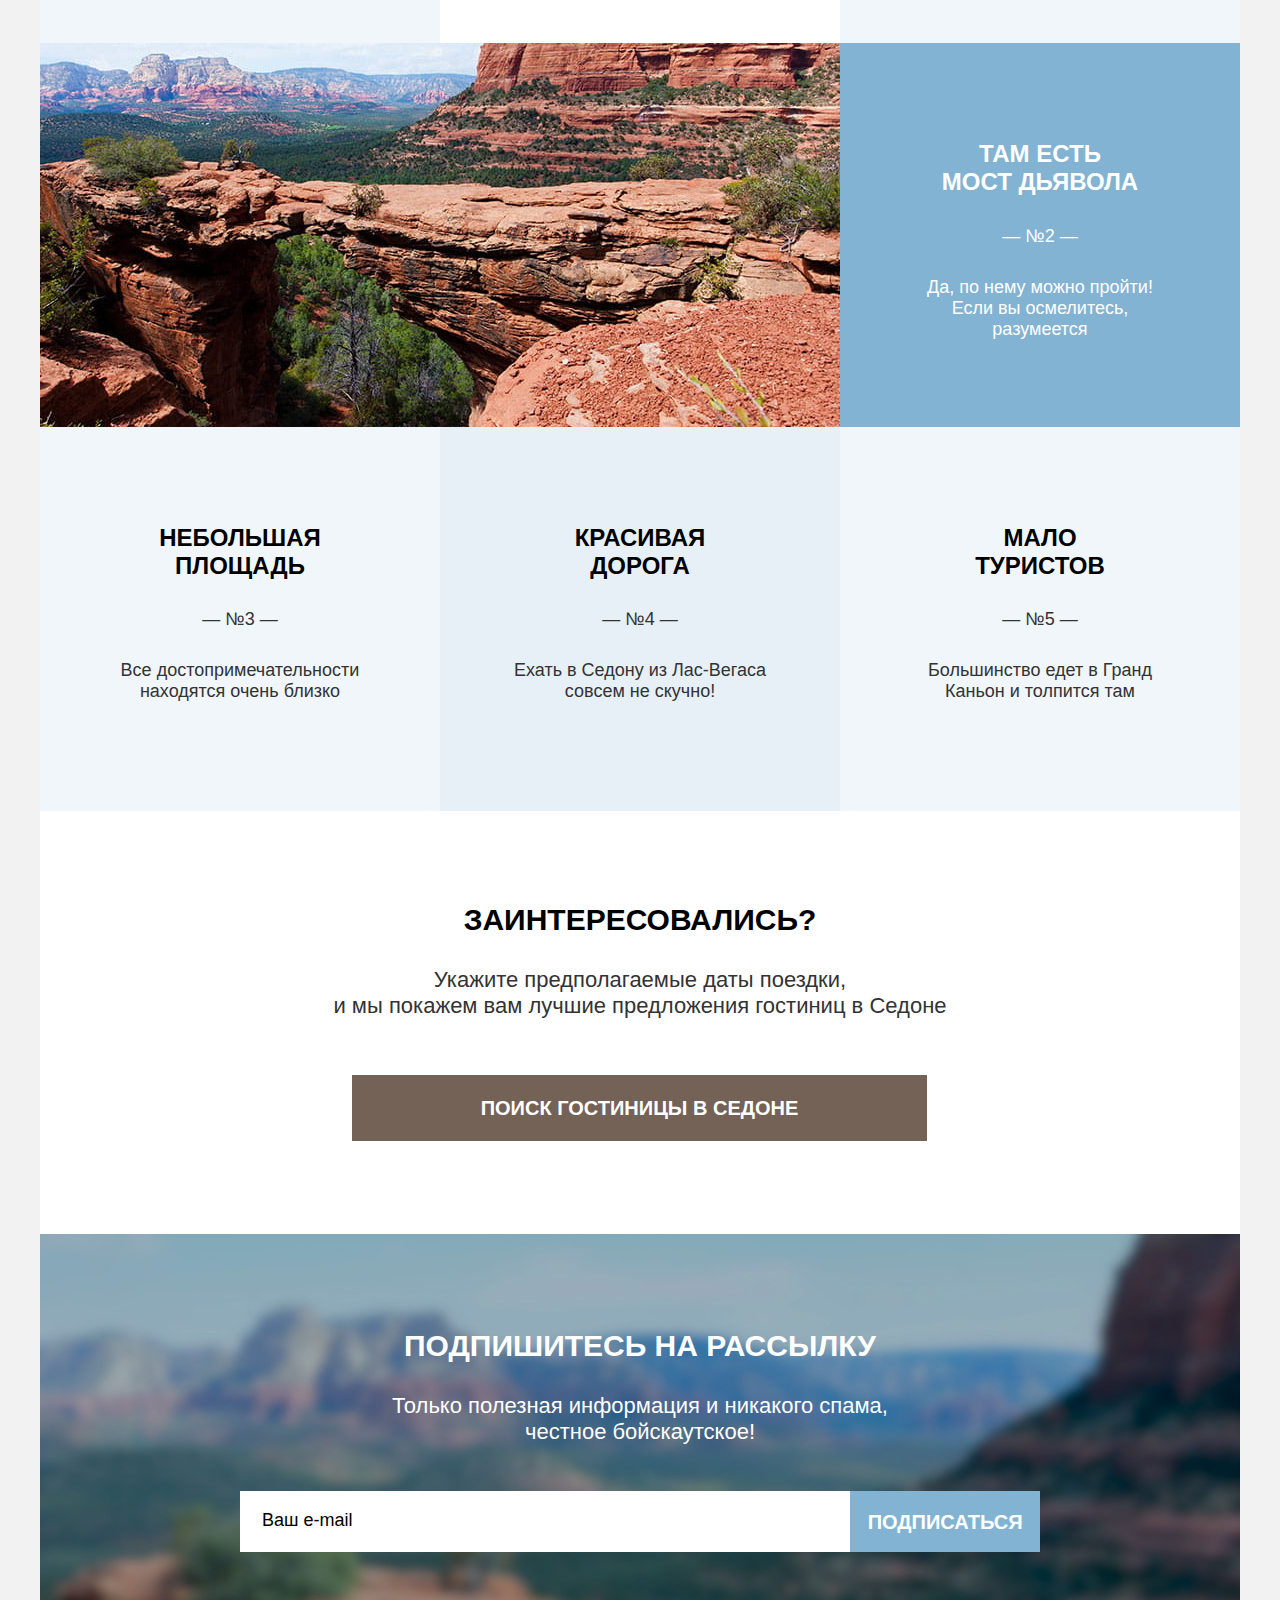
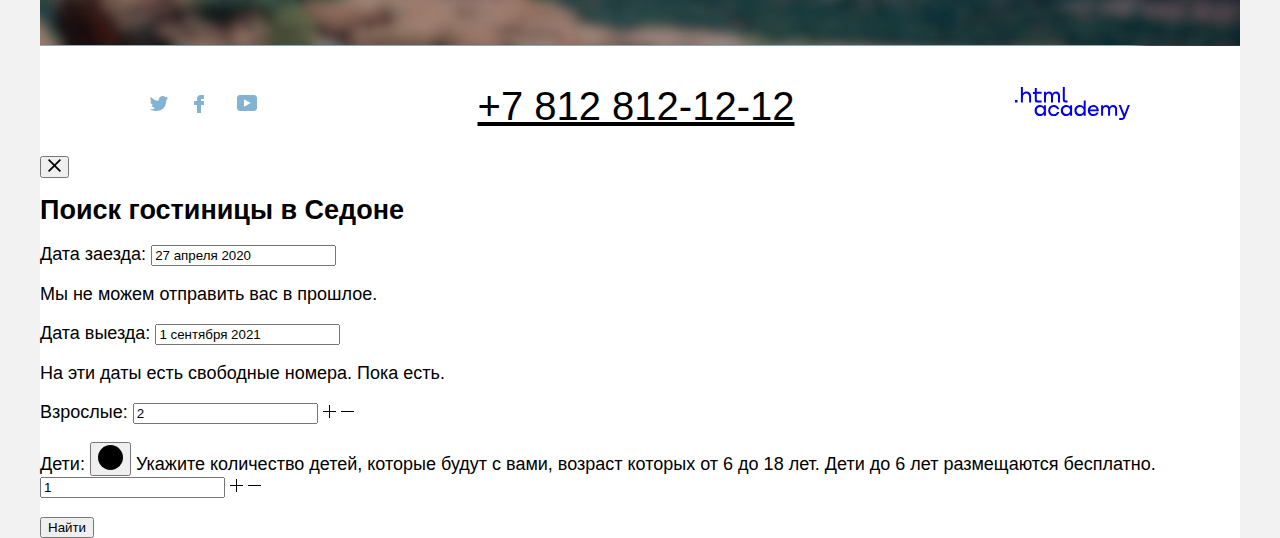
==== commit 16d8e796: "Update index.html" ====
--- a/index.html
+++ b/index.html
@@ -13,7 +13,7 @@
           <img class="main-logo" src="images/logo.svg" width="139" height="70" alt="Логотип Sedona.">  
           <ul class="navigation-list reset-list">
             <li class="navigation-item">
-              <a class="navigation-link" href="index.html">Главная</a>
+              <a class="navigation-link navigation-link-current-main" href="index.html">Главная</a>
             </li>  
             <li class="navigation-item">
               <a class="navigation-link" href="index.html">О Седоне</a>
@@ -164,7 +164,7 @@
               </li>
               <li class="social-item">
                 <a class="social-button" href="https://www.youtube.com/c/HTMLAcademyRUS">
-                  <svg class="social-icon" aria-hidden="true" focusable="false"width="20" height="16" fill="currentColor" xmlns="http://www.w3.org/2000/svg"><g clip-path="url(#a)">
+                  <svg class="social-icon" aria-hidden="true" focusable="false" width="20" height="16" fill="currentColor" xmlns="http://www.w3.org/2000/svg"><g clip-path="url(#a)">
                     <path d="M17 0H2.9C1.2 0 0 1.5 0 3.2v9.5C0 14.5 1.2 16 2.9 16h14.3c1.5 0 2.9-1.5 2.9-3.2V3.2C19.9 1.5 18.7 0 17 0ZM7 11.8V4.2L13.7 8 7 11.8Z"/></g><defs><clipPath id="a"><path fill="#fff" d="M0 0h20v16H0z"/></clipPath></defs>
                   </svg> 
                   <span class="visually-hidden">YouTube</span></a>
@@ -184,6 +184,61 @@
           </div>
         </div>
       </footer>
+
+      <div class="modal-container modal-container-close">
+        <div class="modal modal-auth">
+          <button class="modal-close-button" type="button">
+            <svg aria-hidden="true" focusable="false" width="13" height="13" viewBox="0 0 13 13" fill="currentColor" xmlns="http://www.w3.org/2000/svg">
+              <path d="M13 1.2 11.8 0 6.5 5.3 1.2 0 0 1.2l5.3 5.3L0 11.8 1.2 13l5.3-5.3 5.3 5.3 1.2-1.2-5.3-5.3L13 1.2Z"/>
+            </svg>
+            <span class="visually-hidden">Закрыть</span>
+          </button>
+          <section class="modal-content">
+            <h2 class="modal-title">Поиск гостиницы в Седоне</h2>
+            <form class="auth-form" action="https://echo.htmlacademy.ru/" method="post">
+              <p class="field-group-arrival">
+                <label class="date-of-arrival" for="arrival-form">Дата заезда:</label>
+                <input class="arrival-form-field common-field" type="text" id="arrival-form" name="arrival-form" value="27 апреля 2020">
+              </p>
+              <p class="description-arrival-form">Мы не можем отправить вас в прошлое.</p>
+              <p class="field-group-departure">
+                <label class="date-of-departure" for="departure-form">Дата выезда:</label>
+                <input class="departure-form-field common-field" type="text" id="departure-form" name="departure-form" value="1 сентября 2021">
+              </p>
+              <p class="description-departure-form">На эти даты есть свободные номера. Пока есть.</p>
+              <p class="field-group-adults">
+                <label class="adults" for="adults-form">Взрослые:</label>
+                <input class="adults-form-field common-field" type="number" id="adults-form" name="adults-form" value="2">
+                <svg class="more-adults field-icon" width="13" height="13" viewBox="0 0 13 13" fill="currentColor" xmlns="http://www.w3.org/2000/svg">
+                  <path d="M13 6H7V0H6v6H0v1h6v6h1V7h6V6Z"/>
+                </svg>
+                <svg class="less-adults field-icon" width="13" height="13" viewBox="0 0 13 1" fill="currentColor" xmlns="http://www.w3.org/2000/svg">
+                  <path d="M0 0v1h13V0H0Z"/>
+                </svg>
+              </p>
+              <p class="field-group-children form-label-icon">
+                <label class="children" for="children-form">Дети:</label>
+                <span class="tooltip">
+                  <button class="tooltip-toggle" type="button">
+                    <svg  class="tooltip-icon" width="25" height="25" viewBox="0 0 25 25" fill="currentColor" xmlns="http://www.w3.org/2000/svg">
+                      <circle cx="12.5" cy="12.5" r="12.5"/>
+                    </svg>
+                  </button>
+                  <span class="tooltip-text" role="tooltip" id="tooltip-label">Укажите количество детей, которые будут с вами, возраст которых от 6 до 18 лет. Дети до 6 лет размещаются бесплатно.</span>
+                </span>              
+                <input class="children-form-field common-field" type="number" id="children-form" name="children-form" value="1">
+                <svg class="more-children field-icon" width="13" height="13" viewBox="0 0 13 13" fill="currentColor" xmlns="http://www.w3.org/2000/svg">
+                  <path d="M13 6H7V0H6v6H0v1h6v6h1V7h6V6Z"/>
+                </svg>
+                <svg class="less-children field-icon" width="13" height="13" viewBox="0 0 13 1" fill="currentColor" xmlns="http://www.w3.org/2000/svg">
+                  <path d="M0 0v1h13V0H0Z"/>
+                </svg>
+              </p>
+              <button class="auth-form-button" type="submit">Найти</button>
+            </form>
+          </section>
+        </div>
+      </div>
     </div>
   </body>
 </html>
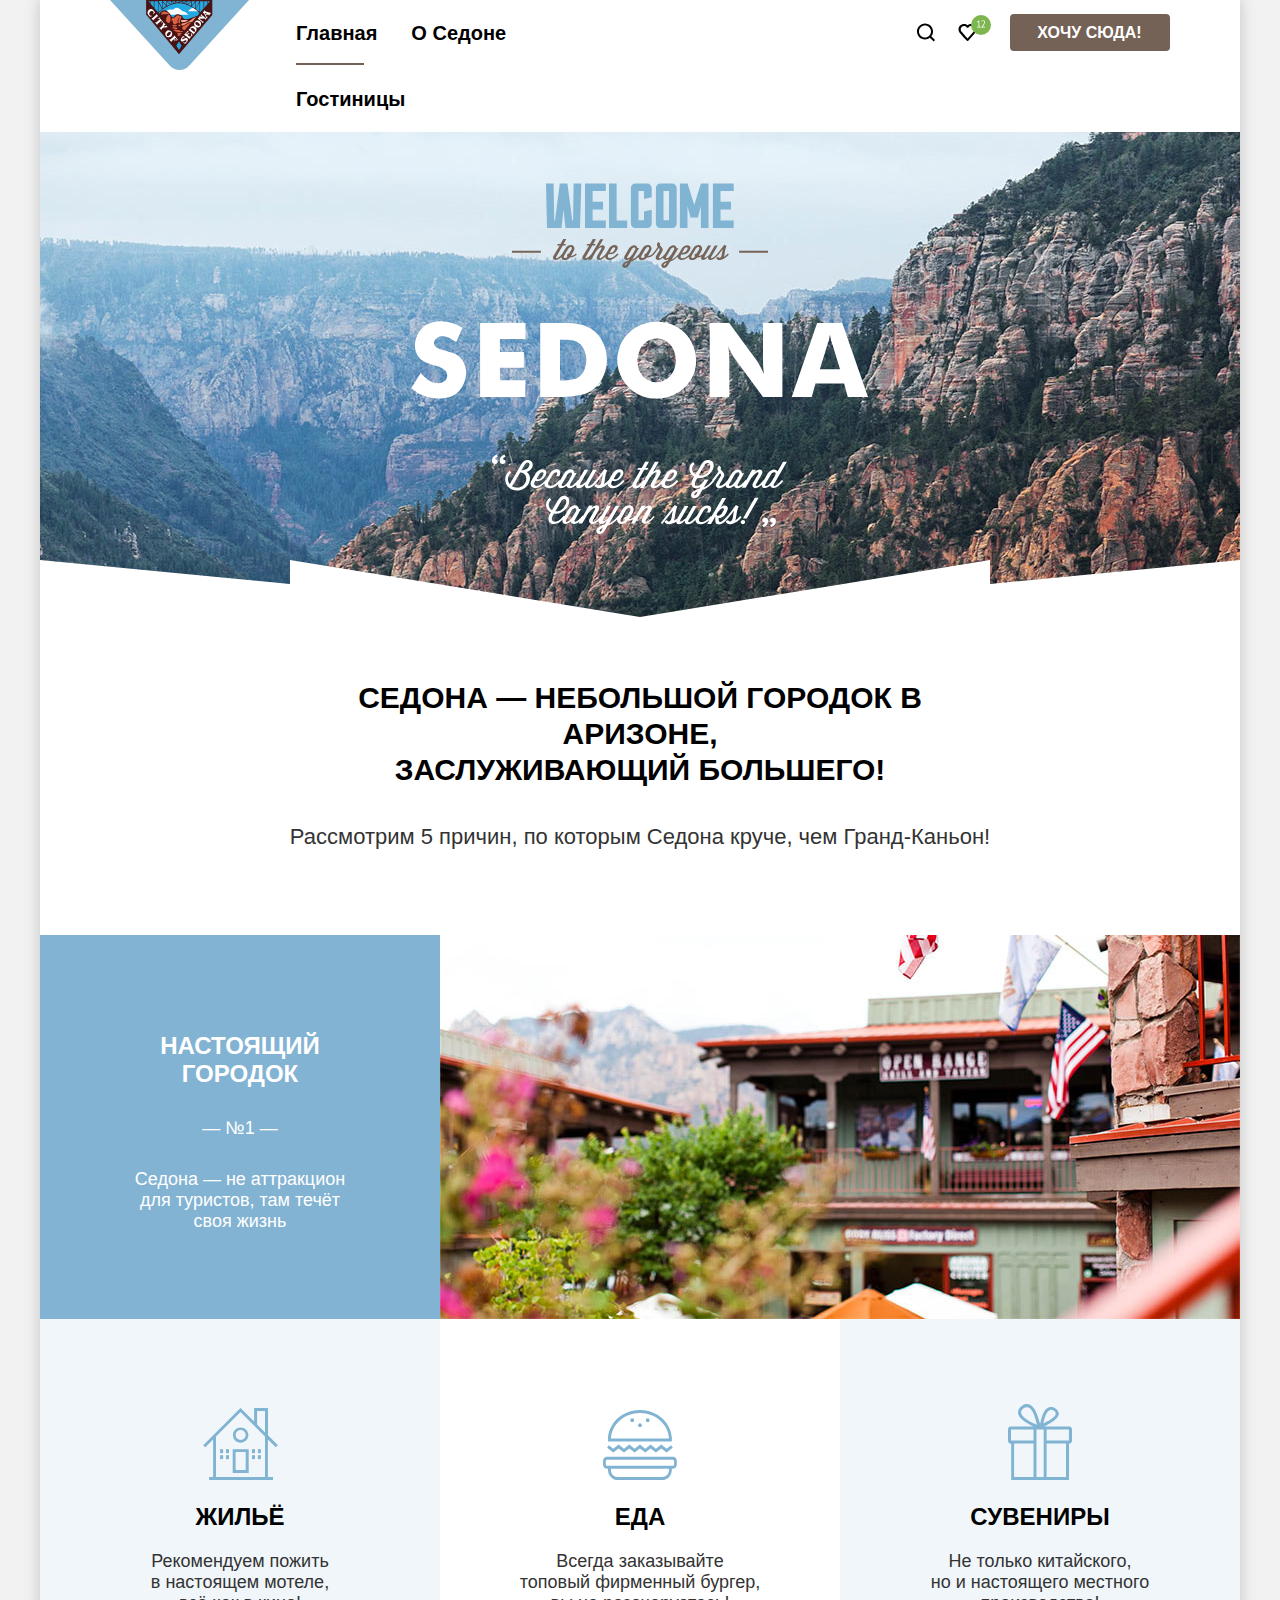
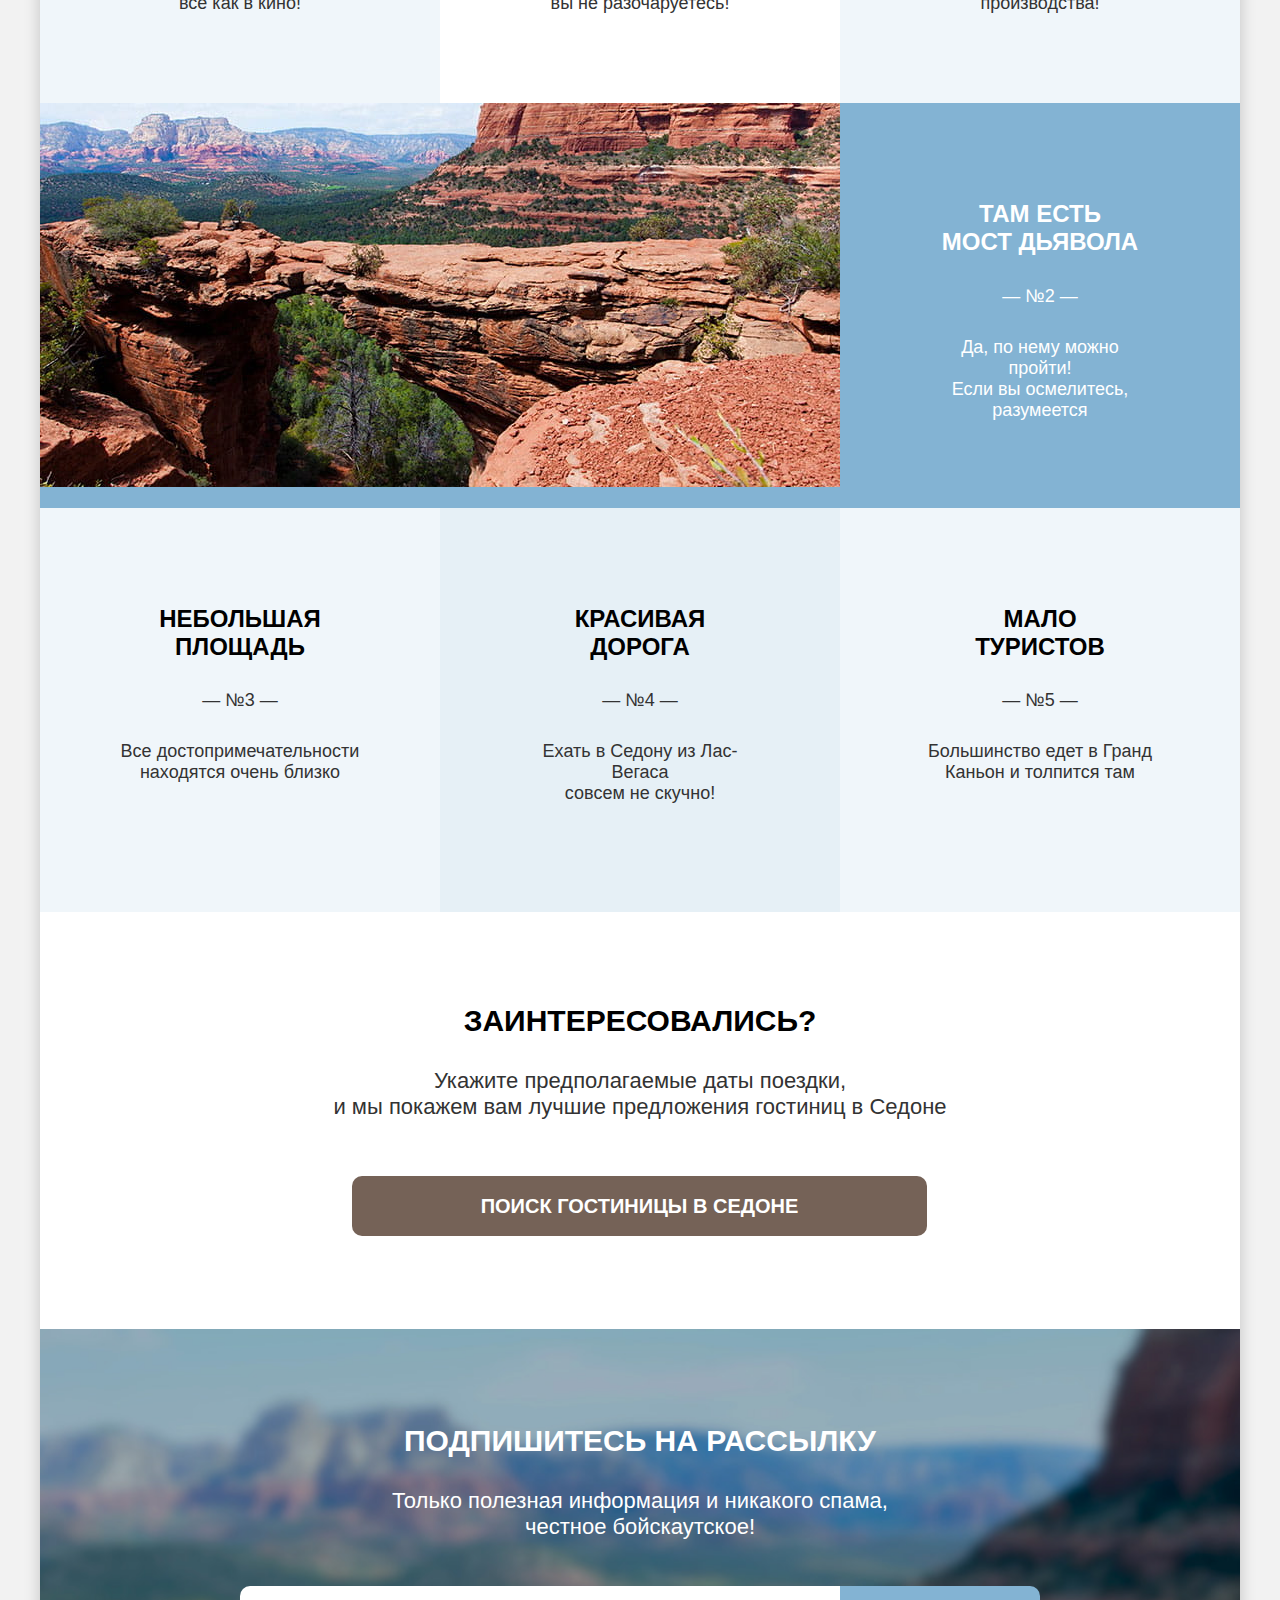
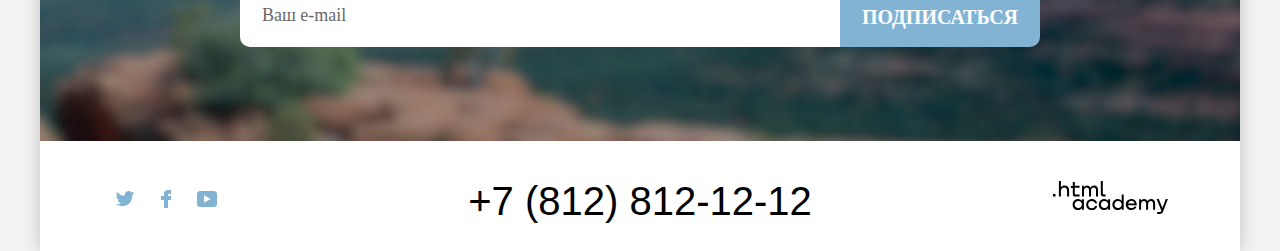
==== commit f311e7a4: "Merge pull request #7 from OksanaGli/master" ====
--- a/index.html
+++ b/index.html
@@ -10,13 +10,13 @@
     <div class="container">
       <header class="main-header">
         <nav class="navigation">
-          <img class="main-logo" src="images/logo.svg" width="139" height="70" alt="Логотип Sedona.">  
+          <img class="main-logo" src="images/logo.svg" width="139" height="70" alt="Логотип Sedona."> 
           <ul class="navigation-list reset-list">
             <li class="navigation-item">
-              <a class="navigation-link navigation-link-current-main" href="index.html">Главная</a>
+              <a class="navigation-link navigation-link-current-main" href="#">Главная</a>
             </li>  
             <li class="navigation-item">
-              <a class="navigation-link" href="index.html">О Седоне</a>
+              <a class="navigation-link" href="#">О Седоне</a>
             </li>
             <li class="navigation-item">
               <a class="navigation-link" href="catalog.html">Гостиницы</a>
@@ -103,24 +103,24 @@
             </ol>
             <ul class="reasons-list reset-list">           
               <li class="reasons-items-list reasons-wrapper ">
-                <img class="reasons-house-foto" src="/images/small-icons/house.svg" width="75" height="72" alt="Жилье">
+                <img class="reasons-house-foto" src="../images/small-icons/house.svg" width="75" height="72" alt="Жилье">
                 <section class="reasons-option-list">
                   <h3 class="reasons-title">Жильё</h3>
-                  <p class="reasons-description">Рекомендуем пожить <br> в настоящем мотеле, <br> всё как в кино!</p>
+                  <p class="reasons-description">Рекомендуем пожить<br> в настоящем мотеле,</br> всё как в кино!</p>
                 </section>
               </li>
               <li class="reasons-items-list reasons-wrapper">
-                <img class="reasons-food-foto" src="/images/small-icons/food.svg" width="74" height="70" alt="Еда">
+                <img class="reasons-food-foto" src="../images/small-icons/food.svg" width="74" height="70" alt="Еда">
                 <section class="reasons-option-list">
                   <h3 class="reasons-title">Еда</h3>
-                  <p class="reasons-description">Всегда заказывайте<br> топовый фирменный бургер,<br> вы не разочаруетесь!</p>
+                  <p class="reasons-description">Всегда заказывайте</br> топовый фирменный бургер,</br> вы не разочаруетесь!</p>
                 </section>
               </li>
               <li class="reasons-items-list reasons-wrapper">
-                <img class="reasons-souvenirs-foto" src="/images/small-icons/souvenirs.svg" width="64" height="76" alt="Сувениры">
+                <img class="reasons-souvenirs-foto" src="../images/small-icons/souvenirs.svg" width="64" height="76" alt="Сувениры">
                 <section class="reasons-option-list">
                   <h3 class="reasons-title">Сувениры</h3>
-                  <p class="reasons-description">Не только китайского,<br> но и настоящего местного<br> производства!</p>
+                  <p class="reasons-description">Не только китайского,</br> но и настоящего местного</br> производства!</p>
                 </section>
               </li>                                             
             </ul>
@@ -129,7 +129,7 @@
         <section class=offer>
           <h2 class="offer-title">Заинтересовались?</h2>
           <p class="offer-description">Укажите предполагаемые даты поездки,<br> и мы покажем вам лучшие предложения гостиниц в Седоне</p>
-          <a class="button-search" href="#">ПОИСК ГОСТИНИЦЫ В СЕДОНЕ</a>
+          <a class="button-search" href="catalog.html">Поиск гостиницы в Седоне</a>
         </section>
         <section class="newsletter">
           <h2 class="newsletter-title">Подпишитесь на рассылку</h2>
@@ -172,7 +172,7 @@
             </ul>
           </section>
           <div>
-            <a class="company-phone" href="tel:+78128121212">+7 812 812-12-12</a>
+            <a class="company-phone" href="tel:+78128121212">+7 (812) 812-12-12</a>
           </div>
           <div>
             <a class="information-link" href="https://htmlacademy.ru">
@@ -209,30 +209,42 @@
               <p class="field-group-adults">
                 <label class="adults" for="adults-form">Взрослые:</label>
                 <input class="adults-form-field common-field" type="number" id="adults-form" name="adults-form" value="2">
-                <svg class="more-adults field-icon" width="13" height="13" viewBox="0 0 13 13" fill="currentColor" xmlns="http://www.w3.org/2000/svg">
-                  <path d="M13 6H7V0H6v6H0v1h6v6h1V7h6V6Z"/>
-                </svg>
-                <svg class="less-adults field-icon" width="13" height="13" viewBox="0 0 13 1" fill="currentColor" xmlns="http://www.w3.org/2000/svg">
-                  <path d="M0 0v1h13V0H0Z"/>
-                </svg>
+                <button class="button-more-adults common-button" type="button">
+                  <svg class="more-adults field-icon" width="13" height="13" viewBox="0 0 13 13" fill="currentColor" xmlns="http://www.w3.org/2000/svg">
+                    <path d="M13 6H7V0H6v6H0v1h6v6h1V7h6V6Z"/>
+                  </svg>
+                  <span class="visually-hidden">Увеличить количество взрослых</span>
+                </button>
+                <button class="button-less-adults common-button" type="button">
+                  <svg class="less-adults field-icon" width="13" height="13" viewBox="0 0 13 1" fill="currentColor" xmlns="http://www.w3.org/2000/svg">
+                    <path d="M0 0v1h13V0H0Z"/>
+                  </svg>
+                  <span class="visually-hidden">Уменьшить количество взрослых</span>
+                </button>
               </p>
               <p class="field-group-children form-label-icon">
                 <label class="children" for="children-form">Дети:</label>
                 <span class="tooltip">
-                  <button class="tooltip-toggle" type="button">
+                  <button class="tooltip-toggle" type="button" aria-label="tooltip">
                     <svg  class="tooltip-icon" width="25" height="25" viewBox="0 0 25 25" fill="currentColor" xmlns="http://www.w3.org/2000/svg">
                       <circle cx="12.5" cy="12.5" r="12.5"/>
                     </svg>
-                  </button>
-                  <span class="tooltip-text" role="tooltip" id="tooltip-label">Укажите количество детей, которые будут с вами, возраст которых от 6 до 18 лет. Дети до 6 лет размещаются бесплатно.</span>
+                    <span class="tooltip-text" role="tooltip" id="tooltip-label">Укажите количество детей, которые будут с вами, возраст которых от 6 до 18 лет. Дети до 6 лет размещаются бесплатно.</span>
+                  </button>                                                     
                 </span>              
                 <input class="children-form-field common-field" type="number" id="children-form" name="children-form" value="1">
-                <svg class="more-children field-icon" width="13" height="13" viewBox="0 0 13 13" fill="currentColor" xmlns="http://www.w3.org/2000/svg">
-                  <path d="M13 6H7V0H6v6H0v1h6v6h1V7h6V6Z"/>
-                </svg>
-                <svg class="less-children field-icon" width="13" height="13" viewBox="0 0 13 1" fill="currentColor" xmlns="http://www.w3.org/2000/svg">
-                  <path d="M0 0v1h13V0H0Z"/>
-                </svg>
+                <button class="button-more-children common-button" type="button">
+                  <svg class="more-children field-icon" width="13" height="13" viewBox="0 0 13 13" fill="currentColor" xmlns="http://www.w3.org/2000/svg">
+                    <path d="M13 6H7V0H6v6H0v1h6v6h1V7h6V6Z"/>
+                  </svg>
+                  <span class="visually-hidden">Увеличить количество детей</span>
+                </button>
+                <button class="button-less-children common-button" type="button">
+                  <svg class="less-children field-icon" width="13" height="13" viewBox="0 0 13 1" fill="currentColor" xmlns="http://www.w3.org/2000/svg">
+                    <path d="M0 0v1h13V0H0Z"/>
+                  </svg>
+                  <span class="visually-hidden">Уменьшить количество детей</span>
+                </button>
               </p>
               <button class="auth-form-button" type="submit">Найти</button>
             </form>
--- a/styles/styles.css
+++ b/styles/styles.css
@@ -34,6 +34,7 @@
   width: 1200px;
   margin: 0 auto;
   background-color: #FFFFFF;
+  box-shadow: 0 0 15px 0 rgba(0, 0, 0, 0.2);
 }
 
 .visually-hidden {
@@ -53,33 +54,40 @@
 
 .main-header {
   color: #000000;
-  background-color:#ffffff; 
+  background-color:#ffffff;
 }
 
 .navigation {
+  position: relative;
   display: flex;
   width: 1060px;
   margin: 0 auto;
 }
 
+.main-logo {
+  position: absolute;
+  left: 0;
+  top: 0;
+  width: 139px;
+  z-index: 2;
+}
+
 .navigation-list {
   display: flex;
   flex-wrap: wrap;
   width: 460px;
   margin: 0;
   padding: 0;
-}
-
-.main-logo {
-  margin-right: 30px;
+  margin-left: 169px;
 }
 
 .navigation-user {
-  width: 314px;
-  margin-left: auto;
+  width: 336px;
+  margin-left: 262px;
 }
 
 .navigation-link {
+  position: relative;
   display: block;
   padding: 20px 17px;
   font-size: 20px;
@@ -89,19 +97,57 @@
   text-decoration: none;
 }
 
+.navigation-link:hover {
+  color: #756257;
+}
+
+.navigation-link:active {
+  color: #756257;
+  opacity: 30%;
+}
+
 .navigation-user .navigation-link {
   padding: 0;
-  min-width: 30px;
-  min-height: 30px;
+  min-width: 42px;
+}
+
+.navigation-link-current-main::before {
+  position: absolute;
+  right: 260px;
+  left: 17px;
+  bottom: 1px;
+  height: 2px;
+  width: 68px;
+  background-color: #756257;
+  content: "";
+}
+
+.navigation-link-current::before {
+  position: absolute;
+  right: 17px;
+  left: 18px;
+  bottom: 0px;
+  height: 2px;
+  width: 93px;
+  background-color: #756257;
+  content: "";
+}
+
+.navigation-icon {
+  position: absolute;
+  top: 0;
+  right: 0;
+  left: 0;
+  margin: auto;
 }
 
 .navigation-button {
   display: block;
-  width: 160px;
+  width: 130px;
   padding: 9px 15px 8px;
   margin-top: 13.72px;
-  margin-bottom: 19.04px;
-  margin-left: 20px;
+  margin-bottom: 15.04px;
+  margin-left: 21px;
   font-size: 16px;
   line-height: 20px;
   font-weight: 700;
@@ -110,6 +156,22 @@
   background-color: #756257;
   text-decoration: none;
   text-transform: uppercase;
+  border-radius: 4px;
+}
+
+.navigation-button:hover {
+  background-color: #615048;
+}
+
+.navigation-button:focus {
+  background-color: #615048;
+  outline: 3px solid #83B3D3;
+  outline-offset: -1px;
+}
+
+.navigation-button:active {
+  background-color: #615048;
+  color: rgba(255, 255, 255, 0.3)
 }
 
 .main-container {
@@ -117,6 +179,7 @@
 }
 
 .promo-container {
+  position: relative;
   color: #000000;
   background-color: #87CEEB; 
   background-image: url("../images/background/background-for-promo.jpg");
@@ -124,6 +187,12 @@
   background-repeat: no-repeat;
 }
 
+.promo-container::after {
+  content: url("../images/background/background-for-promo-2.svg");
+  position: absolute;
+  top: 428px;
+}
+
 .promo {
   display: block;
   margin: 0 auto;
@@ -137,6 +206,7 @@
   line-height: 36px;
   text-align: center;
   text-transform: uppercase;
+  width: 720px;
   margin: 63px 240px 31px;
 }
 
@@ -146,8 +216,10 @@
   font-size: 22px;   
   line-height: 36px;
   text-align: center;
+  width: 720px;
   margin: 0 auto;
   margin-bottom: 80px;
+
 }
 
 .reasons-title {
@@ -215,17 +287,19 @@
 .reasons-option {
   display: flex;
   flex-direction: column;
-  margin: 0 auto;
   width: 400px;
-  height: 384px;
 }
 
 .reasons-option h3 {
   padding-top: 97px;
+  padding-left: 90px;
+  padding-right: 90px;
   margin-bottom: 30px;
 }
 
 .reasons-option p {
+  padding-left: 90px;
+  padding-right: 90px;
   margin-bottom: 30px;
 }
 
@@ -244,7 +318,6 @@
 .reasons-items-next {
   display: flex;
   width: 400px;
-  height: 384px;
   margin: 0;
   padding: 0;
 }
@@ -252,16 +325,16 @@
 .reasons-option-next {
   display: flex;
   flex-direction: column;
-  margin: 0 auto;
-  padding-top: 97px;
-  padding-bottom: 108px;
+  padding: 97px 75px 108px;
 }
 
 .reasons-option-next h3 {
+  width: 250px;
   margin-bottom: 29px;
 }
 
 .reasons-option-next p {
+  width: 250px;
   margin-bottom: 30px;
 }
 
@@ -276,24 +349,44 @@
   order: 2;
 }
 
+.reasons-house-foto {
+  margin: 0 auto;
+  margin-bottom: 23px;
+  padding-top: 89px;
+}
+
+.reasons-food-foto {
+  margin: 0 auto;
+  margin-bottom: 23px;
+  padding-top: 91px;
+}
+
+.reasons-souvenirs-foto {
+  margin: 0 auto;
+  margin-bottom: 23px;
+  padding-top: 85px;
+}
+
 .reasons-items-list {
   display: flex;
-  width: 400px;
-  height: 384px;
-  margin: 0;
-  padding: 0;
+  flex-direction: column;
+  margin: 0;
+  padding: 0;
+  padding: 0 75px 79px;
 }
 
 .reasons-option-list {
   display: flex;
   flex-direction: column;
-  margin: 0 auto;
-  padding-top: 184px;
-  padding-bottom: 79px;
+  width: 250px;
 }
 
 .reasons-option-list h3 {
   margin-bottom: 20px;
+}
+
+.reasons-option-list p {
+  margin-bottom: 10px;
 }
 
 .reason-description-foto {
@@ -341,7 +434,8 @@
   font-size: 22px;
   line-height: 26px;
   text-align: center;
-  margin: 0 auto;
+  width: 720px;
+  margin: 0 240px;
 }
 
 .button-search {
@@ -354,13 +448,29 @@
   text-decoration: none;
   text-transform: uppercase;
   text-align: center;
+  border-radius: 10px;
 }
 
 .button-search {
   display: block; 
   width: 575px;
-  padding: 15px 0;
+  padding: 12px 0;
   margin: 56px 313px 93px 312px;
+}
+
+.button-search:hover {
+  background-color: #615048;
+}
+
+.button-search:focus {
+  background-color: #615048;
+  outline: 3px solid #83B3D3;
+  outline-offset: -1px;
+}
+
+.button-search:active {
+  background-color: #615048;
+  color:rgba(255, 255, 255, 0.3);
 }
 
 .offer {
@@ -374,7 +484,7 @@
 .newsletter { 
   background-image: url("../images/background/background-for-subscribe.jpg");
   background-color:#87CEEB; 
-  background-size: 100% auto;
+  background-size: cover;
   display: flex;
   width: 1200px;
   flex-direction: column;
@@ -402,24 +512,44 @@
 }  
 
 .field::-webkit-input-placeholder {
+  font-family: "PT Sans";
   font-weight: 400;
   font-size: 18px;
   line-height: 26px;
   color:#000000;
+  opacity: 60%;
 }
 
 .newsletter-form-catalog input {
-  background-color:#F2F2F2;
+  background-color: #F2F2F2;
 }
 
 .field {
   display: block;
-  width: 600px;
+  width: 559px;
   border: 0;
   padding: 0 19px 0 22px;
+  border-top-left-radius: 10px;
+  border-bottom-left-radius: 10px;
+}
+
+.field:hover {
+  background-color: #E6E6E6;
+}
+
+.field:focus {
+  background-color: #E6E6E6;
+  outline: 3px solid #83B3D3;
+  outline-offset: -1px;
+}
+
+.field:focus:invalid{
+background-color: #FFFFFF;
+outline: 2px solid #FF5757;
 }
 
 .newsletter-button {
+  font-family: "PT Sans";
   font-size: 20px;
   line-height: 26px;
   font-weight: 700;
@@ -428,6 +558,9 @@
   text-decoration: none;
   text-transform: uppercase;
   text-align: center;
+  border-top-right-radius: 10px;
+  border-bottom-right-radius: 10px;
+  cursor: pointer;
 }
 
 .newsletter-button{ 
@@ -438,14 +571,28 @@
   padding: 0;
 }
 
+.newsletter-button:hover {
+  background-color: #68A2C2;
+}
+
+.newsletter-button:focus {
+  background-color: #68A2C2;
+  outline: 3px solid #756257;
+  outline-offset: -1px;
+}
+
+.newsletter-button:active {
+  background-color: #68A2C2;
+  color:rgba(255, 255, 255, 0.3);
+}
+
 .newsletter-form {
   display: flex;
   justify-content: center;
-  margin: 0 200px 94px ;
+  margin: 0 200px 94px;
 }
 
 .form-container { 
-  color: #000000;
   background-color:#87CEEB; 
   background-image: url("../images/background/catalog-background.jpg");
   background-size: 100% auto;
@@ -462,16 +609,19 @@
   line-height: 78px;
   width: 1120px;
   margin: 0;
-  padding-top: 25px;
+  padding-top: 34px;
   padding-left: 71px;
-  margin-bottom: 5px;
 }
 
 .breadcrambs {
   display: flex;
-  padding-left: 73px;
-  margin: 0;
-  margin-bottom: 45px;
+  padding-left: 65px;
+  margin: 0;
+  margin-bottom: 40px; 
+}
+
+.breadcrambs-item {
+  display: flex;
 }
 
 .breadcrambs-link {
@@ -481,22 +631,41 @@
   line-height: 21px;
   text-decoration: none;
 }
+.breadcrambs-item .breadcrambs-link {
+  padding-left: 8px;
+  padding-right: 9px;
+}
+
+.breadcrambs-item .bredcrambs-icon-arrow {
+  padding-left: 2px; 
+  padding-right: 2px ;
+  padding-top: 8px;
+}
+
+.bredcrambs-icon-arrow {
+  opacity: 30%;
+}
+
+.breadcrambs-link:hover {
+  opacity: 60%;
+}
+
+.breadcrambs-link:focus {
+  outline: 3px solid #83B3D3;
+  border-radius: 4px;
+}
+
+.breadcrambs-link:active {
+  opacity: 30%;
+}
 
 .filter-container {
   display: flex;
   width: 1057px;
-  padding-bottom: 83px;
+  padding-bottom: 79px;
   padding-left: 71px;
   padding-right: 72px;
   margin-bottom: 44px;
-}
-
-.sorting-container {
-  display: flex;
-  width: 1057px;
-  margin-left: 71px;
-  margin-right: 72px;
-  margin-bottom: 53px;
 }
 
 .control {
@@ -516,6 +685,8 @@
   margin-right: 67px;
 }
 
+/* ------ range ------ */
+
 .offers-filter-price {
   font-weight: 700;
   color: #FFFFFF;
@@ -528,12 +699,15 @@
 }
 
 .container-field-price {
+  position: relative;
   display: flex;
   width: 287px;
-  margin-left: 149px;
-}
-
-.field-price input {
+  margin-left: 150px;
+  margin-bottom: 29px;
+}
+
+.range-input {
+  font-family: "PT Sans";
   font-weight: 400;
   color: #FFFFFF;
   background-color: #F2F2F2;
@@ -544,6 +718,107 @@
   border: 0;
   padding-top: 14px;
   padding-bottom: 11px;
+  padding-left: 19px;
+  background: transparent;
+  box-sizing: border-box;
+  outline: 2px solid #ffffff;
+}
+
+.range-first {
+  border-radius: 4px 0px 0px 4px;
+}
+
+.range-second {
+  border-radius: 0px 4px 4px 0px;
+}
+
+.range-input::-webkit-outer-spin-button,
+.range-input::-webkit-inner-spin-button {
+  appearance: none;
+  margin: 0;
+}
+
+.range-input[type="number"] {
+  -moz-appearance: textfield;
+}
+
+.range-input:hover {
+  outline: 2px solid rgba(255, 255, 255, 0.6);
+}
+
+.range-input:focus {
+  box-shadow: inset 0 0 3px #81b3d2;
+  box-shadow: 0 0 3px #81b3d2;
+  outline: none;
+}
+
+.range-input:active {
+  outline: 2px solid #ffffff;
+  background-color: #756257;
+}
+
+.min-price {
+  position: absolute;
+  left: 112px;
+  top: 12px;
+  color: #ffffff;
+  opacity: 30%;
+}
+
+.max-price {
+  position: absolute;
+  right: 15px;
+  top: 12px;
+  color: #ffffff;
+  opacity: 30%;
+}
+
+.range-scale {
+  position: relative;
+  height: 4px;
+  margin-left: 149px;
+  background-color: rgba(255, 255, 255, 0.3)
+}
+
+.range-bar {
+  position: absolute;
+  height: 4px;
+  background-color: #FFFFFF;
+}
+
+.range-toggle {
+  position: absolute;
+  width: 20px;
+  height: 20px;
+  background-color: #ffffff;
+  border-radius: 5px;
+  cursor: pointer;
+}
+
+.range-toggle:hover {
+  box-shadow: 0 4px 10px 0 rgba(0, 0, 0, 0.25);
+}
+
+.range-toggle:focus {
+  outline: 3px solid #83B3D3;
+  box-shadow: 0 4px 10px 0 rgba(0, 0, 0, 0.25);
+}
+
+.range-toggle:active {
+  outline: 2px solid #83B3D3;
+  box-shadow: 0 7px 15px 0 rgba(0, 0, 0, 0.4);
+}
+
+.toggle-min {
+  top: -8px;
+  left: 0;
+  border: 0;
+}
+
+.toggle-max {
+  top: -8px;
+  right: -10px;
+  border: 0;
 }
 
 .offers-filter-group {
@@ -566,9 +841,62 @@
   margin-bottom: 0;
 }
 
-.control-input {
-  margin: 0;
-  margin-right: 19px;
+.control {
+  position: relative;
+  display: block;
+  padding-left: 39px;
+}
+
+.control-mark {
+  position: absolute;
+  top: 0;
+  left: 0;
+  width: 20px;
+  height: 20px;
+  background-color: #FFFFFF;
+  border-radius: 4px;
+}
+
+.control-input[type="checkbox"]:checked + .control-mark::before {
+  position: absolute;
+  content: " ";
+  top: 5px;
+  left: 4px;
+  width: 12px;
+  height: 10px;
+  background-image: url("../images/small-icons/check.svg"); 
+}
+
+.control-input[type="radio"] + .control-mark {
+  border-radius: 50%;
+}
+
+.control-input[type="radio"]:checked + .control-mark::before {
+  position: absolute;
+  top: 5px;
+  left: 5px;
+  width: 10px;
+  height: 10px;
+  background-color: #3F5E72;
+  border-radius: 50%;
+  content: "";
+}
+
+.control-input[type="checkbox"]:hover + .control-mark {
+  background-color: rgba(255, 255, 255, 0.6);
+}
+
+.control-input[type="checkbox"]:focus + .control-mark {
+  background-color: rgba(255, 255, 255, 0.6);
+  outline: 3px solid #83B3D3;
+}
+
+.control-input[type="checkbox"]:active + .control-mark {
+  background-color: rgba(255, 255, 255, 0.3);
+}
+
+.control-input[type="radio"]:focus + .control-mark {
+  outline: 3px solid #83B3D3;
 }
 
 .button-solution {
@@ -577,6 +905,10 @@
   margin-left: 81px;
 }
 
+.button-solution:last-child {
+  align-items: center;
+}
+
 .offers-filter {
   margin: 0;
   padding: 0;
@@ -588,7 +920,8 @@
   padding: 0;
 }
 
-.button-offer{
+.button-offer {
+  font-family: "PT Sans";
   font-weight: 700;
   font-size: 16px;
   line-height: 21px;
@@ -603,19 +936,63 @@
   padding: 0;
   border: 0;
   margin-top: 60px;
-  margin-bottom: 20px;
+  margin-bottom: 16px;
+  border-radius: 4px;
+  cursor: pointer;
+}
+
+.button-offer:hover {
+  background-color: #68A2C2;
+}
+
+.button-offer:focus {
+  background-color: #68A2C2;
+  outline: 3px solid #FFFFFF;
+  outline-offset: -1px;
+}
+
+.button-offer:active {
+  background-color: #68A2C2;
+  color: rgba(255, 255, 255, 0.3);
 }
 
 .button-hidden {
+  font-family: "PT-Sans";
   font-weight: 400;
   font-size: 18px;
   line-height: 23px;
-  color: #ffffff;   
+  color: #ffffff;  
   text-align: center;
   display: block;
-  width: 160px;
-  padding: 0;
+  width: 100px;
+  padding: 4px 0 5px;
   border: 0;
+  border-radius: 4px;
+  cursor: pointer;
+  background-color: transparent;
+}
+
+.button-hidden:hover {
+  color:rgba(255, 255, 255, 0.6);
+}
+
+.button-hidden:focus {
+  outline: 3px solid #83B3D3;
+  outline-offset: -1px;
+  border-radius: 4px;
+}
+
+.button-hidden:active {
+  color:rgba(255, 255, 255, 0.3);
+}
+
+.sorting-container {
+  display: flex;
+  width: 1057px;
+  align-items: center;
+  margin-left: 71px;
+  margin-right: 72px;
+  margin-bottom: 53px;
 }
 
 .result-of-search {
@@ -626,6 +1003,14 @@
   margin: 0;
   width: 380px;
   margin-right: 150px;
+}
+
+.sorting-type {
+  position: relative;
+  display: flex;
+  align-items: center;
+  width: 287px;
+  margin-right: auto;
 }
 
 .select-control {
@@ -633,27 +1018,70 @@
   font-size: 16px;
   line-height: 23px;
   color: #333333;
-  width: 287px;  
-  margin-right: 81px;
-}
-
-.button-view-option {
+  width: 100%;
+  padding: 10px 17px; 
+  padding-bottom: 11px;
+  padding-right: 125px;
+  background-color: #ffffff;
+  border: 2px solid #E6E6E6;
+  border-radius: 4px;
+  background-image: url("../images/small-icons/arrow.svg");
+  background-repeat: no-repeat;
+  background-position: right 20px center;
+  appearance: none;
+}
+
+.select-control:hover {
+  border: 2px solid #83B3D3;
+}
+
+.select-control:focus {
+  border: 2px solid #83B3D3;
+}
+
+.select-control:active {
+  opacity: 30%;
+}
+
+.card-grid-toggle {
   color: #000000;
   background-color: #ffffff;
   text-decoration: none;
+  outline: 2px solid #E6E6E6;
+  border-radius: 4px;
+  display: flex;
+  align-items: center;
+  justify-content: center;
   width: 48px;
   height: 48px;
   margin-right: 8px;
 }
 
-.button-view-option:last-child {
+.card-grid-toggle:last-child {
   margin-right: 0;
+}
+
+.card-grid-toggle-current {
+  outline: 2px solid #000000;
+}
+
+.card-grid-toggle:hover {
+  outline: 2px solid #83B3D3;
+}
+
+.card-grid-toggle:focus {
+  outline: 2px solid #83B3D3;
+}
+
+.sorting-container svg {
+  align-items: center;
+  justify-content: center;
 }
 
 .hotels-list {
   display: grid;
   grid-template-columns: repeat(3, 340px);
-  gap: 10px 18px;
+  gap: 9px 18px;
   margin: 0 72px;
   padding: 0;
   margin-bottom: 34px;
@@ -661,14 +1089,24 @@
 
 .hotel-item {
   display: flex;
-  width: 340;
   padding: 20px;
   flex-direction: column;
 }
 
 .hotel-image {
   display: block;
-  margin-bottom: 16px;
+}
+
+.hotel-image:hover {
+  opacity: 60%;
+}
+
+.hotel-link:focus {
+  outline: 3px solid #83B3D3;
+}
+
+.hotel-image:active {
+  opacity: 30%;
 }
 
 .button-choice {
@@ -691,7 +1129,14 @@
   line-height: 31px;  
   width: 300px;
   margin: 0; 
+  margin-top: 16px;
   margin-bottom: 16px; 
+}
+
+.hotel-choice-wrapper {
+  display: flex;
+  width: 299px;
+  margin-bottom: 16px;
 }
 
 .hotel-choice {
@@ -699,8 +1144,12 @@
   color: #333333;
   font-size: 18px;
   line-height: 23px; 
-  margin: 0;  
-  margin-bottom: 16px;
+  width: 133px;
+  margin-right: 25px;
+}
+
+.hotel-choice-from {
+  width: 141px;
 }
 
 .hotel-item a {
@@ -717,21 +1166,71 @@
   background-color: #756257;
   display: block;
   width: 133.01px;
-  padding: 9px 0 10px;
+  padding: 8px 0 8px;
+  border-radius: 4px;
+}
+
+.button-detail:focus {
+  background-color: #615048;
+  outline: 3px solid #83B3D3;
+  outline-offset: -1px;
+}
+
+.button-detail:hover {
+  background-color: #615048;
+}
+
+.button-detail:active {
+  background-color: #615048;
+  color: rgba(255, 255, 255, 0.3)
 }
 
 .button-select {
   background-color: #83B3D3;
   display: block;
   width: 140.94px;
-  padding: 9px 0 10px;
+  padding: 8px 0 8px;
+  border-radius: 4px;
+}
+
+.button-select:focus {
+  background-color: #68A2C2;
+  outline: 3px solid #756257;
+  outline-offset: -1px;
+}
+
+.button-select:hover {
+  background-color: #68A2C2;
+  outline: 1px solid #756257;
+}
+
+.button-select:active {
+  background-color: #68A2C2;
+  outline: 1px solid #756257;
+  color: rgba(255, 255, 255, 0.3)
 }
 
 .button-favorite {
   background-color: #7DB54F;
   display: block;
   width: 140.94px;
-  padding: 9px 0 10px;
+  padding: 8px 0 8px;
+  border-radius: 4px;
+}
+
+.button-favorite:focus {
+  background-color: #6C9E42;
+  outline: 3px solid #756257;
+  outline-offset: -1px;
+}
+
+.button-favorite:hover {
+  background-color: #6C9E42;
+}
+
+.button-favorite:active {
+  background-color: #6C9E42;
+  color: rgba(255, 255, 255, 0.3);
 }
 
 .button-rating {
@@ -745,7 +1244,23 @@
   width: 160px;
   margin: 0;
   margin-left: auto;
-  padding: 9px 0 10px;
+  padding: 8px 0 8px;
+  border-radius: 4px;
+}
+
+.rating-stars {
+  padding-top: 10px;
+}
+
+.button-upload {
+  width: 1055px;
+  text-align: center;
+  padding: 29px 0;
+  border-top: 1px solid #E6E6E6;
+  border-bottom: 1px solid #E6E6E6;
+  margin-left: 72px;
+  margin-right: 72px;
+  margin-bottom: 30px;
 }
 
 .button-upload-more {
@@ -760,9 +1275,8 @@
   display: block; 
   width: 619.83px;
   margin: 0 auto;
-  margin-top: 64px;
-  margin-bottom: 60px;
   padding: 17px 0;
+  border-radius: 4px;
 }
 
 .pagination-container {
@@ -788,15 +1302,32 @@
   font-size: 20px;
   line-height: 26px;
   font-weight: 700;
-  text-align: center;
-  display: block;
+  display: flex;
+  align-items: center;
+  justify-content: center;
   width: 55px;
   height: 55px;
-}
-  
+  border-radius: 4px;
+}
+
 .pagination-current {
   color: #000000;
   background-color: #F2F2F2;
+}
+
+.pagination-link:hover {
+  background-color: #68A2C2;
+}
+
+.pagination-link:focus {
+  background-color: #68A2C2;
+  outline: 3px solid #756257;
+  outline-offset: -1px;
+}
+
+.pagination-link:active {
+  background-color: #68A2C2;
+  color: rgba(255, 255, 255, 0.3);
 }
 
 .choice-block {
@@ -804,16 +1335,38 @@
   color: #333333;
   font-size: 18px;
   line-height: 23px; 
+  position: relative;
   display: flex; 
+  align-items: center;
   width: 386px; 
-  margin-left: 299px;   
+  margin-left: auto;   
 }  
-.choice-block p {
+
+.choice-items {
   width: 226px;
+  margin: 0;
+  padding-top: 16px;
+  padding-right: 51px;
+  padding-bottom: 16px;
 }
 
 .select {
+  font-family: "PT Sans";
+  font-size: 18px;
+  line-height: 23px;
+  font-weight: 400;
+  color: #333333;
   width: 160px;
+  padding: 11px 15px; 
+  padding-bottom: 10px;
+  padding-right: 131px;
+  background-color: #ffffff;
+  border: 2px solid #E6E6E6;
+  border-radius: 4px;
+  background-image: url("../images/small-icons/arrow.svg");
+  background-repeat: no-repeat;
+  background-position: right 20px center;
+  appearance: none;
 }
 
 .newsletter-catalog {
@@ -847,45 +1400,586 @@
   justify-content: center;
 }
 
-.social-link a {
-  color: #83B3D3;
+/* ------ footer ------ */
+
+.page-footer-wrapper {
+  position: relative;
+  display: flex;
+  margin: 0 auto;
+  padding: 40px 72px 30px 72px;
 }
 
 .company-phone {
+  display: flex;
   font-weight: 400;
   font-size: 40px;
   line-height: 40px;
-  color: #000000;   
-}
-
-.page-footer-wrapper {
-  display: flex;
-  width: 1200px;
-  margin: 0 auto;
-  justify-content: space-around;
+  color: #000000; 
+  text-decoration: none;  
+  width: 361px;
+  justify-content: center;
+  margin-right: 232.5px;
+  margin-left: 212.5px;
+}
+
+.company-phone:hover {
+  color: #756257;
+}
+
+.company-phone:focus {
+  color: #756257;
+  outline: 3px solid #83B3D3;
+  outline-offset: 3px;
+  border-radius: 10px;
+}
+
+.company-phone:active {
+  color: #756257;
+  opacity: 30%;
+}
+
+.social-link {
+  min-width: 135px
+}
+
+.social-list {
+  position: absolute;
+  top: 45px;
+  left: 72px;
+  right: auto;
+  bottom: auto;
+  display: flex;
+  flex-wrap: wrap;
+  margin: 0;
+  padding: 0;
+  box-sizing: border-box;
+}
+
+.social-item {
+  position: relative;
+  margin-right: 16px;
+}
+
+.social-item:nth-child(3) {
+  margin-right: 0px;
+}
+
+.social-button {
+  display: block;
+  width: 25px;
+  height: 25px;
+}
+
+.social-icon {
+  position: absolute;
+  top: 0;
+  right: 0;
+  bottom: 0;
+  left: 0;
+  margin: auto;
+}
+
+.social-icon {
+  fill:#83B3D3
+}
+
+.social-icon:hover {
+  fill: #68A2C2;
+}
+
+.social-button:focus {
+  fill: #68A2C2;
+  outline: 3px solid #83B3D3;
+  border-radius: 5px;
+}
+
+.social-icon:active {
+  color: #68A2C2;
+  opacity: 30%;
+}
+
+.information-icon {
+  fill:#000000;
+}
+
+.information-icon:hover {
+  fill: #756257;
+}
+
+.information-icon:focus {
+  fill: #756257;
+  outline: 3px solid #83B3D3;
+  outline-offset: 3px;
+  border-radius: 10px;
+}
+
+.information-icon:active {
+  color: #756257;
+  opacity: 30%;
+}
+
+/* ------modal container ------ */
+
+.modal-container {
+  position: fixed;
+  top: 0;
+  left: 0;
+  display: flex;
+  width: 100%;
+  height: 100%;
+  background-color: rgba(242, 242, 242, 0.8);
+}
+
+.modal-container-close {
+  display: none;
+}
+
+.modal {
+  position: relative;
+  margin: auto;
+  padding: 62px 70px 70px;
+  background-color: #ffffff;
+  box-shadow: 0 25px 50px 0 rgba(0, 0, 0, 0.15);
+  border-radius: 30px;
+}
+
+.modal-auth {
+  width: 575px;
+}
+
+.modal-close-button {
+  position: absolute;
+  top: 54px;
+  right: 70px;
+  width: 53px;
+  height: 53px;
+  border: none;
+  border-radius: 50%;
+  padding: 20px;
+  cursor: pointer;
+} 
+
+.modal-close-button:hover {
+  background-color: #E6E6E6;
+}
+
+.modal-close-button:focus {
+  background-color: #E6E6E6;
+  outline: 3px solid #83B3D3;
+}
+
+.modal-close-button:active {
+  background-color: #E6E6E6;
+  color: #000000;
+  opacity: 30%;
+}
+
+.modal-title {
+  margin: 0;
+  margin-bottom: 59px;
+  font-family: "PT Sans";
+  font-size: 30px;
+  line-height: 40px;
+  font-weight: 700;
+  color: #000000;
+  text-transform: uppercase;
+}
+
+.field-group-arrival,
+.field-group-departure,
+.field-group-adults,
+.field-group-children {
+  font-family: "PT Sans";
+  font-weight: 700;
+  font-size: 18px;
+  line-height: 40px;
+  color: #000000;
+  margin: 0;
+}
+
+.arrival-form-field,
+.departure-form-field,
+.adults-form-field,
+.children-form-field {
+  font-family: "PT Sans";
+  font-weight: 700;
+  font-size: 18px;
+  line-height: 40px;
+  color: #000000;
+}
+
+.adults-form-field,
+.children-form-field {
+  text-align: center;
+}
+
+.description-arrival-form { 
+  font-weight: 400;
+  font-size: 16px;
+  line-height: 40px;
+  color: #FF5757;
+}
+
+.description-departure-form {
+  font-weight: 400;
+  font-size: 16px;
+  line-height: 40px;
+  color: #333333;
+}
+
+.auth-form-button {
+  font-family: "PT Sans";
+  font-weight: 700;
+  font-size: 20px;
+  line-height: 40px;
+  color: #FFFFFF;
+  background-color: #83B3D3;
+  text-align: center;
+  text-transform: uppercase;
+  border-radius: 10px;
+  border: none;
+}
+
+.auth-form {
+  display: grid;
+  grid-template-columns: 155px 133px 153px 133px;
+  grid-template-rows: repeat(3, 50px) 59px;
+  row-gap: 40px;
+}
+
+.description-arrival-form {
+  position: absolute;
+  top: 206px;
+  left: 225px;
+  margin: 0;
+}
+
+.description-departure-form {
+  position: absolute;
+  top: 296px;
+  left: 225px;
+  margin: 0;
+}
+
+.field-group-arrival {
+  display: flex;
+  width: 575px;
+}
+
+.date-of-arrival {
+  display: flex;
+  flex-wrap: wrap;
+  width: 155px;
   align-items: center;
-  padding-top: 40px;
-  padding-bottom: 30px;
-}
-
-.social-list {
+}
+
+.arrival-form-field {
+  display: flex;
+  width: 420px;
+  padding: 0;
+  padding-left: 19px;
+  background-color: #F2F2F2;
+  border-radius: 4px;
+  border: none;
+  box-sizing: border-box;
+  background-image: url("../images/small-icons/calendar.svg");
+  background-repeat: no-repeat;
+  background-position: right 17px center;
+  appearance: none;
+}
+
+.field-group-departure {
+  grid-column: 1/-1;
+  grid-row: 2/3;
+  padding: 0;
+  display: flex;
+  width: 575px;
+}
+
+.date-of-departure {
   display: flex;
   flex-wrap: wrap;
-  width: 107px;
-  justify-content: space-between;
-  margin: 0;
-  padding: 0;
-}
-
-.social-item {
-  min-width: 20px;
-  min-height: 20px;
-}
-
-.company-phone {
-  width: 720px;
-}
-
-.htmlacademy-link {
-  width: 115px;
+  width: 155px;
+  align-items: center;
+}
+
+.departure-form-field {
+  display: flex;
+  width: 420px;
+  padding: 0;
+  padding-left: 19px;
+  background-color: #F2F2F2;
+  border-radius: 4px;
+  border: none;
+  box-sizing: border-box;
+  background-image: url("../images/small-icons/calendar.svg");
+  background-repeat: no-repeat;
+  background-position: right 17px center;
+  appearance: none;
+}
+
+.field-group-adults {
+  position: relative;
+  grid-column: 1/3;
+  grid-row: 3/4;
+  padding: 0;
+  display: flex;
+  width: 288px;
+}
+
+.adults {
+  display: flex;
+  flex-wrap: wrap;
+  width: 155px;
+  align-items: center;
+}
+
+.adults-form-field {
+  display: flex;
+  width: 133px;
+  padding: 0;
+  background-color: #F2F2F2;
+  border-radius: 4px;
+  border: none;
+}
+
+.button-more-adults {
+  position: absolute;
+  width: 25px;
+  height: 25px;
+  padding: 0;
+  top: 12px;
+  right: 13px;
+  border: 0;
+  background: transparent;
+}
+
+.more-adults {
+  position: absolute;
+  top: 6px;
+  right: 6px;
+  fill: #000000;
+  opacity: 0.3;
+}
+
+.button-less-adults {
+  position: absolute;
+  width: 25px;
+  height: 25px;
+  padding: 0;
+  top: 12px;
+  right: 95px;
+  border: 0;
+  background: transparent;
+}
+
+.less-adults {
+  position: absolute;
+  top: 6px;
+  right: 6px;
+  fill: #000000;
+  opacity: 0.3;
+}
+
+.field-group-children {
+  position: relative;
+  grid-column: 3/5;
+  grid-row: 3/4;
+  padding: 0;
+  display: flex;
+}
+
+.children {
+  display: flex;
+  flex-wrap: wrap;
+  width: 155px;
+  align-items: center;
+  padding-left: 56px;
+}
+
+.children-form-field {
+  display: flex;
+  width: 133px;
+  padding: 0;
+  background-color: #F2F2F2;
+  border-radius: 4px;
+  border: none;
+}
+
+.button-more-children {
+  position: absolute;
+  width: 25px;
+  height: 25px;
+  padding: 0;
+  top: 12px;
+  right: 13px;
+  border: 0;
+  background: transparent;
+}
+
+.more-children {
+  position: absolute;
+  top: 6px;
+  right: 6px;
+  fill: #000000;
+  opacity: 0.3;
+}
+
+.button-less-children {
+  position: absolute;
+  width: 25px;
+  height: 25px;
+  padding: 0;
+  top: 12px;
+  right: 95px;
+  border: 0;
+  background: transparent;
+}
+
+.less-children{
+  position: absolute;
+  top: 6px;
+  right: 6px;
+  fill: #000000;
+  opacity: 0.3;
+}
+
+.auth-form-button {
+  grid-column: 1/-1;
+  grid-row: 4/5;
+  padding: 0;
+  cursor: pointer;
+}
+
+.auth-form-button:hover {
+  background-color: #68A2C2;
+}
+
+.auth-form-button:focus {
+  background-color: #68A2C2;
+  outline: 3px solid #756257;
+}
+
+.auth-form-button:active {
+  background-color: #68A2C2;
+  color: rgba(255, 255, 255, 0.3)
+}
+
+.common-field:hover {
+  background-color: #E6E6E6;
+}
+
+.common-field:focus {
+  background-color: #E6E6E6;
+  outline: 3px solid #83B3D3;
+}
+
+.common-field:active {
+  background-color: #FFFFFF;
+  outline: 2px solid #000000;
+}
+
+.common-field[type="number"] {
+  -moz-appearance: textfield;
+}
+
+.field-icon:hover {
+  fill: #000000;
+  opacity: 1;
+}
+
+.field-icon:focus {
+  fill: #000000;
+  opacity: 1;
+}
+
+.common-button:focus {
+  outline: 3px solid #83B3D3;
+  border-radius: 4px;
+}
+
+.field-icon:active {
+  fill: #000000;
+  opacity: 0.2;
+}
+
+.adults-form-field::-webkit-outer-spin-button,
+.adults-form-field::-webkit-inner-spin-button {
+  appearance: none;
+  margin: 0;
+}
+
+.children-form-field::-webkit-outer-spin-button,
+.children-form-field::-webkit-inner-spin-button {
+  appearance: none;
+  margin: 0;
+}
+
+.tooltip {
+  position: absolute;
+  top: 14px;
+  right: 151px;
+  width: 25px;
+  height: 25px;
+}
+
+.tooltip::before {
+  position: absolute;
+  transform: translate(12px, -9px);
+  content: url("../images/small-icons/info.svg");
+}
+
+.tooltip-toggle {
+  border: none;
+  background-color: transparent;
+  padding: 0;
+  margin: 0;
+  display: block;
+  cursor: pointer;
+}
+
+.tooltip-icon {
+  width: 100%;
+  height: 100%;
+  color: #83B3D3;
+  display: block;
+}
+
+.tooltip-text {
+  background-color: #333333;
+  color: #ffffff;
+  font-family: "PT Sans";
+  font-size: 16px;
+  line-height: 20px;
+  font-weight: 400;
+  text-transform: none;
+  width: 216px;
+  padding: 15px 18px 18px 22px;
+  border-radius: 10px;
+  display: block;
+  box-shadow: 0 15px 30px 0 rgba(0, 0, 0, 0.3);
+  position: absolute;
+  top: 100%;
+  margin-top: 15px;
+  transform: translateX(-115px);
+  display: none;
+}
+
+.tooltip-text::before {
+  content: url("../images/small-icons/delta.svg");
+  position: absolute;
+  top: -15px;
+  left: 118.5px;
+}
+
+.tooltip-icon:hover{
+  fill: #68A2CA
+}
+
+.tooltip-toggle:active {
+  display: block;
+}
+
+.tooltip-toggle:hover .tooltip-text {
+  display: block;
 }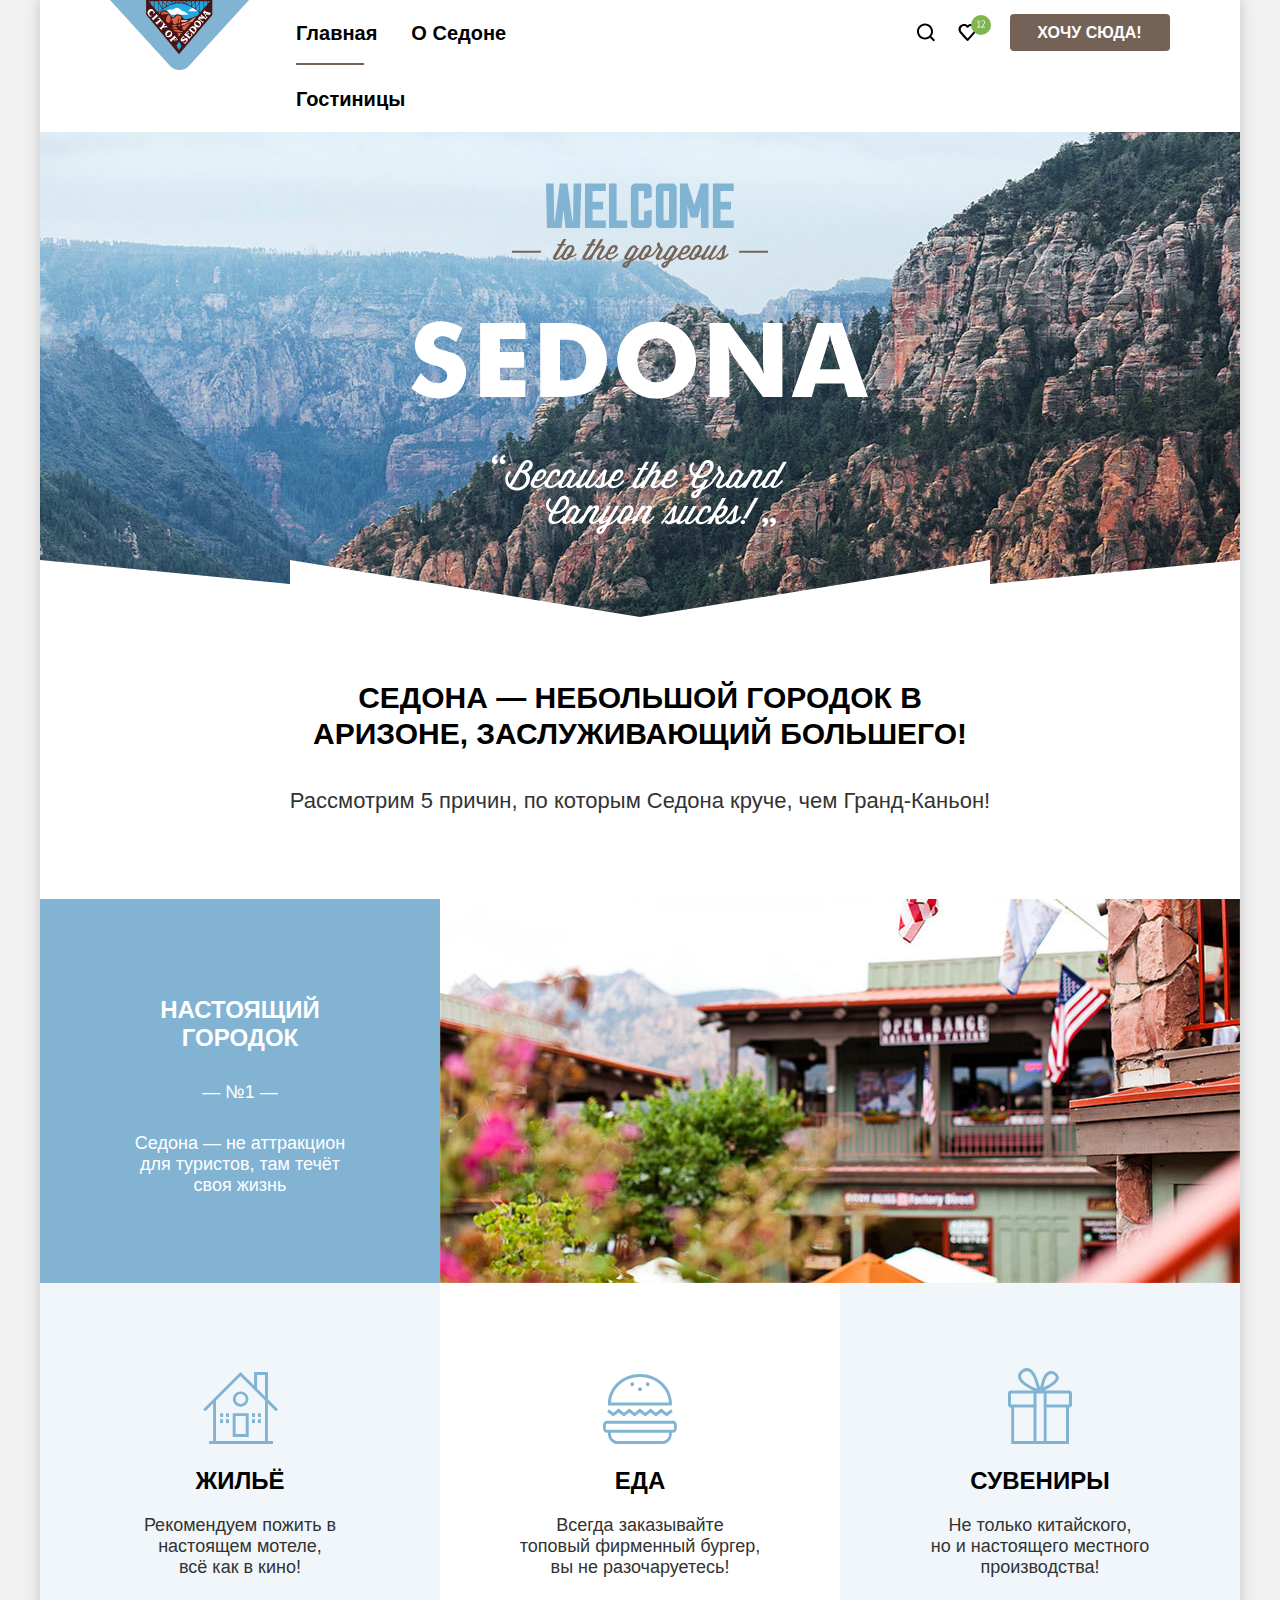
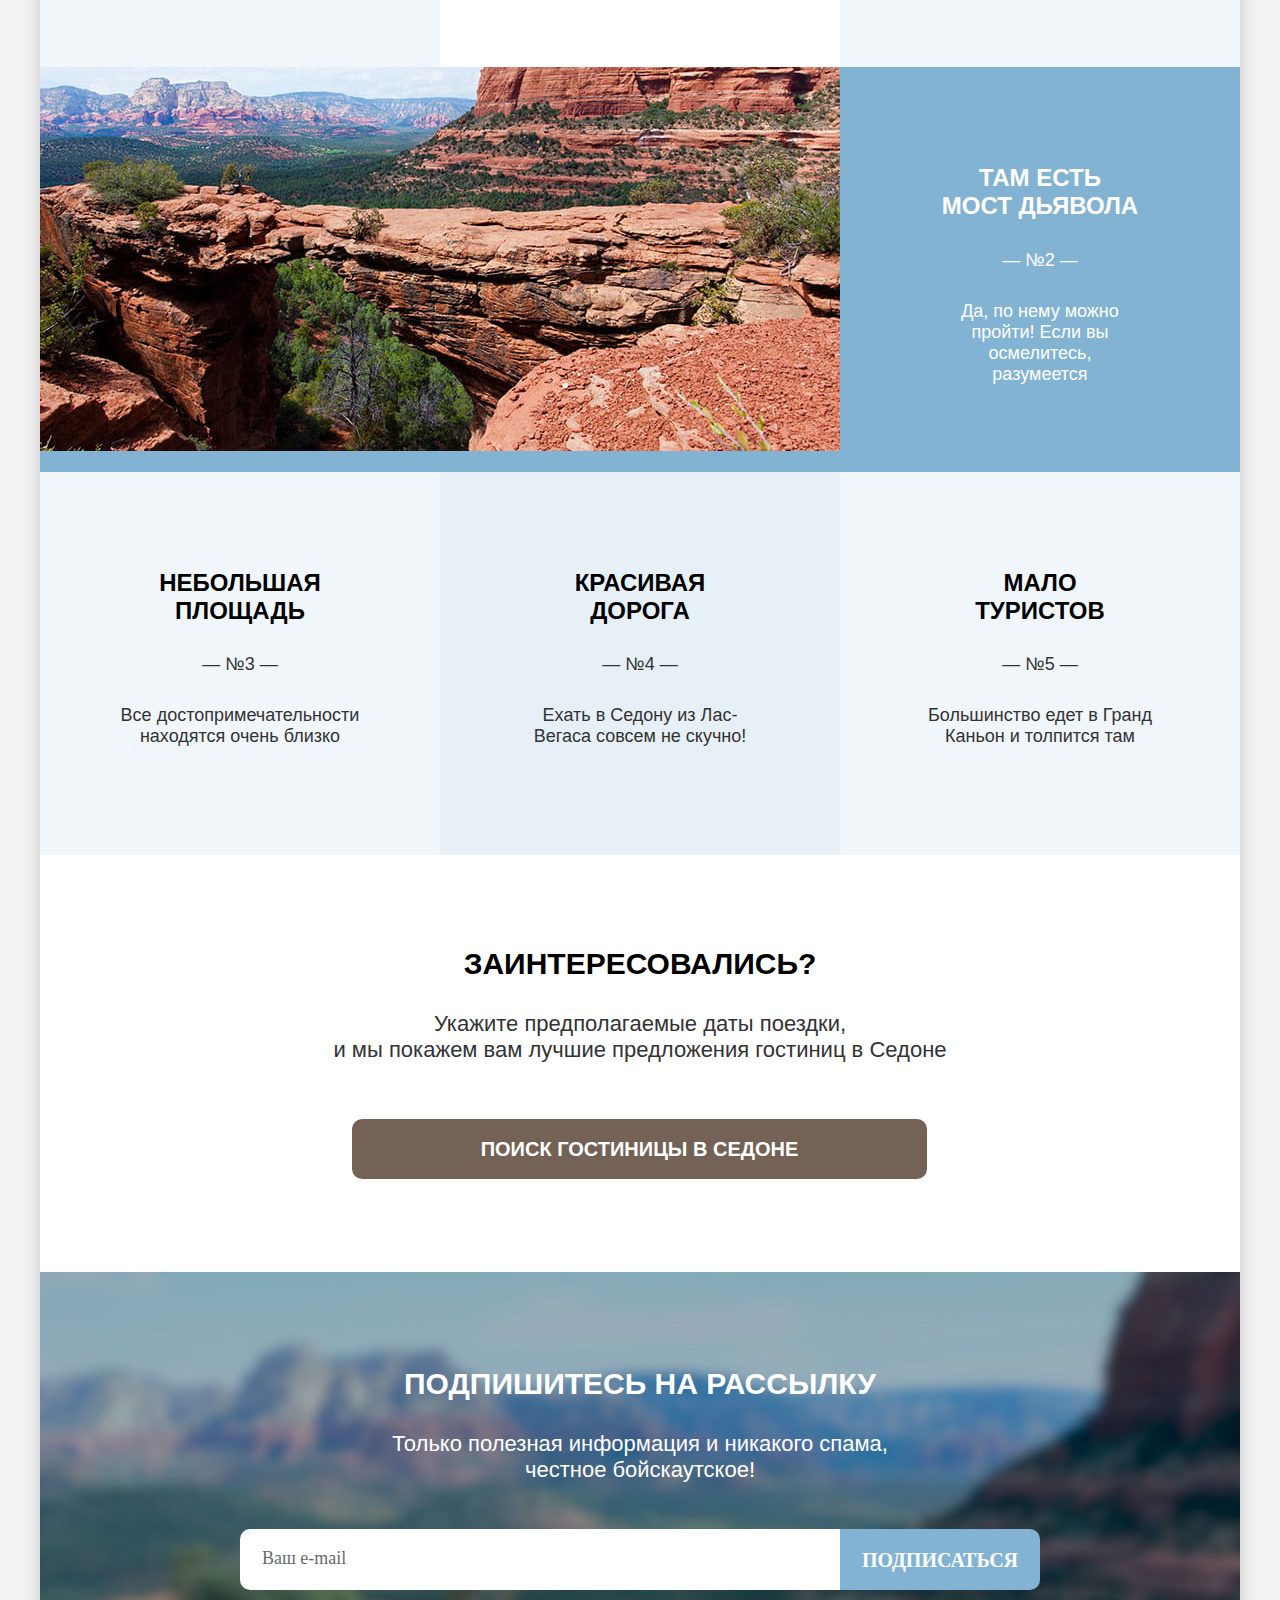
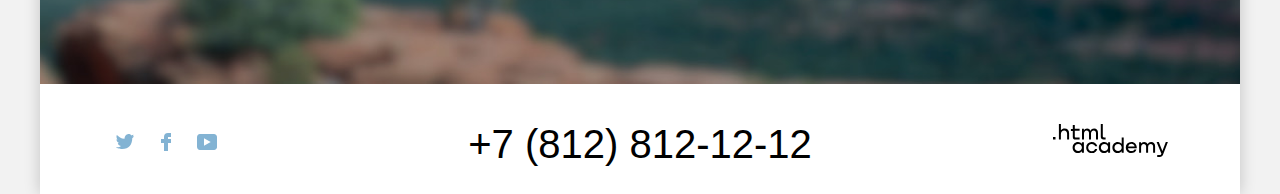
==== commit 482b737b: "Update index.html" ====
--- a/index.html
+++ b/index.html
@@ -3,6 +3,7 @@
   <head>
     <meta charset="utf-8">
     <title>Каталог</title>
+    <link rel="icon" type="image/png" sizes="32x32" href="images/favicon.png">
     <link rel="stylesheet" href="styles/styles.css">    
   </head>
 
@@ -38,7 +39,7 @@
                 <span class="visually-hidden">Избранное</span></a>
             </li>
             <li class="navigation-item">
-              <a class="navigation-button" href="#">Хочу сюда!</a>
+              <a class="navigation-button" href="catalog.html">Хочу сюда!</a>
             </li>
           </ul>
         </nav>
@@ -49,7 +50,7 @@
           <h1 class="visually-hidden"> Sedona</h1>
           <img class="promo" src="images/welcome-promo.svg" width="458" height="352" alt="Welcome to the gorgeous Sedona.">
         </div>
-        <p class="description"> Седона — небольшой городок в Аризоне,<br>заслуживающий большего!</p>
+        <p class="description"> Седона — небольшой городок в Аризоне, заслуживающий большего!</p>
               
         <section class="reasons">
           <h2 class="five-reasons">Рассмотрим 5 причин, по которым Седона круче, чем Гранд-Каньон!</h2>
@@ -57,9 +58,9 @@
             <ol class="reason-first reset-list">
               <li class="reason-item-first reasons-change">
                 <section class="reasons-option">
-                  <h3 class="reasons-title">Настоящий<br>городок</h3>
+                  <h3 class="reasons-title">Настоящий городок</h3>
                   <p class="reason-number">— №1 —</p>
-                  <p class="reasons-description">Седона — не аттракцион<br> для туристов, там течёт<br> своя жизнь</p>
+                  <p class="reasons-description">Седона — не аттракцион <br> для туристов, там течёт своя жизнь</p>
                 </section>
                 <div>
                   <img class="reason-description-foto" src="images/view-sedona-1.jpg" width="800" height="384" alt="Вид Седоны 1.">
@@ -72,32 +73,32 @@
                   <img class="reason-description-foto" src="images/view-sedona-2.jpg" width="800" height="384" alt="Вид Седоны 2.">
                 </div>
                 <section class="reasons-option">
-                  <h3 class="reasons-title">Там есть<br>мост дьявола</h3>
+                  <h3 class="reasons-title">Там есть<br> мост дьявола</h3>
                   <p class="reason-number">— №2 —</p>
-                  <p class="reasons-description">Да, по нему можно пройти!<br> Если вы осмелитесь,<br> разумеется</p>  
+                  <p class="reasons-description">Да, по нему можно пройти! Если вы осмелитесь,<br> разумеется</p>  
                 </section>                 
               </li>
             </ol>
             <ol class="reasons-next reset-list"> 
               <li class="reasons-items-next reasons-wrapper">
                 <section class="reasons-option-next">
-                  <h3 class="reasons-title">Небольшая<br>площадь</h3>
+                  <h3 class="reasons-title">Небольшая площадь</h3>
                   <p class="reason-number">— №3 —</p>
-                  <p class="reasons-description">Все достопримечательности<br> находятся очень близко</p>
+                  <p class="reasons-description">Все достопримечательности находятся очень близко</p>
                 </section> 
               </li>
               <li class="reasons-items-next reasons-wrapper">
                 <section class="reasons-option-next">
-                  <h3 class="reasons-title">Красивая<br>дорога</h3>
+                  <h3 class="reasons-title">Красивая <br>дорога</h3>
                   <p class="reason-number">— №4 —</p>
-                  <p class="reasons-description">Ехать в Седону из Лас-Вегаса<br> совсем не скучно!</p>
+                  <p class="reasons-description">Ехать в Седону из Лас-Вегаса совсем не скучно!</p>
                 </section>
               </li>
               <li class="reasons-items-next reasons-wrapper">
                 <section class="reasons-option-next">
-                  <h3 class="reasons-title">Мало<br>туристов</h3>
+                  <h3 class="reasons-title">Мало <br>туристов</h3>
                   <p class="reason-number">— №5 —</p>
-                  <p class="reasons-description">Большинство едет в Гранд<br> Каньон и толпится там</p>
+                  <p class="reasons-description">Большинство едет в Гранд Каньон и толпится там</p>
                 </section>
               </li>
             </ol>
@@ -106,21 +107,21 @@
                 <img class="reasons-house-foto" src="../images/small-icons/house.svg" width="75" height="72" alt="Жилье">
                 <section class="reasons-option-list">
                   <h3 class="reasons-title">Жильё</h3>
-                  <p class="reasons-description">Рекомендуем пожить<br> в настоящем мотеле,</br> всё как в кино!</p>
+                  <p class="reasons-description">Рекомендуем пожить в настоящем мотеле,<br> всё как в кино!</p>
                 </section>
               </li>
               <li class="reasons-items-list reasons-wrapper">
                 <img class="reasons-food-foto" src="../images/small-icons/food.svg" width="74" height="70" alt="Еда">
                 <section class="reasons-option-list">
                   <h3 class="reasons-title">Еда</h3>
-                  <p class="reasons-description">Всегда заказывайте</br> топовый фирменный бургер,</br> вы не разочаруетесь!</p>
+                  <p class="reasons-description">Всегда заказывайте<br> топовый фирменный бургер, вы не разочаруетесь!</p>
                 </section>
               </li>
               <li class="reasons-items-list reasons-wrapper">
                 <img class="reasons-souvenirs-foto" src="../images/small-icons/souvenirs.svg" width="64" height="76" alt="Сувениры">
                 <section class="reasons-option-list">
                   <h3 class="reasons-title">Сувениры</h3>
-                  <p class="reasons-description">Не только китайского,</br> но и настоящего местного</br> производства!</p>
+                  <p class="reasons-description">Не только китайского, <br> но и настоящего местного производства!</p>
                 </section>
               </li>                                             
             </ul>
@@ -128,12 +129,12 @@
         </section> 
         <section class=offer>
           <h2 class="offer-title">Заинтересовались?</h2>
-          <p class="offer-description">Укажите предполагаемые даты поездки,<br> и мы покажем вам лучшие предложения гостиниц в Седоне</p>
+          <p class="offer-description">Укажите предполагаемые даты поездки, <br> и мы покажем вам лучшие предложения гостиниц в Седоне</p>
           <a class="button-search" href="catalog.html">Поиск гостиницы в Седоне</a>
         </section>
         <section class="newsletter">
           <h2 class="newsletter-title">Подпишитесь на рассылку</h2>
-          <p class="newsletter-description">Только полезная информация и никакого спама,<br>честное бойскаутское!</p>
+          <p class="newsletter-description">Только полезная информация и никакого спама, <br> честное бойскаутское!</p>
           <form class="newsletter-form" action="https://echo.htmlacademy.ru/" method="post">
             <input class="field"  placeholder="Ваш e-mail" type="email" name="newsletter-email" id="newsletter-email" required>
           <button class="button newsletter-button" type="submit">
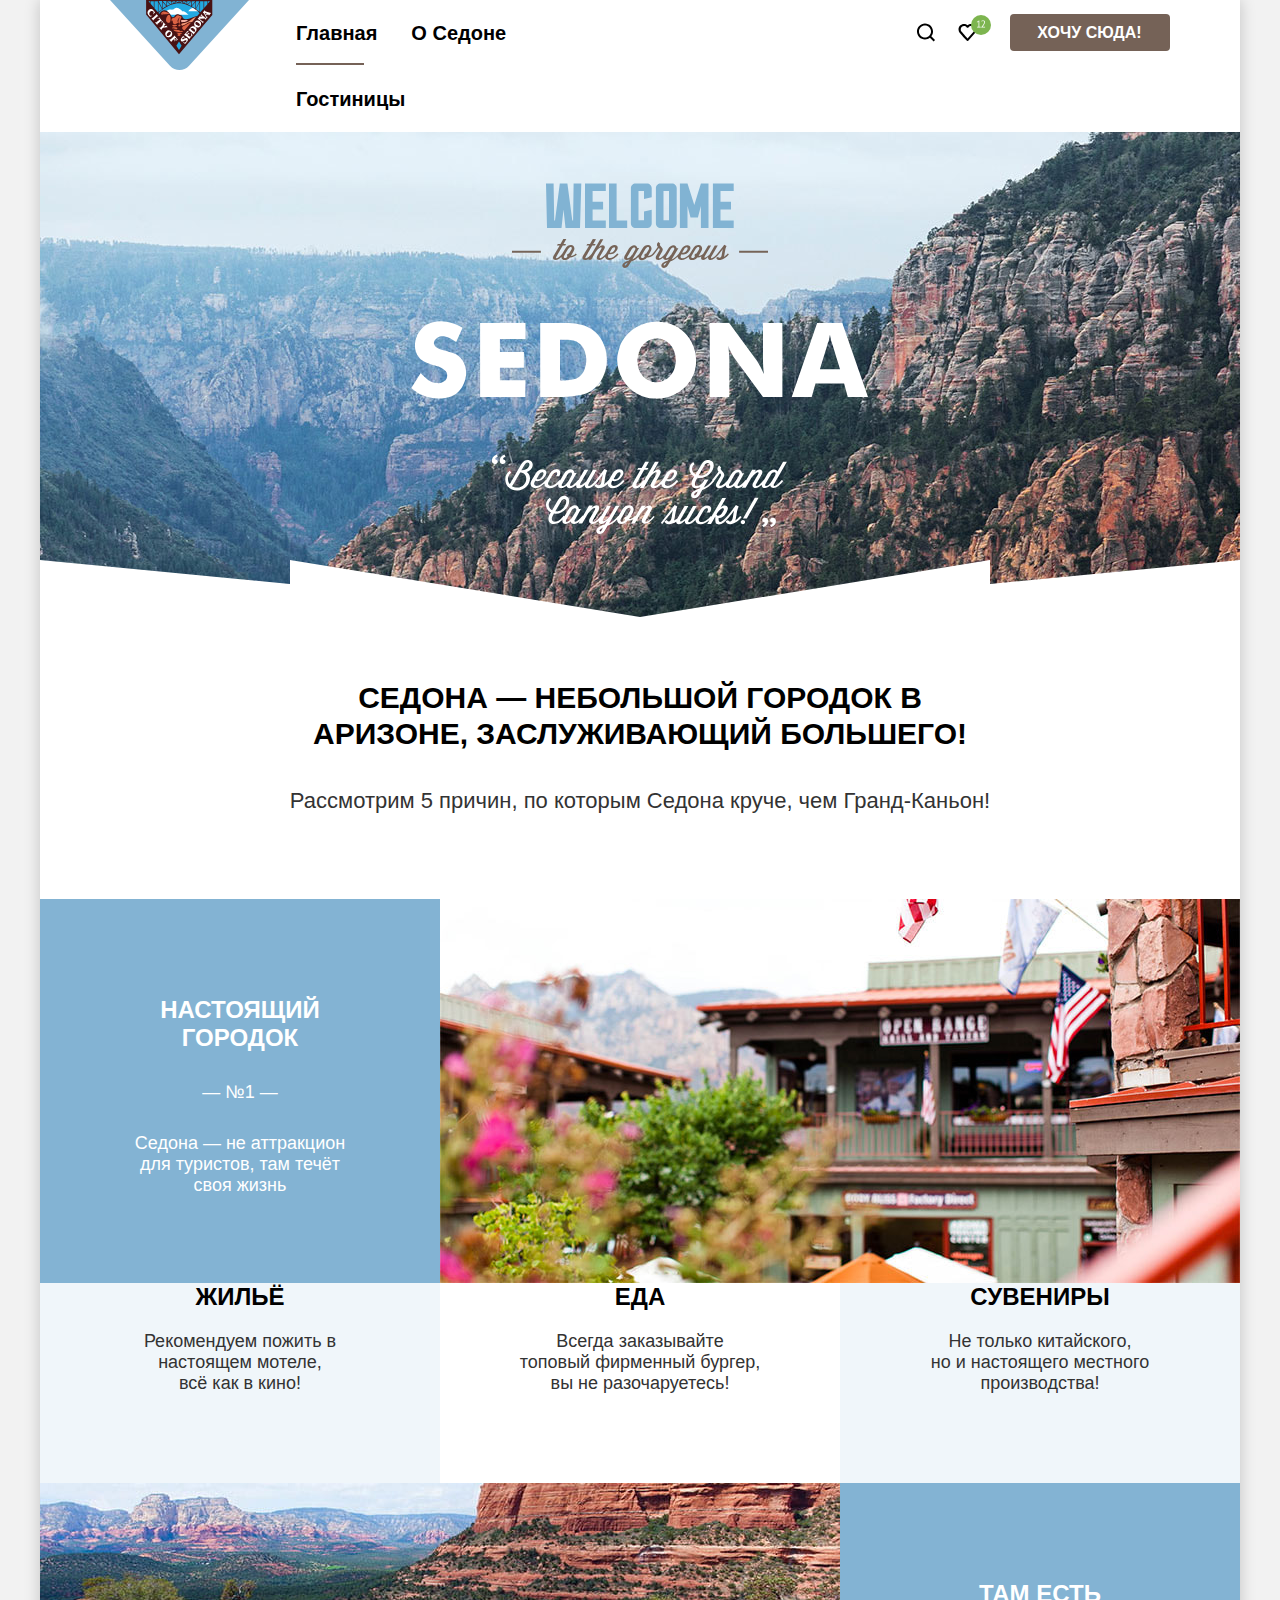
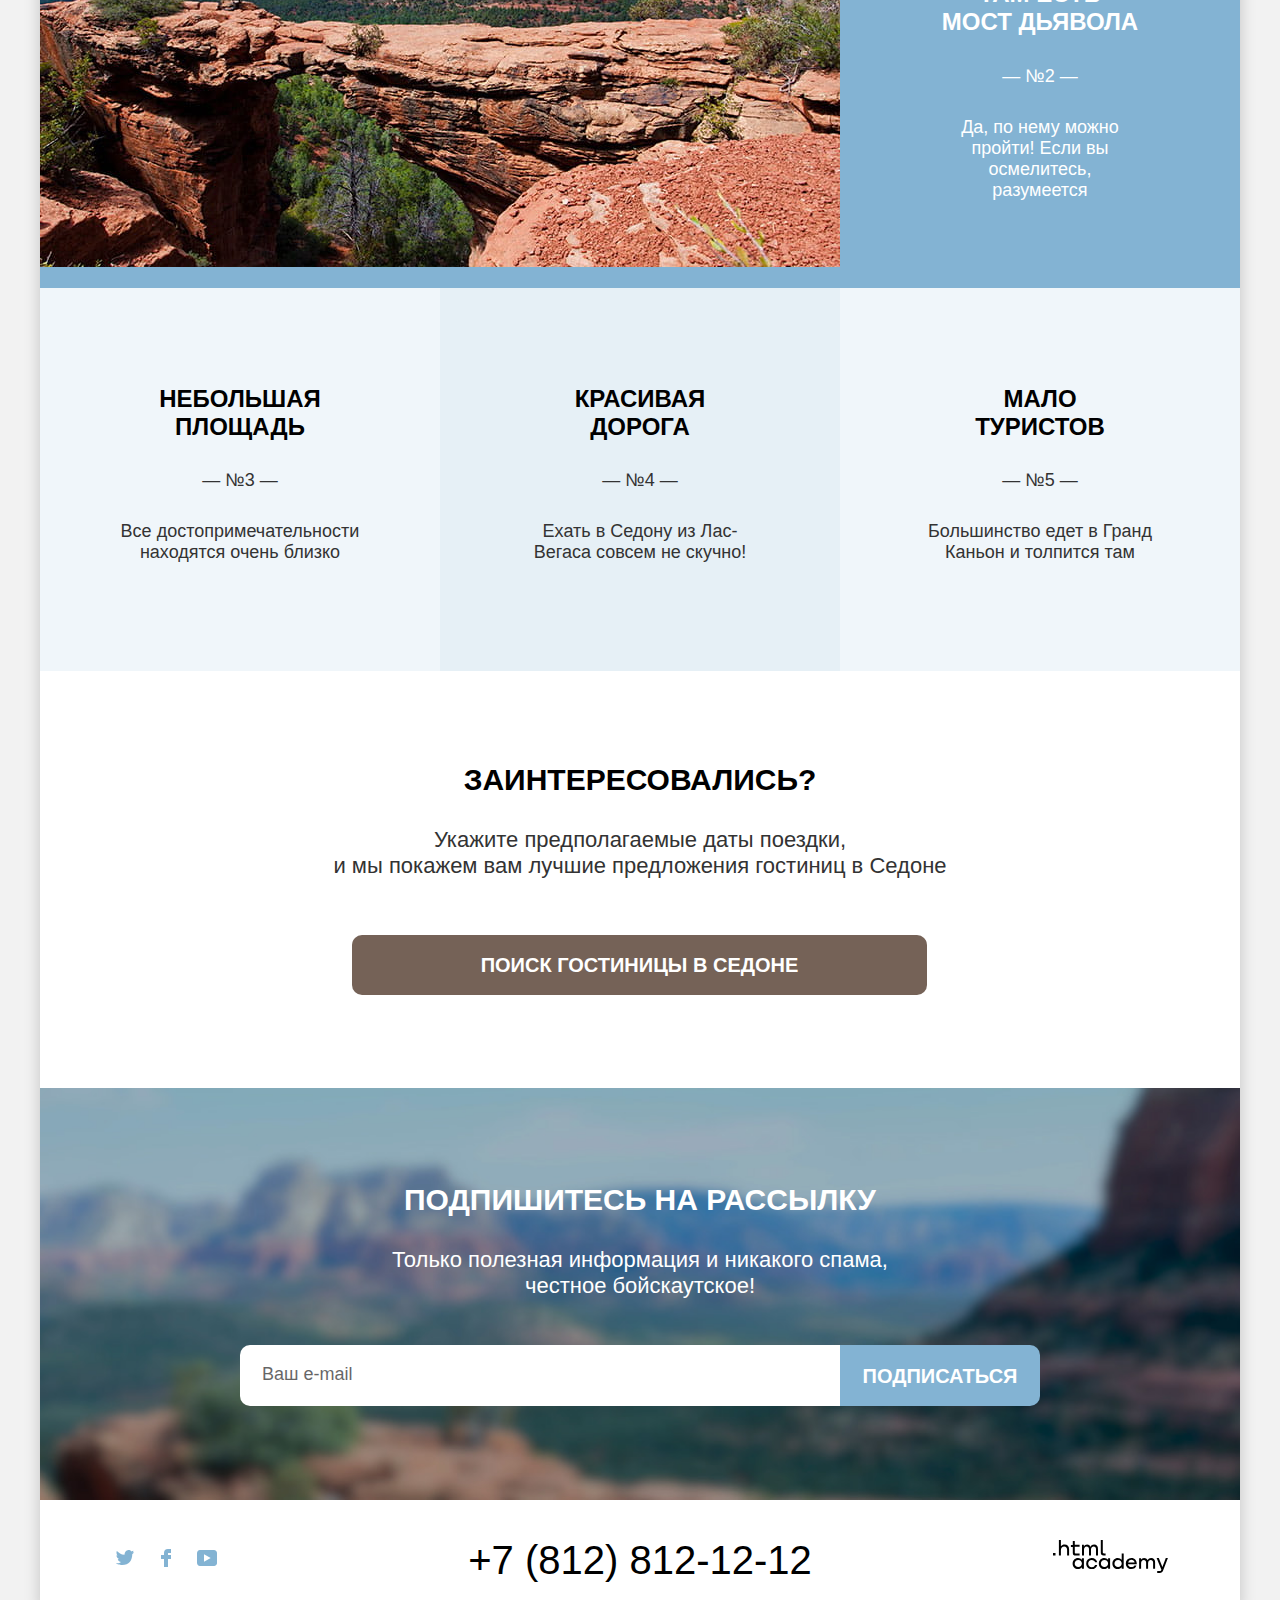
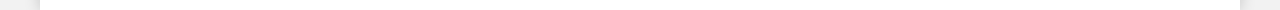
==== commit 34bae4d1: "Update index.html" ====
--- a/index.html
+++ b/index.html
@@ -14,13 +14,13 @@
           <img class="main-logo" src="images/logo.svg" width="139" height="70" alt="Логотип Sedona."> 
           <ul class="navigation-list reset-list">
             <li class="navigation-item">
-              <a class="navigation-link navigation-link-current-main" href="#">Главная</a>
+              <a class="navigation-link navigation-first navigation-link-current-main" href="#">Главная</a>
             </li>  
             <li class="navigation-item">
-              <a class="navigation-link" href="#">О Седоне</a>
-            </li>
-            <li class="navigation-item">
-              <a class="navigation-link" href="catalog.html">Гостиницы</a>
+              <a class="navigation-link navigation-first" href="#">О Седоне</a>
+            </li>
+            <li class="navigation-item">
+              <a class="navigation-link navigation-first" href="catalog.html">Гостиницы</a>
             </li>
           </ul>
           <ul class="navigation-list navigation-user reset-list">
@@ -103,23 +103,20 @@
               </li>
             </ol>
             <ul class="reasons-list reset-list">           
-              <li class="reasons-items-list reasons-wrapper ">
-                <img class="reasons-house-foto" src="../images/small-icons/house.svg" width="75" height="72" alt="Жилье">
-                <section class="reasons-option-list">
+              <li class="reasons-items-list reason-house reasons-wrapper ">
+                  <section class="reasons-option-list">
                   <h3 class="reasons-title">Жильё</h3>
                   <p class="reasons-description">Рекомендуем пожить в настоящем мотеле,<br> всё как в кино!</p>
                 </section>
               </li>
-              <li class="reasons-items-list reasons-wrapper">
-                <img class="reasons-food-foto" src="../images/small-icons/food.svg" width="74" height="70" alt="Еда">
-                <section class="reasons-option-list">
+              <li class="reasons-items-list reason-food reasons-wrapper">
+                  <section class="reasons-option-list">
                   <h3 class="reasons-title">Еда</h3>
                   <p class="reasons-description">Всегда заказывайте<br> топовый фирменный бургер, вы не разочаруетесь!</p>
                 </section>
               </li>
-              <li class="reasons-items-list reasons-wrapper">
-                <img class="reasons-souvenirs-foto" src="../images/small-icons/souvenirs.svg" width="64" height="76" alt="Сувениры">
-                <section class="reasons-option-list">
+              <li class="reasons-items-list reason-souvenirs reasons-wrapper">
+                  <section class="reasons-option-list">
                   <h3 class="reasons-title">Сувениры</h3>
                   <p class="reasons-description">Не только китайского, <br> но и настоящего местного производства!</p>
                 </section>
@@ -136,7 +133,8 @@
           <h2 class="newsletter-title">Подпишитесь на рассылку</h2>
           <p class="newsletter-description">Только полезная информация и никакого спама, <br> честное бойскаутское!</p>
           <form class="newsletter-form" action="https://echo.htmlacademy.ru/" method="post">
-            <input class="field"  placeholder="Ваш e-mail" type="email" name="newsletter-email" id="newsletter-email" required>
+            <label class="visually-hidden" for="newsletter-email">Email</label>
+            <input class="field" placeholder="Ваш e-mail" type="email" name="newsletter-email" id="newsletter-email" required>
           <button class="button newsletter-button" type="submit">
             <span class="button">Подписаться</span>
           </button>
--- a/styles/styles.css
+++ b/styles/styles.css
@@ -69,7 +69,7 @@
   left: 0;
   top: 0;
   width: 139px;
-  z-index: 2;
+  z-index: 1;
 }
 
 .navigation-list {
@@ -512,7 +512,7 @@
 }  
 
 .field::-webkit-input-placeholder {
-  font-family: "PT Sans";
+  font-family: "PT Sans", sans-serif;
   font-weight: 400;
   font-size: 18px;
   line-height: 26px;
@@ -549,7 +549,7 @@
 }
 
 .newsletter-button {
-  font-family: "PT Sans";
+  font-family: "PT Sans", sans-serif;
   font-size: 20px;
   line-height: 26px;
   font-weight: 700;
@@ -707,7 +707,7 @@
 }
 
 .range-input {
-  font-family: "PT Sans";
+  font-family: "PT Sans", sans-serif;
   font-weight: 400;
   color: #FFFFFF;
   background-color: #F2F2F2;
@@ -921,7 +921,7 @@
 }
 
 .button-offer {
-  font-family: "PT Sans";
+  font-family: "PT Sans", sans-serif;
   font-weight: 700;
   font-size: 16px;
   line-height: 21px;
@@ -957,7 +957,7 @@
 }
 
 .button-hidden {
-  font-family: "PT-Sans";
+  font-family: "PT Sans", sans-serif;
   font-weight: 400;
   font-size: 18px;
   line-height: 23px;
@@ -1351,7 +1351,7 @@
 }
 
 .select {
-  font-family: "PT Sans";
+  font-family: "PT Sans", sans-serif;
   font-size: 18px;
   line-height: 23px;
   font-weight: 400;
@@ -1577,7 +1577,7 @@
 .modal-title {
   margin: 0;
   margin-bottom: 59px;
-  font-family: "PT Sans";
+  font-family: "PT Sans", sans-serif;
   font-size: 30px;
   line-height: 40px;
   font-weight: 700;
@@ -1589,7 +1589,7 @@
 .field-group-departure,
 .field-group-adults,
 .field-group-children {
-  font-family: "PT Sans";
+  font-family: "PT Sans", sans-serif;
   font-weight: 700;
   font-size: 18px;
   line-height: 40px;
@@ -1601,7 +1601,7 @@
 .departure-form-field,
 .adults-form-field,
 .children-form-field {
-  font-family: "PT Sans";
+  font-family: "PT Sans", sans-serif;
   font-weight: 700;
   font-size: 18px;
   line-height: 40px;
@@ -1628,7 +1628,7 @@
 }
 
 .auth-form-button {
-  font-family: "PT Sans";
+  font-family: "PT Sans", sans-serif;
   font-weight: 700;
   font-size: 20px;
   line-height: 40px;
@@ -1948,7 +1948,7 @@
 .tooltip-text {
   background-color: #333333;
   color: #ffffff;
-  font-family: "PT Sans";
+  font-family: "PT Sans", sans-serif;
   font-size: 16px;
   line-height: 20px;
   font-weight: 400;
